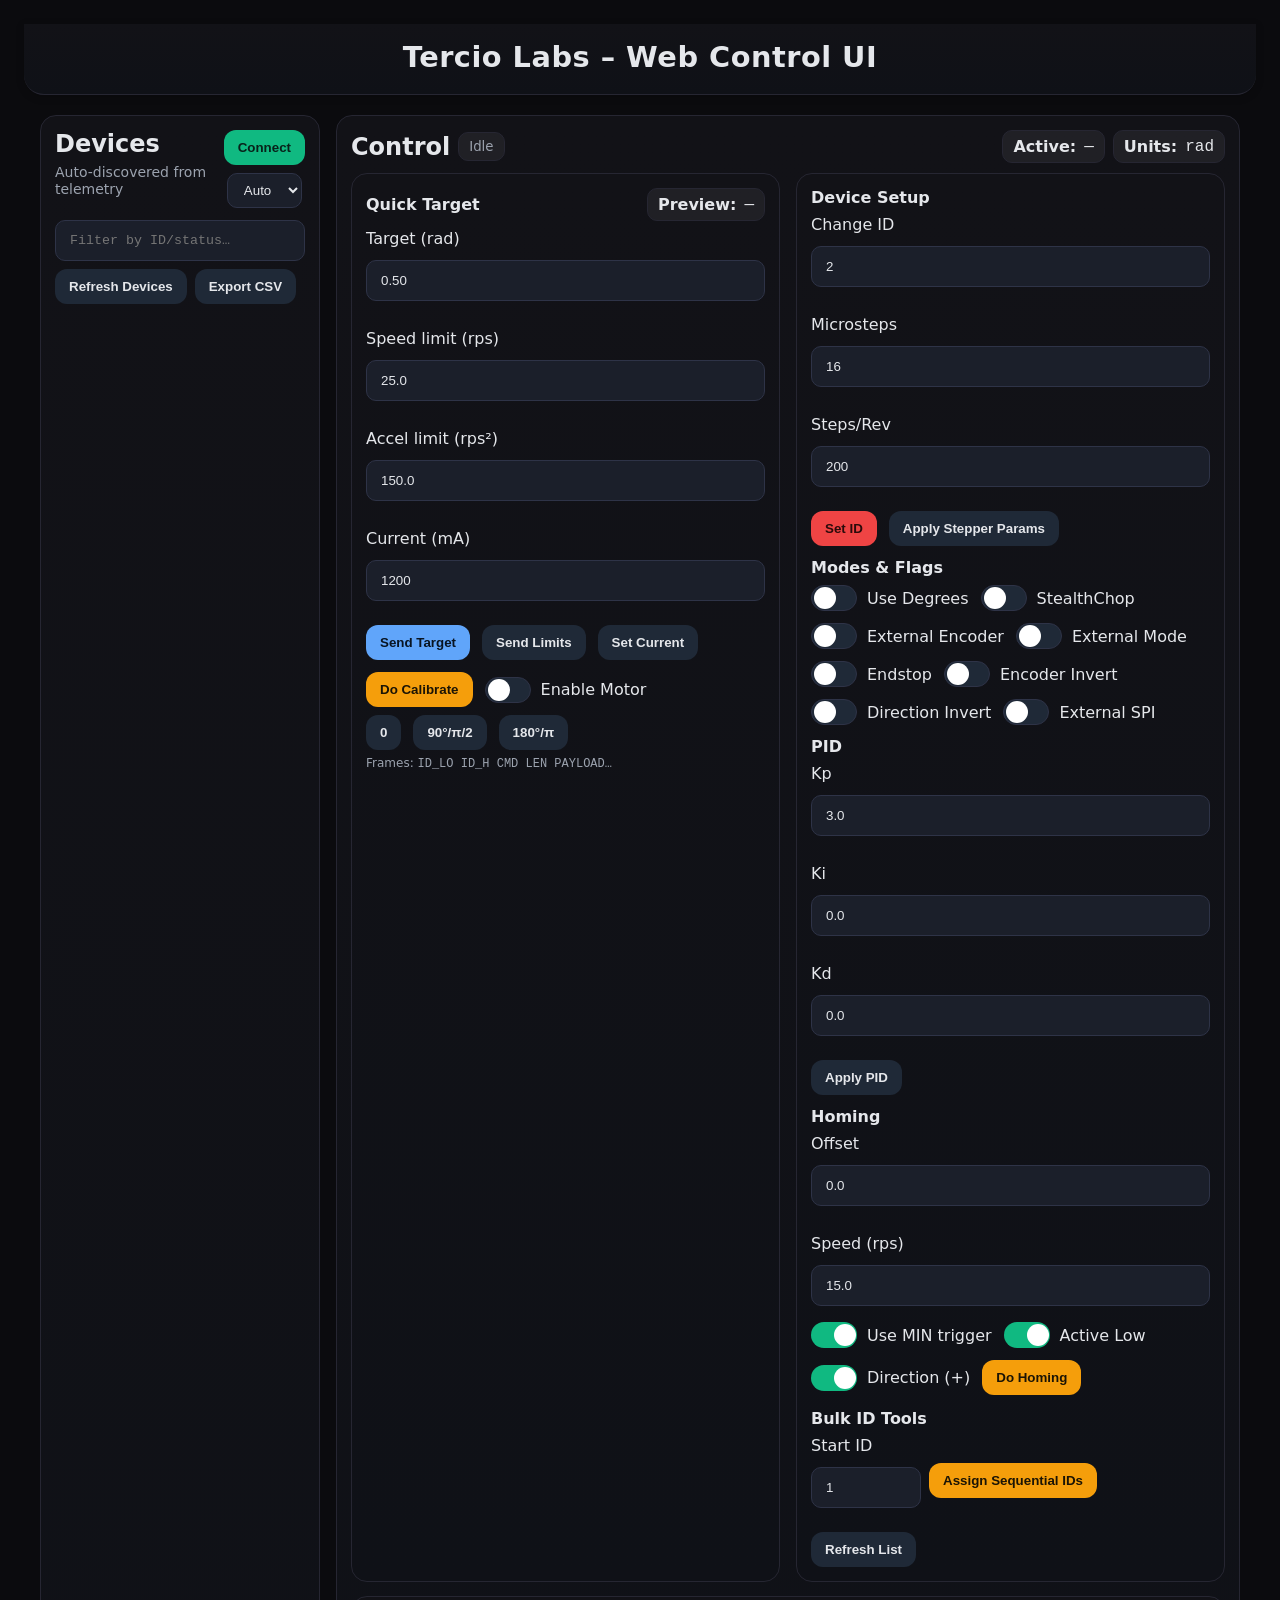
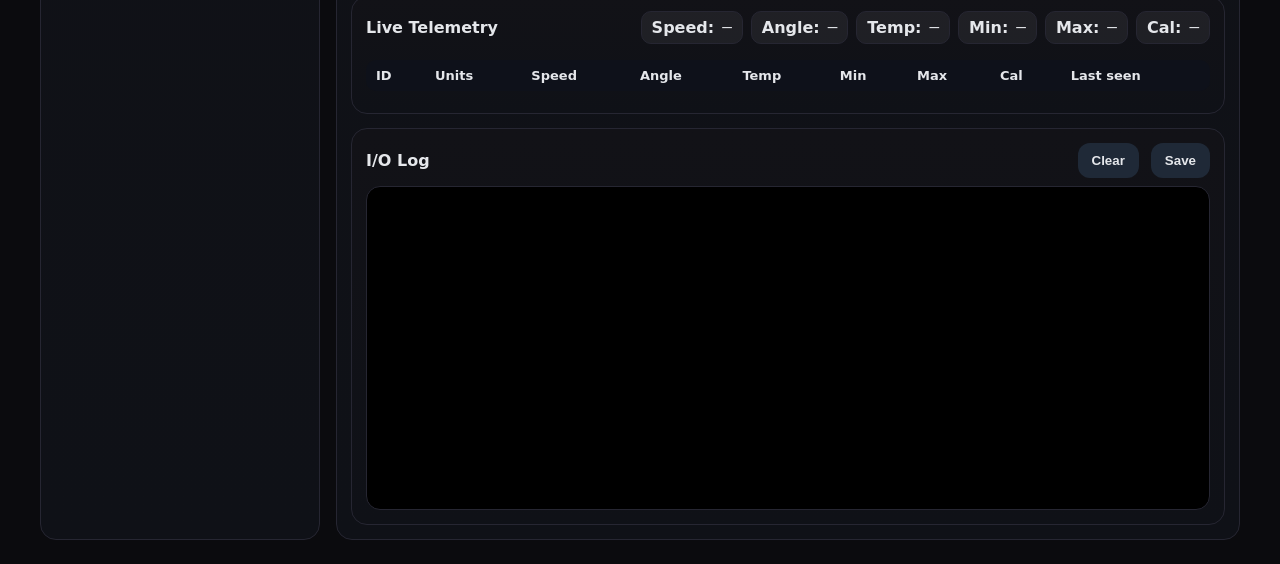
==== web/Index.html @ af59af59 "Major fixes, pid fix." ====
<!doctype html>
<html>

<head>
  <meta charset="utf-8" />
  <title>Tercio Labs – Multi-Motor CAN Control</title>
  <meta name="viewport" content="width=device-width,initial-scale=1" />
  <style>
    :root {
      --bg: #0b0b0e;
      --fg: #e5e7eb;
      --card: #121217;
      --card2: #0f1117;
      --border: #262632;
      --muted: #9ca3af;
      --accent: #10b981;
      --accent-2: #60a5fa;
      --warn: #f59e0b;
      --danger: #ef4444;
      --switch-bg: #1f2937;
      --switch-on: #10b981;
      --switch-knob: #fff;
      --field-bg: #1b1f2a;
      --field-border: #2e3347;
      --btn-secondary-bg: #1f2937;
      --btn-secondary-fg: #e5e7eb;

      --row-bg: #0e111a;
      --log-bg: #000;

      --badge-bg: rgba(255, 255, 255, 0.06);
      --badge-fg: #e5e7eb;
    }

    /* THEME – DARK */
    :root[data-theme="dark"] {
      --bg: #0b0b0e;
      --fg: #e5e7eb;
      --card: #121217;
      --card2: #0f1117;
      --border: #262632;
      --muted: #9ca3af;
      --accent: #10b981;
      --accent-2: #60a5fa;
      --warn: #f59e0b;
      --danger: #ef4444;

      --field-bg: #1b1f2a;
      --field-border: #2e3347;

      --btn-secondary-bg: #1f2937;
      --btn-secondary-fg: #e5e7eb;

      --row-bg: #0e111a;
      --log-bg: #000;

      --badge-bg: rgba(255, 255, 255, 0.06);
      --badge-fg: #e5e7eb;

      --switch-bg: #1f2937;
      --switch-on: #10b981;
      --switch-knob: #fff;
    }

    /* THEME – LIGHT (no dark boxes, proper contrast) */
    :root[data-theme="light"] {
      --bg: #f7f8fc;
      --fg: #0f172a;
      --card: #ffffff;
      --card2: #f5f7fb;
      --border: #d7deea;
      --muted: #64748b;
      --accent: #059669;
      --accent-2: #2563eb;
      --warn: #d97706;
      --danger: #dc2626;

      --field-bg: #f3f6fb;
      --field-border: #d7deea;

      --btn-secondary-bg: #eef2f7;
      --btn-secondary-fg: #0f172a;

      --row-bg: #ffffff;
      --log-bg: #111;

      --badge-bg: rgba(15, 23, 42, 0.06);
      --badge-fg: #0f172a;

      --switch-bg: #e5e7eb;
      --switch-on: #059669;
      --switch-knob: #fff;
    }

    @media (prefers-color-scheme: light) {
      :root[data-theme="auto"] {
        color-scheme: light
      }
    }

    @media (prefers-color-scheme: dark) {
      :root[data-theme="auto"] {
        color-scheme: dark
      }
    }

    * {
      box-sizing: border-box
    }

    html,
    body {
      max-width: 100%;
      overflow-x: hidden
    }

    body {
      font-family: system-ui, -apple-system, "Segoe UI", Roboto, Arial;
      background: var(--bg);
      color: var(--fg);
      margin: 0;
      padding: 24px
    }

    h2 {
      margin: 0 0 8px 0
    }

    small {
      color: var(--muted)
    }

    .app {
      max-width: 1200px;
      margin: 0 auto;
      display: grid;
      grid-template-columns: 280px 1fr;
      gap: 16px
    }

    @media (max-width:1024px) {
      .app {
        grid-template-columns: 1fr
      }
    }

    .card {
      background: linear-gradient(180deg, var(--card), var(--card2));
      border: 1px solid var(--border);
      border-radius: 16px;
      padding: 14px
    }

    .toolbar {
      display: flex;
      gap: 12px;
      align-items: center;
      flex-wrap: wrap
    }

    .theme-label {
      margin-left: 12px;
      color: var(--muted)
    }

    .btn {
      background: var(--accent);
      border: 0;
      color: #08221a;
      padding: 10px 14px;
      border-radius: 12px;
      cursor: pointer;
      font-weight: 600
    }

    .btn.secondary {
      background: var(--btn-secondary-bg);
      color: var(--btn-secondary-fg)
    }

    .btn.info {
      background: var(--accent-2);
      color: #081422
    }

    .btn.warn {
      background: var(--warn);
      color: #1b1405
    }

    .btn.danger {
      background: var(--danger);
      color: #2b0b0b
    }

    .btn[disabled] {
      opacity: .5;
      cursor: not-allowed
    }

    input,
    select,
    textarea {
      background: var(--field-bg);
      border: 1px solid var(--field-border);
      color: var(--fg);
      border-radius: 10px;
      padding: 12px 14px
    }

    .mono {
      font-family: ui-monospace, SFMono-Regular, Consolas, Monaco, monospace
    }

    .split {
      display: grid;
      grid-template-columns: 1fr 1fr;
      gap: 16px
    }

    @media (max-width:1024px) {
      .split {
        grid-template-columns: 1fr
      }
    }

    .pill {
      background: var(--badge-bg);
      color: var(--badge-fg);
      border: 1px solid var(--border);
      border-radius: 10px;
      padding: 6px 10px;
      display: inline-flex;
      gap: 8px;
      align-items: center
    }

    .hint {
      color: var(--muted);
      font-size: 12px
    }

    .warnbar {
      background: #2a1111;
      border: 1px solid #6b1d1d;
      color: #ffd2d2;
      padding: 10px;
      border-radius: 10px;
      display: flex;
      gap: 10px;
      align-items: center
    }

    .hidden {
      display: none
    }


    /* Devices header layout */
    .dev-header2 {
      display: flex;
      justify-content: space-between;
      align-items: flex-start;
      gap: 16px;
      margin-bottom: 12px;
    }

    .dev-header2 .title {
      display: flex;
      flex-direction: column;
      gap: 6px;
    }

    .dev-header2 .title h2 {
      margin: 0
    }

    .dev-header2 .title .sub {
      color: var(--muted);
      font-size: 14px;
      line-height: 1.2;
    }

    /* Right-side controls sit on one line */
    .dev-header2 .controls {
      display: flex;
      flex-direction: column;
      align-items: center;
      gap: 8px;
    }

    /* Compact theme label + select */
    .theme-row {
      display: flex;
      align-items: center;
      gap: 8px;
    }

    .theme-row>span {
      color: var(--muted);
      font-weight: 600;
    }

    /* Make the select height match the button better */
    .dev-header2 .controls select {
      padding: 8px 12px;
      border-radius: 10px;
    }

    /* Mobile fallback: stack nicely */
    @media (max-width:700px) {
      .dev-header2 {
        flex-direction: column;
        align-items: stretch;
      }

      .dev-header2 .controls {
        flex-wrap: wrap;
      }
    }

    .search {
      display: flex;
      gap: 8px;
      flex-wrap: wrap
    }

    .dev-list {
      display: flex;
      flex-direction: column;
      gap: 8px;
      max-height: 60vh;
      overflow: auto
    }

    .dev-item {
      border: 1px solid var(--border);
      background: var(--row-bg);
      border-radius: 12px;
      padding: 10px;
      display: grid;
      grid-template-columns: auto 1fr auto;
      gap: 10px;
      align-items: center;
      cursor: pointer
    }

    .dev-item.active {
      outline: 2px solid var(--accent)
    }

    .dev-item:focus {
      outline: 2px solid var(--accent-2)
    }

    .dev-tags {
      display: flex;
      gap: 6px;
      flex-wrap: wrap
    }

    .tag {
      font-size: 11px;
      padding: 3px 6px;
      border-radius: 999px;
      border: 1px solid var(--border);
      background: var(--badge-bg);
      color: var(--badge-fg)
    }

    .tag.warn {
      border-color: #6b1d1d;
      background: #2a1111;
      color: #ffd2d2
    }

    .section-title {
      display: flex;
      align-items: center;
      justify-content: space-between;
      margin-bottom: 8px;
      gap: 10px
    }

    .grid {
      display: grid;
      grid-template-columns: repeat(auto-fit, minmax(220px, 1fr));
      gap: 12px
    }

    .row {
      display: flex;
      gap: 8px;
      align-items: center;
      flex-wrap: wrap
    }

    #log {
      background: var(--log-bg);
      border: 1px solid var(--border);
      border-radius: 14px;
      height: 36vh;
      overflow: auto;
      padding: 12px;
      white-space: pre-wrap;
      word-break: break-word;
      overflow-wrap: anywhere
    }

    .toggle {
      display: flex;
      align-items: center;
      gap: 10px;
      user-select: none;
      cursor: pointer
    }

    .toggle input {
      position: absolute;
      opacity: 0;
      pointer-events: none
    }

    .switch {
      width: 46px;
      height: 26px;
      background: var(--switch-bg);
      border: 1px solid var(--field-border);
      border-radius: 999px;
      position: relative;
      transition: .2s
    }

    .knob {
      width: 22px;
      height: 22px;
      background: #fff;
      border-radius: 50%;
      position: absolute;
      top: 50%;
      left: 2px;
      transform: translateY(-50%);
      transition: left .2s
    }

    .toggle input:checked+.switch {
      background: var(--switch-on);
      border-color: transparent
    }

    .toggle input:checked+.switch .knob {
      left: 22px
    }

    table {
      width: 100%;
      border-collapse: separate;
      border-spacing: 0 8px
    }

    td,
    th {
      font-size: 13px;
      text-align: left;
      padding: 8px 10px
    }

    tr {
      background: var(--row-bg);
      border: 1px solid var(--border)
    }

    tr td:first-child,
    tr th:first-child {
      border-top-left-radius: 10px;
      border-bottom-left-radius: 10px
    }

    tr td:last-child,
    tr th:last-child {
      border-top-right-radius: 10px;
      border-bottom-right-radius: 10px
    }

    /* Label spacing & inline "(rad)" fix */
    label:not(.toggle) {
      display: block !important;
      margin: 0 0 16px !important
    }

    label:not(.toggle)>input,
    label:not(.toggle)>select,
    label:not(.toggle)>textarea {
      display: block;
      width: 100%;
      margin-top: 12px !important
    }

    .label-inline {
      display: inline
    }

    /* --- Branding Header --- */
.brand-header {
  text-align: center;
  padding: 16px 0 20px 0;
  border-bottom: 1px solid var(--border);
  margin-bottom: 20px;
  background: linear-gradient(180deg, var(--card), var(--card2));
  border-radius: 0 0 20px 20px;
  box-shadow: 0 2px 8px rgba(0, 0, 0, 0.2);
}

.brand-header h1 {
  margin: 0;
  font-size: 1.8rem;
  font-weight: 700;
  letter-spacing: 0.5px;
  color: var(--fg);
}

/* Bluish-grey color for "Tercio Labs" */
.brand-header .brand-name {
  background: linear-gradient(90deg, #60a5fa, #93c5fd);
  -webkit-background-clip: text;
  background-clip: text;
  -webkit-text-fill-color: transparent;
  font-weight: 700;
  filter: drop-shadow(0 0 2px rgba(96,165,250,0.3));
}
  </style>
</head>

<body>
  <header class="brand-header">
    <h1>Tercio Labs <span>– Web Control UI</span></h1>
  </header>
  <div class="app">
    <div class="card">
      <div class="dev-header2">
        <div class="title">
          <h2>Devices</h2>
          <span class="sub">Auto-discovered from telemetry</span>
        </div>
        <div class="controls">
          <button id="btnConnect" class="btn">Connect</button>
          <select id="selTheme" title="Theme">
            <option value="auto">Auto</option>
            <option value="light">Light</option>
            <option value="dark">Dark</option>
          </select>
        </div>
      </div>

      <div class="search"> <input id="devSearch" placeholder="Filter by ID/status…" class="mono" style="flex:1"> <button
          id="btnRefreshDevices" class="btn secondary">Refresh Devices</button> <button id="btnExport"
          class="btn secondary">Export CSV</button> </div>
      <div id="devList" class="dev-list" style="margin-top:10px"></div>
    </div>
    <div class="card">
      <div class="section-title">
        <div class="row">
          <h2 style="margin:0">Control</h2>
          <div id="status" class="pill"><small>Idle</small></div>
        </div>
        <div class="row">
          <div class="pill"><b>Active:</b> <span id="activeId" class="mono">—</span></div>
          <div class="pill"><b>Units:</b> <span id="activeUnits" class="mono">rad</span></div>
        </div>
      </div>

      <div id="calibWarn" class="warnbar hidden"><b>⚠ Not calibrated.</b> Run <i>Do Calibrate</i> on this device.</div>

      <div class="split" style="margin-top:10px">
        <div class="card">
          <div class="section-title">
            <h3 style="margin:0;font-size:16px">Quick Target</h3>
            <div class="pill"><b>Preview:</b> <span id="preview" class="mono">—</span></div>
          </div>
          <div class="grid">
            <label>
              <span class="label-inline">Target (<span id="targetUnits">rad</span>)</span>
              <input type="number" id="inTarget" step="0.001" value="0.50">
            </label>
            <label>Speed limit (rps)<input type="number" id="inRps" step="0.01" value="25.0"></label>
            <label>Accel limit (rps²)<input type="number" id="inRps2" step="0.1" value="150.0"></label>
            <label>Current (mA)<input type="number" id="inmA" step="1" value="1200"></label>
          </div>
          <div class="toolbar" style="margin-top:8px">
            <button id="btnSendTarget" class="btn info gated">Send Target</button>
            <button id="btnSendLimits" class="btn secondary gated">Send Limits</button>
            <button id="btnSetCurrent" class="btn secondary gated">Set Current</button>
            <button id="btnCal" class="btn warn gated">Do Calibrate</button>
            <label class="toggle gated"><input id="tglEnable" type="checkbox"><span class="switch"><span
                  class="knob"></span></span><span>Enable Motor</span></label>
          </div>
          <div class="toolbar" style="margin-top:8px">
            <button id="btn0" class="btn secondary gated">0</button>
            <button id="btn90" class="btn secondary gated">90°/π/2</button>
            <button id="btn180" class="btn secondary gated">180°/π</button>
          </div>
          <div class="hint" style="margin-top:6px">Frames: <span class="mono">ID_LO ID_H CMD LEN PAYLOAD…</span></div>
        </div>

        <div class="card">
          <div class="section-title">
            <h3 style="margin:0;font-size:16px">Device Setup</h3>
          </div>
          <div class="grid">
            <label>Change ID<input id="newId" type="number" min="0" max="2047" value="2"></label>
            <label>Microsteps<input id="ms" type="number" min="1" value="16"></label>
            <label>Steps/Rev<input id="spr" type="number" min="1" value="200"></label>
          </div>
          <div class="toolbar" style="margin-top:8px">
            <button id="btnApplyID" class="btn danger gated">Set ID</button>
            <button id="btnApplyStepper" class="btn secondary gated">Apply Stepper Params</button>
          </div>

          <div class="section-title" style="margin-top:12px">
            <h3 style="margin:0;font-size:16px">Modes & Flags</h3>
          </div>
          <div class="toolbar" style="flex-wrap:wrap">
            <label class="toggle gated"><input id="tglUnitsDeg" type="checkbox"><span class="switch"><span
                  class="knob"></span></span><span>Use Degrees</span></label>
            <label class="toggle gated"><input id="tglStealth" type="checkbox"><span class="switch"><span
                  class="knob"></span></span><span>StealthChop</span></label>
            <label class="toggle gated"><input id="tglExtEnc" type="checkbox"><span class="switch"><span
                  class="knob"></span></span><span>External Encoder</span></label>
            <label class="toggle gated"><input id="tglExtMode" type="checkbox"><span class="switch"><span
                  class="knob"></span></span><span>External Mode</span></label>
            <label class="toggle gated"><input id="tglEndstop" type="checkbox"><span class="switch"><span
                  class="knob"></span></span><span>Endstop</span></label>
            <label class="toggle gated"><input id="tglEncInvert" type="checkbox"><span class="switch"><span
                  class="knob"></span></span><span>Encoder Invert</span></label>
            <label class="toggle gated"><input id="tglDirInvert" type="checkbox"><span class="switch"><span
                  class="knob"></span></span><span>Direction Invert</span></label>
            <!-- NEW: External SPI (write-only) -->
            <label class="toggle gated"><input id="tglExtSPI" type="checkbox"><span class="switch"><span
                  class="knob"></span></span><span>External SPI</span></label>
          </div>

          <div class="section-title" style="margin-top:12px">
            <h3 style="margin:0;font-size:16px">PID</h3>
          </div>
          <div class="grid">
            <label>Kp<input id="pidKp" type="number" step="0.001" value="3.0"></label>
            <label>Ki<input id="pidKi" type="number" step="0.001" value="0.0"></label>
            <label>Kd<input id="pidKd" type="number" step="0.001" value="0.0"></label>
          </div>
          <div class="toolbar" style="margin-top:8px">
            <button id="btnApplyPID" class="btn secondary gated">Apply PID</button>
          </div>

          <div class="section-title" style="margin-top:12px">
            <h3 style="margin:0;font-size:16px">Homing</h3>
          </div>
          <div class="grid">
            <label>Offset<input id="homeOffset" type="number" step="0.001" value="0.0"></label>
            <label>Speed (rps)<input id="homeSpeed" type="number" step="0.01" value="15.0"></label>
          </div>
          <div class="toolbar" style="flex-wrap:wrap">
            <label class="toggle gated"><input id="homeUseMin" type="checkbox" checked><span class="switch"><span
                  class="knob"></span></span><span>Use MIN trigger</span></label>
            <label class="toggle gated"><input id="homeActiveLow" type="checkbox" checked><span class="switch"><span
                  class="knob"></span></span><span>Active Low</span></label>
            <label class="toggle gated"><input id="homeDirPlus" type="checkbox" checked><span class="switch"><span
                  class="knob"></span></span><span>Direction (+)</span></label>
            <button id="btnDoHome" class="btn warn gated">Do Homing</button>
          </div>

          <div class="section-title" style="margin-top:14px">
            <h3 style="margin:0;font-size:16px">Bulk ID Tools</h3>
          </div>
          <div class="row">
            <label>Start ID <input id="bulkStart" type="number" min="0" max="2047" value="1"
                style="width:110px"></label>
            <button id="btnSequential" class="btn warn">Assign Sequential IDs</button>
            <button id="btnRefreshList" class="btn secondary">Refresh List</button>
          </div>
        </div>
      </div>

      <div class="card" style="margin-top:14px">
        <div class="section-title">
          <h3 style="margin:0;font-size:16px">Live Telemetry</h3>
          <div class="row">
            <div class="pill"><b>Speed:</b> <span id="tlmSpeed" class="mono">—</span></div>
            <div class="pill"><b>Angle:</b> <span id="tlmAngle" class="mono">—</span></div>
            <div class="pill"><b>Temp:</b> <span id="tlmTemp" class="mono">—</span></div>
            <div class="pill"><b>Min:</b> <span id="tlmMin" class="mono">—</span></div>
            <div class="pill"><b>Max:</b> <span id="tlmMax" class="mono">—</span></div>
            <div class="pill"><b>Cal:</b> <span id="tlmCal" class="mono">—</span></div>
          </div>
        </div>
        <table>
          <thead>
            <tr>
              <th>ID</th>
              <th>Units</th>
              <th>Speed</th>
              <th>Angle</th>
              <th>Temp</th>
              <th>Min</th>
              <th>Max</th>
              <th>Cal</th>
              <th>Last seen</th>
            </tr>
          </thead>
          <tbody id="tblBodies"></tbody>
        </table>
      </div>

      <div class="card" style="margin-top:14px">
        <div class="section-title">
          <h3 style="margin:0;font-size:16px">I/O Log</h3>
          <div class="toolbar">
            <button id="btnClear" class="btn secondary">Clear</button>
            <button id="btnSave" class="btn secondary">Save</button>
          </div>
        </div>
        <div id="log"></div>
      </div>
    </div>
  </div>
  <script>
    (() => {
      const $ = id => document.getElementById(id);
      const clamp11 = n => Math.max(0, Math.min(0x7FF, n | 0));
      const hex2 = b => b.toString(16).toUpperCase().padStart(2, '0');
      const bytesHex = u8 => Array.from(u8).map(hex2).join(' ');
      const u8 = v => new Uint8Array([v & 0xFF]);
      const u16le = v => new Uint8Array([v & 0xFF, (v >> 8) & 0xFF]);
      const f32le = f => { const b = new ArrayBuffer(4); new DataView(b).setFloat32(0, Number(f) || 0, true); return new Uint8Array(b); };

      // Commands (must match firmware)
      const CMD = {
        TARGET_ANGLE: 0x01, SET_CURRENT_MA: 0x02, SET_SPEED_LIMIT: 0x03, SET_PID: 0x04, SET_ID: 0x05,
        SET_MICROSTEPS: 0x06, SET_STEALTHCHOP: 0x07, SET_EXT_MODE: 0x08, SET_UNITS: 0x09, SET_ENC_INVERT: 0x0A,
        SET_ENABLED: 0x0B, SET_STEPS_PER_REV: 0x0C, DO_CALIBRATE: 0x0D, DO_HOMING: 0x0E, SET_ENDSTOP: 0x0F,
        SET_EXT_ENCODER: 0x10, SET_ACCEL_LIMIT: 0x11, SET_DIR_INVERT: 0x12, SET_EXT_SPI: 0x13,
        TELEMETRY: 0x01, GET_CONFIG: 0x20
      };
      const TELEMETRY_CAN_ID = 0x000;
      const header = (id, cmd, len) => new Uint8Array([id & 0xFF, (id >> 8) & 0xFF, cmd & 0xFF, len & 0xFF]);

      const frame = {
        target: (id, val) => { const p = f32le(val), h = header(id, CMD.TARGET_ANGLE, p.length), o = new Uint8Array(h.length + p.length); o.set(h, 0); o.set(p, h.length); return o; },
        speed: (id, rps) => { const p = f32le(rps), h = header(id, CMD.SET_SPEED_LIMIT, p.length), o = new Uint8Array(h.length + p.length); o.set(h, 0); o.set(p, h.length); return o; },
        accel: (id, a) => { const p = f32le(a), h = header(id, CMD.SET_ACCEL_LIMIT, p.length), o = new Uint8Array(h.length + p.length); o.set(h, 0); o.set(p, h.length); return o; },
        current: (id, ma) => { const p = u16le(ma), h = header(id, CMD.SET_CURRENT_MA, p.length), o = new Uint8Array(h.length + p.length); o.set(h, 0); o.set(p, h.length); return o; },
        setId: (id, nid) => { const p = u16le(clamp11(nid)), h = header(id, CMD.SET_ID, p.length), o = new Uint8Array(h.length + p.length); o.set(h, 0); o.set(p, h.length); return o; },
        microsteps: (id, n) => { const p = u16le(n), h = header(id, CMD.SET_MICROSTEPS, p.length), o = new Uint8Array(h.length + p.length); o.set(h, 0); o.set(p, h.length); return o; },
        stepsPerRev: (id, n) => { const p = u16le(n), h = header(id, CMD.SET_STEPS_PER_REV, p.length), o = new Uint8Array(h.length + p.length); o.set(h, 0); o.set(p, h.length); return o; },
        bool1: (id, cmd, on) => { const p = u8(on ? 1 : 0), h = header(id, cmd, p.length), o = new Uint8Array(h.length + p.length); o.set(h, 0); o.set(p, h.length); return o; },
        pid: (id, kp, ki, kd) => { const p = new Uint8Array(12); p.set(f32le(kp), 0); p.set(f32le(ki), 4); p.set(f32le(kd), 8); const h = header(id, CMD.SET_PID, p.length), o = new Uint8Array(h.length + p.length); o.set(h, 0); o.set(p, h.length); return o; },
        calibrate: (id) => header(id, CMD.DO_CALIBRATE, 0),
        homing: (id, { useMINTrigger, offset, activeLow, speed, direction }) => {
          const p = new Uint8Array(11);
          p[0] = useMINTrigger ? 1 : 0; p.set(f32le(offset), 1); p[5] = activeLow ? 1 : 0; p.set(f32le(speed), 6); p[10] = direction ? 1 : 0;
          const h = header(id, CMD.DO_HOMING, p.length), o = new Uint8Array(h.length + p.length); o.set(h, 0); o.set(p, h.length); return o;
        },
        getConfig: (id) => header(id, CMD.GET_CONFIG, 0)
      };

      // THEME – global
      const selTheme = $('selTheme');
      const THEME_KEY = 'tercio_theme_global';
      const applyTheme = t => document.documentElement.setAttribute('data-theme', t || 'auto');
      const saveTheme = t => { try { localStorage.setItem(THEME_KEY, t) } catch { } };
      const loadTheme = () => { try { return localStorage.getItem(THEME_KEY) || 'auto' } catch { return 'auto' } };
      selTheme.value = loadTheme(); applyTheme(selTheme.value);
      selTheme.addEventListener('change', () => { const t = selTheme.value; applyTheme(t); saveTheme(t); });

      // UI refs
      const devListEl = $('devList'), devSearch = $('devSearch');
      const statusEl = $('status'), previewEl = $('preview');
      const activeIdEl = $('activeId'), activeUnitsEl = $('activeUnits'), targetUnitsEl = $('targetUnits');
      const inTarget = $('inTarget'), inRps = $('inRps'), inRps2 = $('inRps2'), inmA = $('inmA');
      const tglEnable = $('tglEnable');
      const newIdEl = $('newId'), msEl = $('ms'), sprEl = $('spr');
      const tglUnitsDeg = $('tglUnitsDeg'), tglStealth = $('tglStealth'), tglExtEnc = $('tglExtEnc'), tglExtMode = $('tglExtMode'), tglEndstop = $('tglEndstop'), tglEncInvert = $('tglEncInvert'), tglDirInvert = $('tglDirInvert'), tglExtSPI = $('tglExtSPI');
      const pidKp = $('pidKp'), pidKi = $('pidKi'), pidKd = $('pidKd');
      const homeOffset = $('homeOffset'), homeSpeed = $('homeSpeed'), homeUseMin = $('homeUseMin'), homeActiveLow = $('homeActiveLow'), homeDirPlus = $('homeDirPlus');
      const tlmSpeed = $('tlmSpeed'), tlmAngle = $('tlmAngle'), tlmTemp = $('tlmTemp'), tlmMin = $('tlmMin'), tlmMax = $('tlmMax'), tlmCal = $('tlmCal');
      const tblBodies = $('tblBodies');
      const logEl = $('log');

      const setStatus = txt => statusEl.innerHTML = `<small>${txt}</small>`;
      const logLine = (p, buf, color) => { const time = new Date().toLocaleTimeString(); const text = (buf instanceof Uint8Array) ? bytesHex(buf) : String(buf); const div = document.createElement('div'); div.innerHTML = `<span style="color:#9ca3af">${time}</span> <b style="color:${color}">${p}</b> ${text}`; logEl.appendChild(div); logEl.scrollTop = logEl.scrollHeight; };
      const logTx = u8arr => logLine('>', u8arr, '#60a5fa'); const logInfo = t => logLine('*', t, '#f59e0b');

      // App state
      const store = { devices: new Map(), tiles: new Map(), activeId: null, requestedCfg: new Set(), lastCfgReqId: null };

      // Tiles
      function makeTile(id, st) {
        const root = document.createElement('div');
        root.className = 'dev-item'; root.tabIndex = 0; root.dataset.id = String(id); root.setAttribute('role', 'button'); root.setAttribute('aria-selected', 'false');
        root.innerHTML = `
        <div class="mono idtxt">0x${id.toString(16).toUpperCase()}</div>
        <div class="dev-tags">
          <span class="tag unit">units: ${st.units === 1 ? 'deg' : 'rad'}</span>
          <span class="tag spd">spd: ${st.speed != null ? st.speed.toFixed(2) : '—'}</span>
          <span class="tag ang">ang: ${st.angle != null ? st.angle.toFixed(2) : '—'}</span>
          <span class="tag tmp">T: ${st.temp != null ? st.temp.toFixed(1) : '—'}</span>
          <span class="tag cal ${st.cal ? '' : 'warn'}">${st.cal ? 'CAL' : 'UNCAL'}</span>
        </div>
        <div class="mono ts" style="opacity:.7">${st.ts ? new Date(st.ts).toLocaleTimeString() : ''}</div>`;
        const focus = () => setActive(id);
        root.onclick = focus; root.onkeydown = e => { if (e.key === 'Enter' || e.key === ' ') { e.preventDefault(); focus(); } };
        devListEl.appendChild(root);
        const fields = { root, unit: root.querySelector('.unit'), spd: root.querySelector('.spd'), ang: root.querySelector('.ang'), tmp: root.querySelector('.tmp'), cal: root.querySelector('.cal'), ts: root.querySelector('.ts'), idtxt: root.querySelector('.idtxt') };
        store.tiles.set(id, fields);
        return fields;
      }
      function updateTile(id, st) {
        let t = store.tiles.get(id); if (!t) t = makeTile(id, st);
        if (t.unit) t.unit.textContent = 'units: ' + (st.units === 1 ? 'deg' : 'rad');
        if (t.spd) t.spd.textContent = 'spd: ' + (st.speed != null ? st.speed.toFixed(2) : '—');
        if (t.ang) t.ang.textContent = 'ang: ' + (st.angle != null ? st.angle.toFixed(2) : '—');
        if (t.tmp) t.tmp.textContent = 'T: ' + (st.temp != null ? st.temp.toFixed(1) : '—');
        if (t.cal) { t.cal.textContent = st.cal ? 'CAL' : 'UNCAL'; t.cal.classList.toggle('warn', !st.cal); }
        if (t.ts) t.ts.textContent = st.ts ? new Date(st.ts).toLocaleTimeString() : '';
        const act = store.activeId === id; t.root.classList.toggle('active', act); t.root.setAttribute('aria-selected', act ? 'true' : 'false');
      }
      function filterList() {
        const q = (devSearch.value || '').trim().toLowerCase();
        for (const [id, t] of store.tiles) {
          const st = store.devices.get(id) || {};
          const txt = ('' + id) + ' ' + (st.cal ? 'calibrated' : 'not');
          t.root.style.display = (!q || txt.toLowerCase().includes(q)) ? '' : 'none';
        }
      }
      function refreshListDevices() {
        const ids = [...store.devices.keys()].sort((a, b) => a - b);
        ids.forEach(id => { const st = store.devices.get(id) || {}; if (!store.tiles.has(id)) makeTile(id, st); else updateTile(id, st); });
        filterList();
      }

      function setActive(id) {
        if (!store.devices.has(id)) return;
        store.activeId = id;
        for (const [tid, t] of store.tiles) { const act = tid === id; t.root.classList.toggle('active', act); t.root.setAttribute('aria-selected', act ? 'true' : 'false'); }
        sendBytes(frame.getConfig(id)); store.lastCfgReqId = id;
        renderActive(); gate(); preview();
      }
      function renderActive() {
        const st = store.devices.get(store.activeId);
        activeIdEl.textContent = (store.activeId == null) ? '—' : (`0x${store.activeId.toString(16).toUpperCase()} (${store.activeId})`);
        const units = st ? (st.units || 0) : 0;
        activeUnitsEl.textContent = units === 1 ? 'deg' : 'rad';
        targetUnitsEl.textContent = units === 1 ? 'deg' : 'rad';
        $('btn90').textContent = units === 1 ? '90°' : 'π/2';
        $('btn180').textContent = units === 1 ? '180°' : 'π';
        tlmSpeed.textContent = st && st.speed != null ? st.speed.toFixed(4) : '—';
        tlmAngle.textContent = st && st.angle != null ? st.angle.toFixed(4) : '—';
        tlmTemp.textContent = st && st.temp != null ? st.temp.toFixed(1) : '—';
        tlmMin.textContent = st && st.min != null ? (st.min ? 'YES' : 'NO') : '—';
        tlmMax.textContent = st && st.max != null ? (st.max ? 'YES' : 'NO') : '—';
        tlmCal.textContent = st && st.cal ? 'YES' : 'NO';
      }
      function renderTable() {
        const ids = [...store.devices.keys()].sort((a, b) => a - b);
        tblBodies.innerHTML = '';
        ids.forEach(id => {
          const s = store.devices.get(id) || {};
          const tr = document.createElement('tr');
          const td = v => { const el = document.createElement('td'); el.textContent = v; return el; };
          tr.appendChild(td(id));
          tr.appendChild(td(s.units === 1 ? 'deg' : 'rad'));
          tr.appendChild(td(s.speed != null ? s.speed.toFixed(3) : '—'));
          tr.appendChild(td(s.angle != null ? s.angle.toFixed(3) : '—'));
          tr.appendChild(td(s.temp != null ? s.temp.toFixed(1) : '—'));
          tr.appendChild(td(s.min != null ? (s.min ? 'YES' : 'NO') : '—'));
          tr.appendChild(td(s.max != null ? (s.max ? 'YES' : 'NO') : '—'));
          tr.appendChild(td(s.cal ? 'YES' : 'NO'));
          tr.appendChild(td(s.ts ? new Date(s.ts).toLocaleTimeString() : '—'));
          tblBodies.appendChild(tr);
        });
      }
      function gate() {
        const st = store.devices.get(store.activeId);
        const ok = !!(st && st.cal);
        document.querySelectorAll('.gated input, .gated select, .gated button, .gated textarea').forEach(el => { el.disabled = !ok; });
        $('calibWarn').classList.toggle('hidden', !(store.activeId && !ok));
      }
      function preview() {
        if (store.activeId == null) { previewEl.textContent = '—'; return; }
        const id = store.activeId, val = parseFloat(inTarget.value) || 0;
        previewEl.textContent = bytesHex(frame.target(id, val));
      }

      // Telemetry parsing (matches firmware packing)
      const AXIS_CFG_SIZE = 36;
      function parseTelemetryPayload(u8arr) {
        if (u8arr.length < AXIS_CFG_SIZE + 8) return null;
        const dv = new DataView(u8arr.buffer, u8arr.byteOffset, u8arr.byteLength);
        let o = 0; o += 4; o += 2; o += 2; const units = dv.getUint8(o); o += 1;
        const flags = dv.getUint8(o); o += 1;
        o += 2; o += 2; o += 4; o += 4; o += 4; o += 4; o += 4;
        const canArbId = dv.getUint16(o, true); o += 2;
        const speed = dv.getFloat32(o, true); o += 4;
        const angle = dv.getFloat32(o, true); o += 4;
        let temp = null, min = null, max = null; o += 4;
        if (u8arr.length >= AXIS_CFG_SIZE + 16) { temp = dv.getFloat32(o, true); o += 4; }
        if (u8arr.length >= AXIS_CFG_SIZE + 17) { min = dv.getUint8(o) !== 0; o += 1; }
        if (u8arr.length >= AXIS_CFG_SIZE + 18) { max = dv.getUint8(o) !== 0; }
        const cal = (flags & 0x40) !== 0;
        return { id: canArbId, units, speed, angle, temp, min, max, cal, flags };
      }
      function parseConfigPayload(u8arr) {
        if (u8arr.length < 2 + 2 + 2 + 1 + 1 + 12) return null;
        const dv = new DataView(u8arr.buffer, u8arr.byteOffset, u8arr.byteLength); let o = 0;
        const stepsPerRev = dv.getUint16(o, true); o += 2;
        const microsteps = dv.getUint16(o, true); o += 2;
        const currentmA = dv.getUint16(o, true); o += 2;
        const units = dv.getUint8(o); o += 1;
        const flags = dv.getUint8(o); o += 1;
        const kp = dv.getFloat32(o, true); o += 4;
        const ki = dv.getFloat32(o, true); o += 4;
        const kd = dv.getFloat32(o, true); o += 4;
        return { stepsPerRev, microsteps, currentmA, units, flags, kp, ki, kd };
      }

      // Flags (bit layout used by FW)
      const FL = { ENCINV: 0x01, DIRINV: 0x02, STEALTH: 0x04, EXTMODE: 0x08, ENDSTOP: 0x10, EXTENC: 0x20, CAL: 0x40 };
      function applyFlagsToFormFromByte(flags) {
        tglStealth.checked = !!(flags & FL.STEALTH);
        tglExtEnc.checked = !!(flags & FL.EXTENC);
        tglExtMode.checked = !!(flags & FL.EXTMODE);
        tglEndstop.checked = !!(flags & FL.ENDSTOP);
        tglEncInvert.checked = !!(flags & FL.ENCINV);
        tglDirInvert.checked = !!(flags & FL.DIRINV);
        tglEnable.checked = true;
      }

      function syncFormFromState(id) {
        const st = store.devices.get(id); if (!st) return;

        // Units
        const isDeg = (st.units === 1);
        const u = $('tglUnitsDeg');
        if (u) { u.indeterminate = false; u.checked = isDeg; }

        // Flags bitfield (from telemetry)
        const fl = st.flags ?? 0;
        const setCB = (el, on) => { if (!el) return; el.indeterminate = false; el.checked = !!on; };

        setCB($('tglStealth'), (fl & FL.STEALTH));
        setCB($('tglExtEnc'), (fl & FL.EXTENC));
        setCB($('tglExtMode'), (fl & FL.EXTMODE));
        setCB($('tglEndstop'), (fl & FL.ENDSTOP));
        setCB($('tglEncInvert'), (fl & FL.ENCINV));
        setCB($('tglDirInvert'), (fl & FL.DIRINV));

        // Scalars
        if (st.microsteps != null) $('ms').value = String(st.microsteps);
        if (st.stepsPerRev != null) $('spr').value = String(st.stepsPerRev);
        if (st.currentmA != null) $('inmA').value = String(st.currentmA);
        if (st.kp != null) $('pidKp').value = st.kp.toFixed(3).replace(/\.0+$/, '').replace(/\.$/, '');
        if (st.ki != null) $('pidKi').value = st.ki.toFixed(3).replace(/\.0+$/, '').replace(/\.$/, '');
        if (st.kd != null) $('pidKd').value = st.kd.toFixed(3).replace(/\.0+$/, '').replace(/\.$/, '');

        // Also update labels that depend on units
        $('activeUnits').textContent = isDeg ? 'deg' : 'rad';
        $('targetUnits').textContent = isDeg ? 'deg' : 'rad';
        $('btn90').textContent = isDeg ? '90°' : 'π/2';
        $('btn180').textContent = isDeg ? '180°' : 'π';

        // External SPI (no telemetry) — keep last user value if set
        if (st.extSpi != null) { const el = $('tglExtSPI'); if (el) { el.indeterminate = false; el.checked = !!st.extSpi; } }
      }


      // Web Serial (single writer + queued writes)
      let port = null, reader = null, rxBuf = new Uint8Array(0);
      let writer = null, writeQueue = Promise.resolve();

      $('btnConnect').onclick = async () => {
        try {
          if (!('serial' in navigator)) { setStatus('Use Chrome/Edge.'); return; }
          if (port) {
            try { if (writer) { try { await writer.close?.() } catch { } try { writer.releaseLock() } catch { } writer = null; } reader?.releaseLock(); await port.close(); } catch { }
            port = null; setStatus('Disconnected'); $('btnConnect').textContent = 'Connect'; logInfo('Disconnected'); return;
          }
          port = await navigator.serial.requestPort();
          await port.open({ baudRate: 115200 }); // fixed baud
          writer = port.writable.getWriter();
          setStatus('Connected'); $('btnConnect').textContent = 'Disconnect'; logInfo('Connected');
          devSearch.value = ''; filterList();
          reader = port.readable.getReader();
          (async () => { try { for (; ;) { const { value, done } = await reader.read(); if (done) break; if (value && value.length) appendBuf(value); } } catch { } })();
          navigator.serial.addEventListener('disconnect', e => { if (e.port === port) { $('btnConnect').click(); } });
        } catch (e) { setStatus('Connect failed: ' + (e?.message || e)); }
      };

      async function sendBytes(u8arr) {
        if (!port || !writer) return;
        writeQueue = writeQueue.then(async () => {
          try { await writer.write(u8arr); logTx(u8arr); }
          catch (e) { const msg = String(e?.message || e); if (msg.includes('WritableStream is locked')) return; setStatus('Write failed: ' + msg); }
        });
        return writeQueue;
      }

      function appendBuf(chunk) { const m = new Uint8Array(rxBuf.length + chunk.length); m.set(rxBuf, 0); m.set(chunk, rxBuf.length); rxBuf = m; processBuf(); }
      function processBuf() {
        while (rxBuf.length >= 4) {
          const id = rxBuf[0] | (rxBuf[1] << 8), cmd = rxBuf[2], len = rxBuf[3], total = 4 + len;
          if (rxBuf.length < total) return;
          const payload = rxBuf.subarray(4, 4 + len);

          if (id === TELEMETRY_CAN_ID && cmd === CMD.TELEMETRY) {
            const p = parseTelemetryPayload(payload);
            if (p) {
              const prev = store.devices.get(p.id) || {};
              const st = { ...prev, units: p.units, speed: p.speed, angle: p.angle, temp: p.temp, min: p.min, max: p.max, cal: p.cal, flags: p.flags, ts: Date.now() };
              store.devices.set(p.id, st);
              updateTile(p.id, st);
              // If active and we don't have config yet, mirror telemetry flags to form now
              if (store.activeId === p.id) {
                syncFormFromState(p.id);
                renderActive();  // updates Units display & quick buttons text
              }
              if (store.activeId === null) setActive(p.id);
              renderActive(); renderTable(); gate();
              if (!store.requestedCfg.has(p.id)) { store.requestedCfg.add(p.id); sendBytes(frame.getConfig(p.id)); store.lastCfgReqId = p.id; }
            }
          } else if (id === TELEMETRY_CAN_ID && cmd === CMD.GET_CONFIG) {
            const cfg = parseConfigPayload(payload);
            if (cfg) {
              const devId = store.lastCfgReqId ?? store.activeId;
              if (devId != null) {
                const prev = store.devices.get(devId) || {};
                const st = { ...prev, stepsPerRev: cfg.stepsPerRev, microsteps: cfg.microsteps, currentmA: cfg.currentmA, units: cfg.units, flags: cfg.flags, kp: cfg.kp, ki: cfg.ki, kd: cfg.kd };
                store.devices.set(devId, st);
                updateTile(devId, st);
                if (devId === store.activeId) { syncFormFromState(devId); }
                logInfo(`Config applied to ID ${devId}`);
                renderActive(); gate();
              }
            }
          }
          rxBuf = rxBuf.subarray(total);
        }
      }

      // Buttons / inputs
      $('btnRefreshDevices').onclick = () => { refreshListDevices(); };
      $('btnRefreshList').onclick = () => { refreshListDevices(); };
      devSearch.addEventListener('input', filterList);

      inTarget.addEventListener('input', preview);
      $('btn0').onclick = () => { inTarget.value = '0'; preview(); };
      $('btn90').onclick = () => { const st = store.devices.get(store.activeId); const isDeg = st && st.units === 1; inTarget.value = isDeg ? '90' : (Math.PI / 2).toFixed(3); preview(); };
      $('btn180').onclick = () => { const st = store.devices.get(store.activeId); const isDeg = st && st.units === 1; inTarget.value = isDeg ? '180' : (Math.PI).toFixed(3); preview(); };

      $('btnSendTarget').onclick = () => { if (store.activeId == null) return; sendBytes(frame.target(store.activeId, parseFloat(inTarget.value) || 0)); };
      $('btnSendLimits').onclick = () => { if (store.activeId == null) return; const id = store.activeId; const rps = parseFloat(inRps.value) || 0; const rps2 = parseFloat(inRps2.value) || 0; sendBytes(frame.speed(id, rps)); sendBytes(frame.accel(id, rps2)); };
      $('btnSetCurrent').onclick = () => { if (store.activeId == null) return; sendBytes(frame.current(store.activeId, parseInt(inmA.value, 10) || 0)); };
      $('btnCal').onclick = () => { if (store.activeId == null) return; sendBytes(frame.calibrate(store.activeId)); };
      tglEnable.onchange = () => { if (store.activeId == null) return; sendBytes(frame.bool1(store.activeId, CMD.SET_ENABLED, tglEnable.checked)); };

      $('btnApplyID').onclick = () => {
        if (store.activeId == null) return; const oldId = store.activeId; const nid = clamp11(parseInt(newIdEl.value, 10) || 0); if (nid === oldId) return;
        sendBytes(frame.setId(oldId, nid));
        const st = store.devices.get(oldId) || {}; store.devices.delete(oldId); store.devices.set(nid, st);
        const tile = store.tiles.get(oldId); if (tile) { tile.root.dataset.id = String(nid); tile.idtxt.textContent = '0x' + nid.toString(16).toUpperCase(); store.tiles.delete(oldId); store.tiles.set(nid, tile); }
        setActive(nid);
      };
      $('btnApplyStepper').onclick = () => { if (store.activeId == null) return; const id = store.activeId; sendBytes(frame.microsteps(id, parseInt(msEl.value, 10) || 16)); sendBytes(frame.stepsPerRev(id, parseInt(sprEl.value, 10) || 200)); };

      tglUnitsDeg.onchange = () => { if (store.activeId == null) return; sendBytes(frame.bool1(store.activeId, CMD.SET_UNITS, tglUnitsDeg.checked)); renderActive(); };
      tglStealth.onchange = () => { if (store.activeId == null) return; sendBytes(frame.bool1(store.activeId, CMD.SET_STEALTHCHOP, tglStealth.checked)); };
      tglExtEnc.onchange = () => { if (store.activeId == null) return; sendBytes(frame.bool1(store.activeId, CMD.SET_EXT_ENCODER, tglExtEnc.checked)); };
      tglExtMode.onchange = () => { if (store.activeId == null) return; sendBytes(frame.bool1(store.activeId, CMD.SET_EXT_MODE, tglExtMode.checked)); };
      tglEndstop.onchange = () => { if (store.activeId == null) return; sendBytes(frame.bool1(store.activeId, CMD.SET_ENDSTOP, tglEndstop.checked)); };
      tglEncInvert.onchange = () => { if (store.activeId == null) return; sendBytes(frame.bool1(store.activeId, CMD.SET_ENC_INVERT, tglEncInvert.checked)); };
      tglDirInvert.onchange = () => { if (store.activeId == null) return; sendBytes(frame.bool1(store.activeId, CMD.SET_DIR_INVERT, tglDirInvert.checked)); };

      // NEW: External SPI (write-only; not in telemetry)
      tglExtSPI.onchange = () => {
        if (store.activeId == null) return;
        const id = store.activeId;
        const checked = tglExtSPI.checked;
        sendBytes(frame.bool1(id, CMD.SET_EXT_SPI, checked));
        const st = store.devices.get(id) || {};
        st.extSpi = checked; // remember locally
        store.devices.set(id, st);
      };

      $('btnApplyPID').onclick = () => { if (store.activeId == null) return; const id = store.activeId; sendBytes(frame.pid(id, parseFloat(pidKp.value) || 0, parseFloat(pidKi.value) || 0, parseFloat(pidKd.value) || 0)); };

      $('btnDoHome').onclick = () => {
        if (store.activeId == null) return; const id = store.activeId;
        const params = { useMINTrigger: homeUseMin.checked, offset: parseFloat(homeOffset.value) || 0, activeLow: homeActiveLow.checked, speed: parseFloat(homeSpeed.value) || 0, direction: homeDirPlus.checked };
        sendBytes(frame.homing(id, params));
      };

      $('btnSequential').onclick = async () => {
        const ids = [...store.devices.keys()].sort((a, b) => a - b); const start = clamp11(parseInt($('bulkStart').value, 10) || 1);
        for (let i = 0; i < ids.length; i++) {
          const cur = ids[i], target = clamp11(start + i); if (cur === target) continue;
          await sendBytes(frame.setId(cur, target));
          const st = store.devices.get(cur) || {}; store.devices.delete(cur); store.devices.set(target, st);
          const tile = store.tiles.get(cur); if (tile) { tile.root.dataset.id = String(target); tile.idtxt.textContent = '0x' + target.toString(16).toUpperCase(); store.tiles.delete(cur); store.tiles.set(target, tile); }
        }
        refreshListDevices(); setStatus('Sequential IDs applied');
      };

      $('btnClear').onclick = () => { logEl.textContent = ''; };
      $('btnSave').onclick = () => { const lines = Array.from(logEl.children).map(el => el.textContent || ''); const blob = new Blob([lines.join('\n')], { type: 'text/plain' }); const url = URL.createObjectURL(blob); const a = document.createElement('a'); a.href = url; a.download = 'can_log.txt'; a.click(); URL.revokeObjectURL(url); };
      $('btnExport').onclick = () => {
        const rows = [['id', 'units', 'speed', 'angle', 'temp', 'min', 'max', 'cal', 'last_seen']];[...store.devices.keys()].sort((a, b) => a - b).forEach(id => { const s = store.devices.get(id) || {}; rows.push([id, s.units === 1 ? 'deg' : 'rad', s.speed ?? '', s.angle ?? '', s.temp ?? '', s.min ?? '', s.max ?? '', s.cal ? '1' : '0', s.ts ? new Date(s.ts).toISOString() : '']); });
        const csv = rows.map(r => r.map(x => String(x)).join(',')).join('\n'); const blob = new Blob([csv], { type: 'text/csv' }); const url = URL.createObjectURL(blob); const a = document.createElement('a'); a.href = url; a.download = 'devices.csv'; a.click(); URL.revokeObjectURL(url);
      };

      // Initial paint
      renderTable(); gate();
    })();
  </script>
</body>

</html>
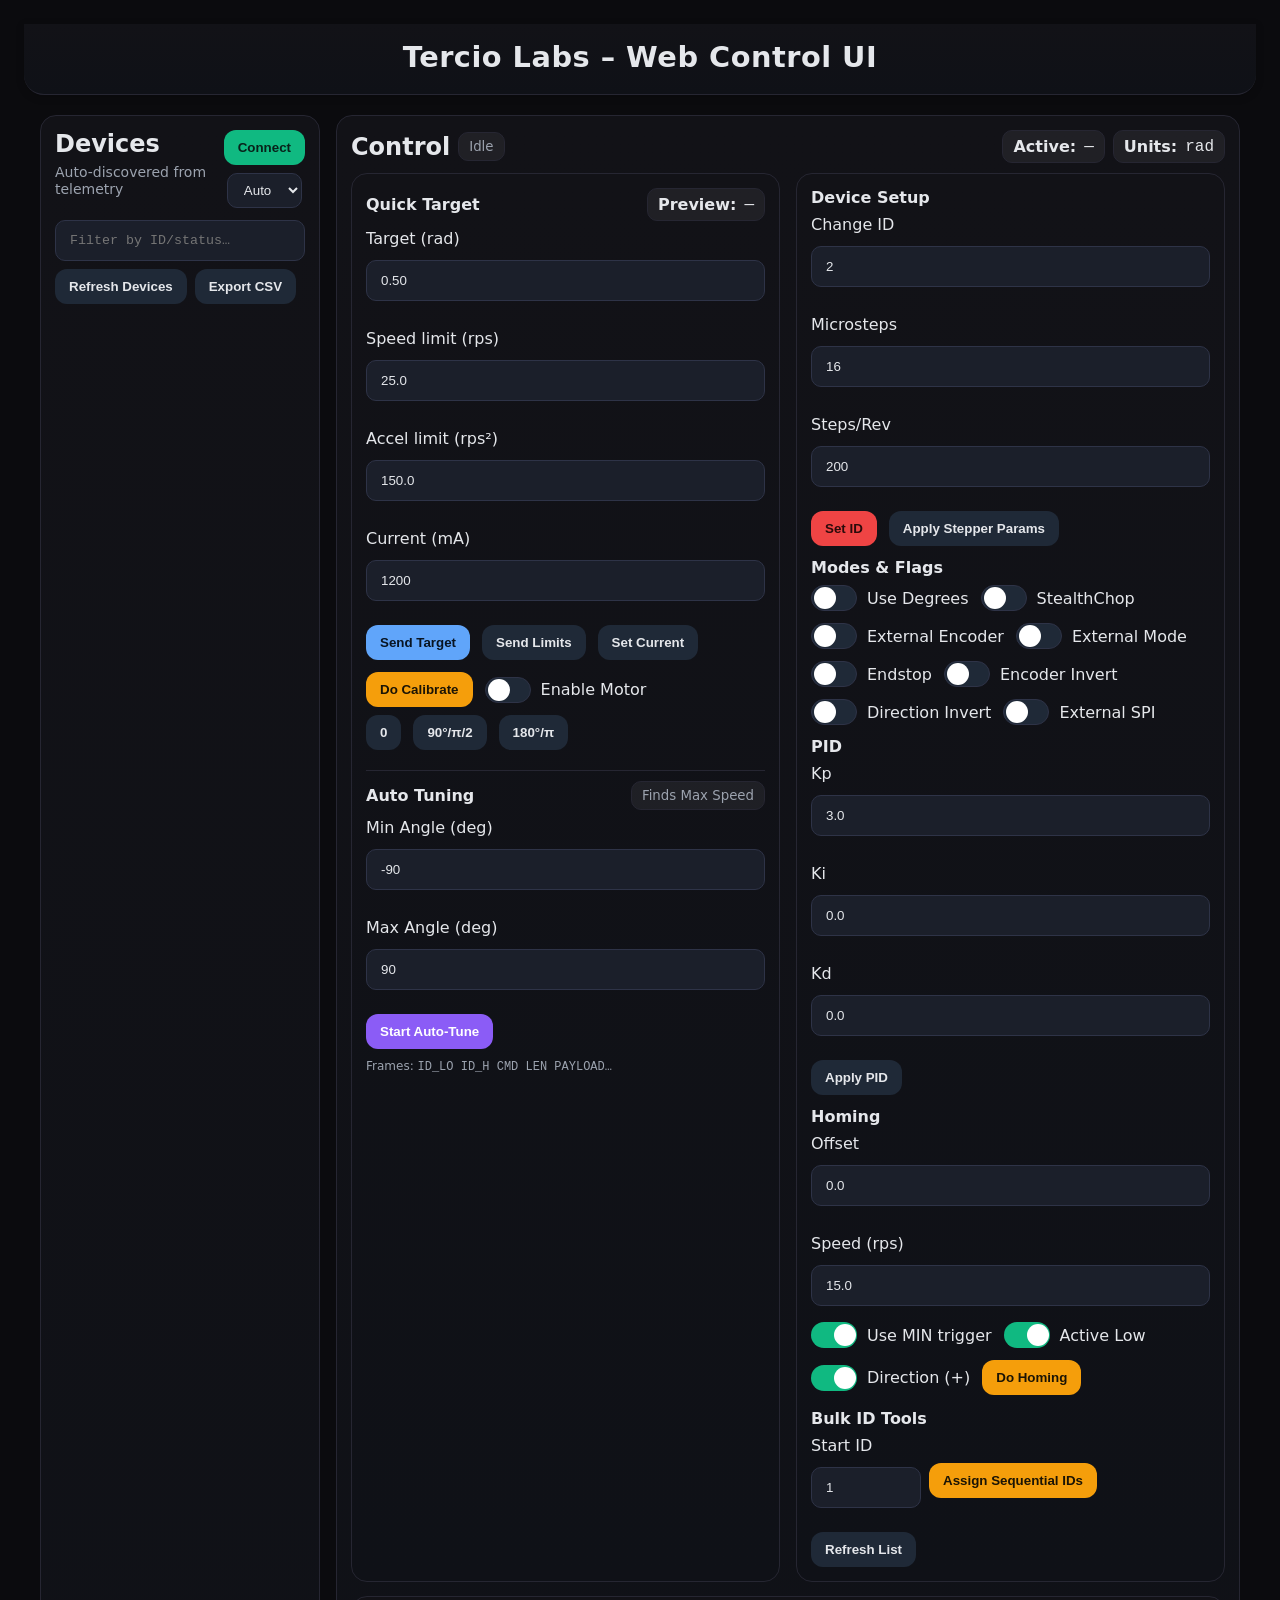
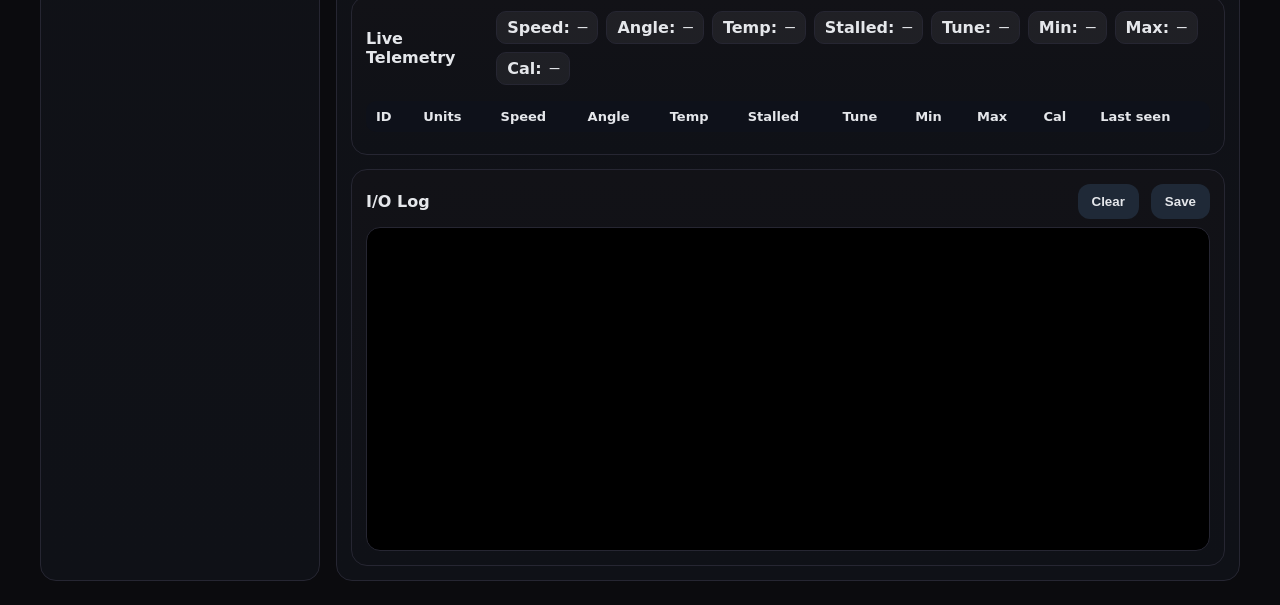
==== commit a074b3dd: "Stall and auto tune added." ====
--- a/web/Index.html
+++ b/web/Index.html
@@ -17,6 +17,7 @@
       --accent-2: #60a5fa;
       --warn: #f59e0b;
       --danger: #ef4444;
+      --purple: #8b5cf6;
       --switch-bg: #1f2937;
       --switch-on: #10b981;
       --switch-knob: #fff;
@@ -62,7 +63,7 @@
       --switch-knob: #fff;
     }
 
-    /* THEME – LIGHT (no dark boxes, proper contrast) */
+    /* THEME – LIGHT */
     :root[data-theme="light"] {
       --bg: #f7f8fc;
       --fg: #0f172a;
@@ -193,6 +194,11 @@
       color: #2b0b0b
     }
 
+    .btn.magic {
+      background: var(--purple);
+      color: #fff;
+    }
+
     .btn[disabled] {
       opacity: .5;
       cursor: not-allowed
@@ -248,7 +254,15 @@
       border-radius: 10px;
       display: flex;
       gap: 10px;
-      align-items: center
+      align-items: center;
+      margin-bottom: 8px;
+    }
+
+    .warnbar.stall {
+      background: #451a1a;
+      border-color: #ef4444;
+      color: #fca5a5;
+      font-weight: bold;
     }
 
     .hidden {
@@ -349,6 +363,10 @@
       outline: 2px solid var(--accent)
     }
 
+    .dev-item.stalled {
+      outline: 2px solid var(--danger)
+    }
+
     .dev-item:focus {
       outline: 2px solid var(--accent-2)
     }
@@ -372,6 +390,12 @@
       border-color: #6b1d1d;
       background: #2a1111;
       color: #ffd2d2
+    }
+
+    .tag.danger {
+      border-color: #ef4444;
+      background: #451a1a;
+      color: #fff;
     }
 
     .section-title {
@@ -501,33 +525,33 @@
     }
 
     /* --- Branding Header --- */
-.brand-header {
-  text-align: center;
-  padding: 16px 0 20px 0;
-  border-bottom: 1px solid var(--border);
-  margin-bottom: 20px;
-  background: linear-gradient(180deg, var(--card), var(--card2));
-  border-radius: 0 0 20px 20px;
-  box-shadow: 0 2px 8px rgba(0, 0, 0, 0.2);
-}
-
-.brand-header h1 {
-  margin: 0;
-  font-size: 1.8rem;
-  font-weight: 700;
-  letter-spacing: 0.5px;
-  color: var(--fg);
-}
-
-/* Bluish-grey color for "Tercio Labs" */
-.brand-header .brand-name {
-  background: linear-gradient(90deg, #60a5fa, #93c5fd);
-  -webkit-background-clip: text;
-  background-clip: text;
-  -webkit-text-fill-color: transparent;
-  font-weight: 700;
-  filter: drop-shadow(0 0 2px rgba(96,165,250,0.3));
-}
+    .brand-header {
+      text-align: center;
+      padding: 16px 0 20px 0;
+      border-bottom: 1px solid var(--border);
+      margin-bottom: 20px;
+      background: linear-gradient(180deg, var(--card), var(--card2));
+      border-radius: 0 0 20px 20px;
+      box-shadow: 0 2px 8px rgba(0, 0, 0, 0.2);
+    }
+
+    .brand-header h1 {
+      margin: 0;
+      font-size: 1.8rem;
+      font-weight: 700;
+      letter-spacing: 0.5px;
+      color: var(--fg);
+    }
+
+    /* Bluish-grey color for "Tercio Labs" */
+    .brand-header .brand-name {
+      background: linear-gradient(90deg, #60a5fa, #93c5fd);
+      -webkit-background-clip: text;
+      background-clip: text;
+      -webkit-text-fill-color: transparent;
+      font-weight: 700;
+      filter: drop-shadow(0 0 2px rgba(96, 165, 250, 0.3));
+    }
   </style>
 </head>
 
@@ -569,6 +593,9 @@
         </div>
       </div>
 
+      <div id="stallWarn" class="warnbar stall hidden">
+        <span>⚠ <b>MOTOR STALLED!</b> Send a new target angle or use Auto-Tune to recover.</span>
+      </div>
       <div id="calibWarn" class="warnbar hidden"><b>⚠ Not calibrated.</b> Run <i>Do Calibrate</i> on this device.</div>
 
       <div class="split" style="margin-top:10px">
@@ -599,7 +626,20 @@
             <button id="btn90" class="btn secondary gated">90°/π/2</button>
             <button id="btn180" class="btn secondary gated">180°/π</button>
           </div>
-          <div class="hint" style="margin-top:6px">Frames: <span class="mono">ID_LO ID_H CMD LEN PAYLOAD…</span></div>
+
+          <div class="section-title" style="margin-top:20px; border-top:1px solid var(--border); padding-top:10px">
+            <h3 style="margin:0;font-size:16px">Auto Tuning</h3>
+            <div class="pill"><small>Finds Max Speed</small></div>
+          </div>
+          <div class="grid">
+            <label>Min Angle (deg)<input type="number" id="inTuneMin" value="-90"></label>
+            <label>Max Angle (deg)<input type="number" id="inTuneMax" value="90"></label>
+          </div>
+          <div class="toolbar" style="margin-top:8px">
+            <button id="btnAutoTune" class="btn magic gated">Start Auto-Tune</button>
+          </div>
+
+          <div class="hint" style="margin-top:10px">Frames: <span class="mono">ID_LO ID_H CMD LEN PAYLOAD…</span></div>
         </div>
 
         <div class="card">
@@ -687,6 +727,8 @@
             <div class="pill"><b>Speed:</b> <span id="tlmSpeed" class="mono">—</span></div>
             <div class="pill"><b>Angle:</b> <span id="tlmAngle" class="mono">—</span></div>
             <div class="pill"><b>Temp:</b> <span id="tlmTemp" class="mono">—</span></div>
+            <div class="pill"><b>Stalled:</b> <span id="tlmStalled" class="mono">—</span></div>
+            <div class="pill"><b>Tune:</b> <span id="tlmTune" class="mono">—</span></div>
             <div class="pill"><b>Min:</b> <span id="tlmMin" class="mono">—</span></div>
             <div class="pill"><b>Max:</b> <span id="tlmMax" class="mono">—</span></div>
             <div class="pill"><b>Cal:</b> <span id="tlmCal" class="mono">—</span></div>
@@ -700,6 +742,8 @@
               <th>Speed</th>
               <th>Angle</th>
               <th>Temp</th>
+              <th>Stalled</th>
+              <th>Tune</th>
               <th>Min</th>
               <th>Max</th>
               <th>Cal</th>
@@ -738,8 +782,11 @@
         SET_MICROSTEPS: 0x06, SET_STEALTHCHOP: 0x07, SET_EXT_MODE: 0x08, SET_UNITS: 0x09, SET_ENC_INVERT: 0x0A,
         SET_ENABLED: 0x0B, SET_STEPS_PER_REV: 0x0C, DO_CALIBRATE: 0x0D, DO_HOMING: 0x0E, SET_ENDSTOP: 0x0F,
         SET_EXT_ENCODER: 0x10, SET_ACCEL_LIMIT: 0x11, SET_DIR_INVERT: 0x12, SET_EXT_SPI: 0x13,
+        DO_AUTO_TUNE: 0x14,
         TELEMETRY: 0x01, GET_CONFIG: 0x20
       };
+
+      const TUNE_STATES = ['Idle', 'Prep', 'Fwd', 'Bwd', 'Inc', 'Done'];
       const TELEMETRY_CAN_ID = 0x000;
       const header = (id, cmd, len) => new Uint8Array([id & 0xFF, (id >> 8) & 0xFF, cmd & 0xFF, len & 0xFF]);
 
@@ -759,6 +806,10 @@
           p[0] = useMINTrigger ? 1 : 0; p.set(f32le(offset), 1); p[5] = activeLow ? 1 : 0; p.set(f32le(speed), 6); p[10] = direction ? 1 : 0;
           const h = header(id, CMD.DO_HOMING, p.length), o = new Uint8Array(h.length + p.length); o.set(h, 0); o.set(p, h.length); return o;
         },
+        autoTune: (id, min, max) => {
+          const p = new Uint8Array(8); p.set(f32le(min), 0); p.set(f32le(max), 4);
+          const h = header(id, CMD.DO_AUTO_TUNE, p.length), o = new Uint8Array(h.length + p.length); o.set(h, 0); o.set(p, h.length); return o;
+        },
         getConfig: (id) => header(id, CMD.GET_CONFIG, 0)
       };
 
@@ -776,18 +827,27 @@
       const statusEl = $('status'), previewEl = $('preview');
       const activeIdEl = $('activeId'), activeUnitsEl = $('activeUnits'), targetUnitsEl = $('targetUnits');
       const inTarget = $('inTarget'), inRps = $('inRps'), inRps2 = $('inRps2'), inmA = $('inmA');
+      const inTuneMin = $('inTuneMin'), inTuneMax = $('inTuneMax');
       const tglEnable = $('tglEnable');
       const newIdEl = $('newId'), msEl = $('ms'), sprEl = $('spr');
       const tglUnitsDeg = $('tglUnitsDeg'), tglStealth = $('tglStealth'), tglExtEnc = $('tglExtEnc'), tglExtMode = $('tglExtMode'), tglEndstop = $('tglEndstop'), tglEncInvert = $('tglEncInvert'), tglDirInvert = $('tglDirInvert'), tglExtSPI = $('tglExtSPI');
       const pidKp = $('pidKp'), pidKi = $('pidKi'), pidKd = $('pidKd');
       const homeOffset = $('homeOffset'), homeSpeed = $('homeSpeed'), homeUseMin = $('homeUseMin'), homeActiveLow = $('homeActiveLow'), homeDirPlus = $('homeDirPlus');
-      const tlmSpeed = $('tlmSpeed'), tlmAngle = $('tlmAngle'), tlmTemp = $('tlmTemp'), tlmMin = $('tlmMin'), tlmMax = $('tlmMax'), tlmCal = $('tlmCal');
+      const tlmSpeed = $('tlmSpeed'), tlmAngle = $('tlmAngle'), tlmTemp = $('tlmTemp'), tlmMin = $('tlmMin'), tlmMax = $('tlmMax'), tlmCal = $('tlmCal'), tlmStalled = $('tlmStalled'), tlmTune = $('tlmTune');
       const tblBodies = $('tblBodies');
       const logEl = $('log');
+      const stallWarn = $('stallWarn'), calibWarn = $('calibWarn');
 
       const setStatus = txt => statusEl.innerHTML = `<small>${txt}</small>`;
-      const logLine = (p, buf, color) => { const time = new Date().toLocaleTimeString(); const text = (buf instanceof Uint8Array) ? bytesHex(buf) : String(buf); const div = document.createElement('div'); div.innerHTML = `<span style="color:#9ca3af">${time}</span> <b style="color:${color}">${p}</b> ${text}`; logEl.appendChild(div); logEl.scrollTop = logEl.scrollHeight; };
-      const logTx = u8arr => logLine('>', u8arr, '#60a5fa'); const logInfo = t => logLine('*', t, '#f59e0b');
+      const logLine = (p, buf, color) => {
+        const time = new Date().toLocaleTimeString();
+        const text = (buf instanceof Uint8Array) ? bytesHex(buf) : String(buf);
+        const div = document.createElement('div');
+        div.innerHTML = `<span style="color:#9ca3af">${time}</span> <b style="color:${color}">${p}</b> ${text}`;
+        logEl.appendChild(div); logEl.scrollTop = logEl.scrollHeight;
+      };
+      const logTx = u8arr => logLine('>', u8arr, '#60a5fa');
+      const logInfo = t => logLine('*', t, '#f59e0b');
 
       // App state
       const store = { devices: new Map(), tiles: new Map(), activeId: null, requestedCfg: new Set(), lastCfgReqId: null };
@@ -809,56 +869,125 @@
         const focus = () => setActive(id);
         root.onclick = focus; root.onkeydown = e => { if (e.key === 'Enter' || e.key === ' ') { e.preventDefault(); focus(); } };
         devListEl.appendChild(root);
-        const fields = { root, unit: root.querySelector('.unit'), spd: root.querySelector('.spd'), ang: root.querySelector('.ang'), tmp: root.querySelector('.tmp'), cal: root.querySelector('.cal'), ts: root.querySelector('.ts'), idtxt: root.querySelector('.idtxt') };
+        const fields = {
+          root,
+          unit: root.querySelector('.unit'),
+          spd: root.querySelector('.spd'),
+          ang: root.querySelector('.ang'),
+          tmp: root.querySelector('.tmp'),
+          cal: root.querySelector('.cal'),
+          ts: root.querySelector('.ts'),
+          idtxt: root.querySelector('.idtxt')
+        };
         store.tiles.set(id, fields);
         return fields;
       }
+
       function updateTile(id, st) {
         let t = store.tiles.get(id); if (!t) t = makeTile(id, st);
-        if (t.unit) t.unit.textContent = 'units: ' + (st.units === 1 ? 'deg' : 'rad');
-        if (t.spd) t.spd.textContent = 'spd: ' + (st.speed != null ? st.speed.toFixed(2) : '—');
-        if (t.ang) t.ang.textContent = 'ang: ' + (st.angle != null ? st.angle.toFixed(2) : '—');
-        if (t.tmp) t.tmp.textContent = 'T: ' + (st.temp != null ? st.temp.toFixed(1) : '—');
-        if (t.cal) { t.cal.textContent = st.cal ? 'CAL' : 'UNCAL'; t.cal.classList.toggle('warn', !st.cal); }
+        const isImu = st.type === 'imu';
+
+        if (isImu) {
+          if (t.unit) t.unit.textContent = 'IMU';
+          if (t.spd) t.spd.textContent = 'R: ' + (st.roll != null ? st.roll.toFixed(1) : '—');
+          if (t.ang) t.ang.textContent = 'P: ' + (st.pitch != null ? st.pitch.toFixed(1) : '—');
+          if (t.tmp) t.tmp.textContent = 'Y: ' + (st.yaw != null ? st.yaw.toFixed(1) : '—');
+          const tempVal = (st.imuTemp != null ? st.imuTemp : st.temp);
+          if (t.cal) {
+            t.cal.textContent = 'T: ' + (tempVal != null ? tempVal.toFixed(1) : '—');
+            t.cal.classList.remove('warn');
+          }
+        } else {
+          if (t.unit) t.unit.textContent = 'units: ' + (st.units === 1 ? 'deg' : 'rad');
+          if (t.spd) t.spd.textContent = 'spd: ' + (st.speed != null ? st.speed.toFixed(2) : '—');
+          if (t.ang) t.ang.textContent = 'ang: ' + (st.angle != null ? st.angle.toFixed(2) : '—');
+          if (t.tmp) t.tmp.textContent = 'T: ' + (st.temp != null ? st.temp.toFixed(1) : '—');
+          if (t.cal) { t.cal.textContent = st.cal ? 'CAL' : 'UNCAL'; t.cal.classList.toggle('warn', !st.cal); }
+          t.root.classList.toggle('stalled', !!st.stalled);
+        }
+
         if (t.ts) t.ts.textContent = st.ts ? new Date(st.ts).toLocaleTimeString() : '';
         const act = store.activeId === id; t.root.classList.toggle('active', act); t.root.setAttribute('aria-selected', act ? 'true' : 'false');
       }
+
       function filterList() {
         const q = (devSearch.value || '').trim().toLowerCase();
         for (const [id, t] of store.tiles) {
           const st = store.devices.get(id) || {};
-          const txt = ('' + id) + ' ' + (st.cal ? 'calibrated' : 'not');
+          const txt = ('' + id) + ' ' + (st.type || '') + ' ' + (st.cal ? 'calibrated' : 'not') + ' ' + (st.stalled ? 'stalled' : '');
           t.root.style.display = (!q || txt.toLowerCase().includes(q)) ? '' : 'none';
         }
       }
+
       function refreshListDevices() {
         const ids = [...store.devices.keys()].sort((a, b) => a - b);
-        ids.forEach(id => { const st = store.devices.get(id) || {}; if (!store.tiles.has(id)) makeTile(id, st); else updateTile(id, st); });
+        ids.forEach(id => {
+          const st = store.devices.get(id) || {};
+          if (!store.tiles.has(id)) makeTile(id, st); else updateTile(id, st);
+        });
         filterList();
       }
 
       function setActive(id) {
         if (!store.devices.has(id)) return;
         store.activeId = id;
-        for (const [tid, t] of store.tiles) { const act = tid === id; t.root.classList.toggle('active', act); t.root.setAttribute('aria-selected', act ? 'true' : 'false'); }
-        sendBytes(frame.getConfig(id)); store.lastCfgReqId = id;
+        for (const [tid, t] of store.tiles) {
+          const act = tid === id;
+          t.root.classList.toggle('active', act);
+          t.root.setAttribute('aria-selected', act ? 'true' : 'false');
+        }
+        // Only motors have config; IMUs will just ignore this
+        sendBytes(frame.getConfig(id));
+        store.lastCfgReqId = id;
         renderActive(); gate(); preview();
       }
+
       function renderActive() {
         const st = store.devices.get(store.activeId);
         activeIdEl.textContent = (store.activeId == null) ? '—' : (`0x${store.activeId.toString(16).toUpperCase()} (${store.activeId})`);
+
+        if (st && st.type === 'imu') {
+          activeUnitsEl.textContent = 'deg';
+          targetUnitsEl.textContent = 'deg';
+          $('btn90').textContent = '90°';
+          $('btn180').textContent = '180°';
+          tlmSpeed.textContent = '—';
+          tlmAngle.textContent = st.yaw != null ? st.yaw.toFixed(2) : '—';
+          const tempVal = (st.imuTemp != null ? st.imuTemp : st.temp);
+          tlmTemp.textContent = tempVal != null ? tempVal.toFixed(1) : '—';
+          tlmMin.textContent = '—';
+          tlmMax.textContent = '—';
+          tlmCal.textContent = '—';
+          tlmStalled.textContent = '—';
+          tlmTune.textContent = '—';
+          return;
+        }
+
         const units = st ? (st.units || 0) : 0;
         activeUnitsEl.textContent = units === 1 ? 'deg' : 'rad';
         targetUnitsEl.textContent = units === 1 ? 'deg' : 'rad';
         $('btn90').textContent = units === 1 ? '90°' : 'π/2';
         $('btn180').textContent = units === 1 ? '180°' : 'π';
+
         tlmSpeed.textContent = st && st.speed != null ? st.speed.toFixed(4) : '—';
         tlmAngle.textContent = st && st.angle != null ? st.angle.toFixed(4) : '—';
         tlmTemp.textContent = st && st.temp != null ? st.temp.toFixed(1) : '—';
         tlmMin.textContent = st && st.min != null ? (st.min ? 'YES' : 'NO') : '—';
         tlmMax.textContent = st && st.max != null ? (st.max ? 'YES' : 'NO') : '—';
         tlmCal.textContent = st && st.cal ? 'YES' : 'NO';
-      }
+
+        // Stalled + Tuning
+        const isStalled = !!(st && st.stalled);
+        tlmStalled.textContent = isStalled ? 'YES' : 'NO';
+        tlmStalled.style.color = isStalled ? '#ef4444' : 'inherit';
+        stallWarn.classList.toggle('hidden', !isStalled);
+
+        const tuneVal = (st && st.tuneState) || 0;
+        const tuneStr = TUNE_STATES[tuneVal] || String(tuneVal);
+        tlmTune.textContent = tuneStr;
+        tlmTune.style.color = (tuneVal !== 0) ? '#60a5fa' : 'inherit';
+      }
+
       function renderTable() {
         const ids = [...store.devices.keys()].sort((a, b) => a - b);
         tblBodies.innerHTML = '';
@@ -866,64 +995,144 @@
           const s = store.devices.get(id) || {};
           const tr = document.createElement('tr');
           const td = v => { const el = document.createElement('td'); el.textContent = v; return el; };
+          const tdHTML = h => { const el = document.createElement('td'); el.innerHTML = h; return el; };
           tr.appendChild(td(id));
-          tr.appendChild(td(s.units === 1 ? 'deg' : 'rad'));
-          tr.appendChild(td(s.speed != null ? s.speed.toFixed(3) : '—'));
-          tr.appendChild(td(s.angle != null ? s.angle.toFixed(3) : '—'));
-          tr.appendChild(td(s.temp != null ? s.temp.toFixed(1) : '—'));
-          tr.appendChild(td(s.min != null ? (s.min ? 'YES' : 'NO') : '—'));
-          tr.appendChild(td(s.max != null ? (s.max ? 'YES' : 'NO') : '—'));
-          tr.appendChild(td(s.cal ? 'YES' : 'NO'));
+
+          if (s.type === 'imu') {
+            tr.appendChild(td('deg'));
+            tr.appendChild(td('—'));
+            tr.appendChild(td(s.yaw != null ? s.yaw.toFixed(2) : '—'));
+            const tempVal = (s.imuTemp != null ? s.imuTemp : s.temp);
+            tr.appendChild(td(tempVal != null ? tempVal.toFixed(1) : '—'));
+            tr.appendChild(td('—'));
+            tr.appendChild(td('—'));
+            tr.appendChild(td('—'));
+            tr.appendChild(td('—'));
+            tr.appendChild(td('—'));
+          } else {
+            tr.appendChild(td(s.units === 1 ? 'deg' : 'rad'));
+            tr.appendChild(td(s.speed != null ? s.speed.toFixed(3) : '—'));
+            tr.appendChild(td(s.angle != null ? s.angle.toFixed(3) : '—'));
+            tr.appendChild(td(s.temp != null ? s.temp.toFixed(1) : '—'));
+
+            // Stalled
+            if (s.stalled) tr.appendChild(tdHTML('<b style="color:#ef4444">YES</b>'));
+            else tr.appendChild(td('NO'));
+
+            // Tune
+            const ts = s.tuneState || 0;
+            if (ts !== 0) tr.appendChild(tdHTML(`<b style="color:#60a5fa">${TUNE_STATES[ts] || ts}</b>`));
+            else tr.appendChild(td('Idle'));
+
+            tr.appendChild(td(s.min != null ? (s.min ? 'YES' : 'NO') : '—'));
+            tr.appendChild(td(s.max != null ? (s.max ? 'YES' : 'NO') : '—'));
+            tr.appendChild(td(s.cal ? 'YES' : 'NO'));
+          }
+
           tr.appendChild(td(s.ts ? new Date(s.ts).toLocaleTimeString() : '—'));
           tblBodies.appendChild(tr);
         });
       }
+
       function gate() {
-        const st = store.devices.get(store.activeId);
+        const gatedEls = document.querySelectorAll('.gated input, .gated select, .gated button, .gated textarea');
+        const st = store.devices.get(store.activeId);
+        if (!st) {
+          gatedEls.forEach(el => { el.disabled = true; });
+          calibWarn.classList.add('hidden');
+          return;
+        }
+        if (st.type === 'imu') {
+          // IMU: disable all motor controls, hide calib warning
+          gatedEls.forEach(el => { el.disabled = true; });
+          calibWarn.classList.add('hidden');
+          return;
+        }
         const ok = !!(st && st.cal);
-        document.querySelectorAll('.gated input, .gated select, .gated button, .gated textarea').forEach(el => { el.disabled = !ok; });
-        $('calibWarn').classList.toggle('hidden', !(store.activeId && !ok));
-      }
+        gatedEls.forEach(el => { el.disabled = !ok; });
+        calibWarn.classList.toggle('hidden', !(store.activeId && !ok));
+      }
+
       function preview() {
         if (store.activeId == null) { previewEl.textContent = '—'; return; }
         const id = store.activeId, val = parseFloat(inTarget.value) || 0;
         previewEl.textContent = bytesHex(frame.target(id, val));
       }
 
-      // Telemetry parsing (matches firmware packing)
+      // Telemetry parsing (matches firmware packing for MOTORS)
+      // Config(36) + Speed(4) + Angle(4) + Target(4) + Temp(4) + Stalled(1) + Tune(1) + Min(1) + Max(1)
       const AXIS_CFG_SIZE = 36;
       function parseTelemetryPayload(u8arr) {
-        if (u8arr.length < AXIS_CFG_SIZE + 8) return null;
+        if (u8arr.length < AXIS_CFG_SIZE + 20) return null;
         const dv = new DataView(u8arr.buffer, u8arr.byteOffset, u8arr.byteLength);
-        let o = 0; o += 4; o += 2; o += 2; const units = dv.getUint8(o); o += 1;
+        let o = 0; o += 4; o += 2; o += 2;
+        const units = dv.getUint8(o); o += 1;
         const flags = dv.getUint8(o); o += 1;
         o += 2; o += 2; o += 4; o += 4; o += 4; o += 4; o += 4;
         const canArbId = dv.getUint16(o, true); o += 2;
+
+        // Tail
         const speed = dv.getFloat32(o, true); o += 4;
         const angle = dv.getFloat32(o, true); o += 4;
-        let temp = null, min = null, max = null; o += 4;
-        if (u8arr.length >= AXIS_CFG_SIZE + 16) { temp = dv.getFloat32(o, true); o += 4; }
-        if (u8arr.length >= AXIS_CFG_SIZE + 17) { min = dv.getUint8(o) !== 0; o += 1; }
-        if (u8arr.length >= AXIS_CFG_SIZE + 18) { max = dv.getUint8(o) !== 0; }
+        const target = dv.getFloat32(o, true); o += 4; // Added
+        const temp = dv.getFloat32(o, true); o += 4;
+        const stalled = dv.getUint8(o) !== 0; o += 1;   // Added
+        const tuneState = dv.getUint8(o); o += 1;       // Added
+        const min = dv.getUint8(o) !== 0; o += 1;
+        const max = dv.getUint8(o) !== 0; o += 1;
+
         const cal = (flags & 0x40) !== 0;
-        return { id: canArbId, units, speed, angle, temp, min, max, cal, flags };
-      }
+        return { id: canArbId, units, speed, angle, target, temp, stalled, tuneState, min, max, cal, flags };
+      }
+
+      // IMU telemetry parsing (Option D: structure-based)
+      function parseImuTelemetry(u8arr, headerId) {
+        // Expect at least first 32 bytes: [u32 id][7 floats]
+        if (u8arr.length < 32) return null;
+        const dv = new DataView(u8arr.buffer, u8arr.byteOffset, u8arr.byteLength);
+        const devId32 = dv.getUint32(0, true);
+        const roll = dv.getFloat32(4, true);
+        const pitch = dv.getFloat32(8, true);
+        const yaw = dv.getFloat32(12, true);
+        const ax = dv.getFloat32(16, true);
+        const ay = dv.getFloat32(20, true);
+        const az = dv.getFloat32(24, true);
+        const temp = dv.getFloat32(28, true);
+
+        if (!isFinite(roll) || !isFinite(pitch) || !isFinite(yaw)) return null;
+        const id = (headerId != null) ? headerId : (devId32 & 0x7FF);
+        return { id, devId32, roll, pitch, yaw, ax, ay, az, temp };
+      }
+
       function parseConfigPayload(u8arr) {
-        if (u8arr.length < 2 + 2 + 2 + 1 + 1 + 12) return null;
-        const dv = new DataView(u8arr.buffer, u8arr.byteOffset, u8arr.byteLength); let o = 0;
+        // Match Firmware/Python struct (36 bytes)
+        // <I H H B B H H f f f f f H
+        if (u8arr.length < 36) return null;
+        const dv = new DataView(u8arr.buffer, u8arr.byteOffset, u8arr.byteLength);
+        let o = 0;
+        const crc32 = dv.getUint32(o, true); o += 4;
+        const microsteps = dv.getUint16(o, true); o += 2;
         const stepsPerRev = dv.getUint16(o, true); o += 2;
-        const microsteps = dv.getUint16(o, true); o += 2;
-        const currentmA = dv.getUint16(o, true); o += 2;
         const units = dv.getUint8(o); o += 1;
         const flags = dv.getUint8(o); o += 1;
+        const encZero = dv.getUint16(o, true); o += 2;
+        const currentmA = dv.getUint16(o, true); o += 2;
+        const maxRPS = dv.getFloat32(o, true); o += 4;
+        const maxRPS2 = dv.getFloat32(o, true); o += 4;
         const kp = dv.getFloat32(o, true); o += 4;
         const ki = dv.getFloat32(o, true); o += 4;
         const kd = dv.getFloat32(o, true); o += 4;
-        return { stepsPerRev, microsteps, currentmA, units, flags, kp, ki, kd };
+        const canId = dv.getUint16(o, true); o += 2;
+
+        return {
+          crc32, microsteps, stepsPerRev, units, flags, encZero, currentmA,
+          maxRPS, maxRPS2, kp, ki, kd, canId
+        };
       }
 
       // Flags (bit layout used by FW)
       const FL = { ENCINV: 0x01, DIRINV: 0x02, STEALTH: 0x04, EXTMODE: 0x08, ENDSTOP: 0x10, EXTENC: 0x20, CAL: 0x40 };
+
       function applyFlagsToFormFromByte(flags) {
         tglStealth.checked = !!(flags & FL.STEALTH);
         tglExtEnc.checked = !!(flags & FL.EXTENC);
@@ -935,7 +1144,8 @@
       }
 
       function syncFormFromState(id) {
-        const st = store.devices.get(id); if (!st) return;
+        const st = store.devices.get(id);
+        if (!st || st.type === 'imu') return; // IMU has no motor config to sync
 
         // Units
         const isDeg = (st.units === 1);
@@ -957,6 +1167,11 @@
         if (st.microsteps != null) $('ms').value = String(st.microsteps);
         if (st.stepsPerRev != null) $('spr').value = String(st.stepsPerRev);
         if (st.currentmA != null) $('inmA').value = String(st.currentmA);
+
+        // Populate Speed/Accel Limits (from config)
+        if (st.maxRPS != null) $('inRps').value = st.maxRPS.toFixed(2).replace(/\.0+$/, '').replace(/\.$/, '');
+        if (st.maxRPS2 != null) $('inRps2').value = st.maxRPS2.toFixed(1).replace(/\.0+$/, '').replace(/\.$/, '');
+
         if (st.kp != null) $('pidKp').value = st.kp.toFixed(3).replace(/\.0+$/, '').replace(/\.$/, '');
         if (st.ki != null) $('pidKi').value = st.ki.toFixed(3).replace(/\.0+$/, '').replace(/\.$/, '');
         if (st.kd != null) $('pidKd').value = st.kd.toFixed(3).replace(/\.0+$/, '').replace(/\.$/, '');
@@ -971,7 +1186,6 @@
         if (st.extSpi != null) { const el = $('tglExtSPI'); if (el) { el.indeterminate = false; el.checked = !!st.extSpi; } }
       }
 
-
       // Web Serial (single writer + queued writes)
       let port = null, reader = null, rxBuf = new Uint8Array(0);
       let writer = null, writeQueue = Promise.resolve();
@@ -980,7 +1194,15 @@
         try {
           if (!('serial' in navigator)) { setStatus('Use Chrome/Edge.'); return; }
           if (port) {
-            try { if (writer) { try { await writer.close?.() } catch { } try { writer.releaseLock() } catch { } writer = null; } reader?.releaseLock(); await port.close(); } catch { }
+            try {
+              if (writer) {
+                try { await writer.close?.() } catch { }
+                try { writer.releaseLock() } catch { }
+                writer = null;
+              }
+              reader?.releaseLock();
+              await port.close();
+            } catch { }
             port = null; setStatus('Disconnected'); $('btnConnect').textContent = 'Connect'; logInfo('Disconnected'); return;
           }
           port = await navigator.serial.requestPort();
@@ -989,7 +1211,15 @@
           setStatus('Connected'); $('btnConnect').textContent = 'Disconnect'; logInfo('Connected');
           devSearch.value = ''; filterList();
           reader = port.readable.getReader();
-          (async () => { try { for (; ;) { const { value, done } = await reader.read(); if (done) break; if (value && value.length) appendBuf(value); } } catch { } })();
+          (async () => {
+            try {
+              for (; ;) {
+                const { value, done } = await reader.read();
+                if (done) break;
+                if (value && value.length) appendBuf(value);
+              }
+            } catch { }
+          })();
           navigator.serial.addEventListener('disconnect', e => { if (e.port === port) { $('btnConnect').click(); } });
         } catch (e) { setStatus('Connect failed: ' + (e?.message || e)); }
       };
@@ -998,12 +1228,20 @@
         if (!port || !writer) return;
         writeQueue = writeQueue.then(async () => {
           try { await writer.write(u8arr); logTx(u8arr); }
-          catch (e) { const msg = String(e?.message || e); if (msg.includes('WritableStream is locked')) return; setStatus('Write failed: ' + msg); }
+          catch (e) {
+            const msg = String(e?.message || e);
+            if (msg.includes('WritableStream is locked')) return;
+            setStatus('Write failed: ' + msg);
+          }
         });
         return writeQueue;
       }
 
-      function appendBuf(chunk) { const m = new Uint8Array(rxBuf.length + chunk.length); m.set(rxBuf, 0); m.set(chunk, rxBuf.length); rxBuf = m; processBuf(); }
+      function appendBuf(chunk) {
+        const m = new Uint8Array(rxBuf.length + chunk.length);
+        m.set(rxBuf, 0); m.set(chunk, rxBuf.length); rxBuf = m; processBuf();
+      }
+
       function processBuf() {
         while (rxBuf.length >= 4) {
           const id = rxBuf[0] | (rxBuf[1] << 8), cmd = rxBuf[2], len = rxBuf[3], total = 4 + len;
@@ -1014,17 +1252,72 @@
             const p = parseTelemetryPayload(payload);
             if (p) {
               const prev = store.devices.get(p.id) || {};
-              const st = { ...prev, units: p.units, speed: p.speed, angle: p.angle, temp: p.temp, min: p.min, max: p.max, cal: p.cal, flags: p.flags, ts: Date.now() };
+
+              // Detect Tuning Completion: If state goes to DONE (5) and wasn't before
+              // We trigger a Config Fetch to see new limits
+              if (p.tuneState === 5 && prev.tuneState !== 5) {
+                logInfo(`Auto-Tune complete for ID ${p.id}. Fetching config...`);
+                sendBytes(frame.getConfig(p.id));
+              }
+
+              const st = {
+                ...prev,
+                type: 'motor',
+                units: p.units,
+                speed: p.speed,
+                angle: p.angle,
+                target: p.target,
+                temp: p.temp,
+                stalled: p.stalled,
+                tuneState: p.tuneState,
+                min: p.min,
+                max: p.max,
+                cal: p.cal,
+                flags: p.flags,
+                ts: Date.now()
+              };
               store.devices.set(p.id, st);
               updateTile(p.id, st);
-              // If active and we don't have config yet, mirror telemetry flags to form now
               if (store.activeId === p.id) {
                 syncFormFromState(p.id);
-                renderActive();  // updates Units display & quick buttons text
+                renderActive();
               }
               if (store.activeId === null) setActive(p.id);
               renderActive(); renderTable(); gate();
-              if (!store.requestedCfg.has(p.id)) { store.requestedCfg.add(p.id); sendBytes(frame.getConfig(p.id)); store.lastCfgReqId = p.id; }
+              if (!store.requestedCfg.has(p.id)) {
+                store.requestedCfg.add(p.id);
+                sendBytes(frame.getConfig(p.id));
+                store.lastCfgReqId = p.id;
+              }
+            }
+          } else if (id !== TELEMETRY_CAN_ID && cmd === CMD.TELEMETRY) {
+            // Try IMU decode
+            const imu = parseImuTelemetry(payload, id);
+            if (imu) {
+              const prev = store.devices.get(imu.id) || {};
+              const st = {
+                ...prev,
+                type: 'imu',
+                roll: imu.roll,
+                pitch: imu.pitch,
+                yaw: imu.yaw,
+                ax: imu.ax,
+                ay: imu.ay,
+                az: imu.az,
+                imuTemp: imu.temp,
+                temp: imu.temp, // also keep in common field for table
+                ts: Date.now()
+              };
+              store.devices.set(imu.id, st);
+              updateTile(imu.id, st);
+              // Do NOT auto-send config to IMU; do NOT auto-activate to avoid disturbing motor UX
+              if (store.activeId === null) {
+                // If there is literally no active device at all, we may select this IMU
+                setActive(imu.id);
+              } else {
+                renderActive();
+              }
+              renderTable(); gate();
             }
           } else if (id === TELEMETRY_CAN_ID && cmd === CMD.GET_CONFIG) {
             const cfg = parseConfigPayload(payload);
@@ -1032,15 +1325,30 @@
               const devId = store.lastCfgReqId ?? store.activeId;
               if (devId != null) {
                 const prev = store.devices.get(devId) || {};
-                const st = { ...prev, stepsPerRev: cfg.stepsPerRev, microsteps: cfg.microsteps, currentmA: cfg.currentmA, units: cfg.units, flags: cfg.flags, kp: cfg.kp, ki: cfg.ki, kd: cfg.kd };
+                const st = {
+                  ...prev,
+                  stepsPerRev: cfg.stepsPerRev,
+                  microsteps: cfg.microsteps,
+                  currentmA: cfg.currentmA,
+                  units: cfg.units,
+                  flags: cfg.flags,
+                  maxRPS: cfg.maxRPS,
+                  maxRPS2: cfg.maxRPS2,
+                  kp: cfg.kp,
+                  ki: cfg.ki,
+                  kd: cfg.kd
+                };
                 store.devices.set(devId, st);
                 updateTile(devId, st);
-                if (devId === store.activeId) { syncFormFromState(devId); }
+                if (devId === store.activeId) {
+                  syncFormFromState(devId);
+                }
                 logInfo(`Config applied to ID ${devId}`);
                 renderActive(); gate();
               }
             }
           }
+
           rxBuf = rxBuf.subarray(total);
         }
       }
@@ -1052,67 +1360,239 @@
 
       inTarget.addEventListener('input', preview);
       $('btn0').onclick = () => { inTarget.value = '0'; preview(); };
-      $('btn90').onclick = () => { const st = store.devices.get(store.activeId); const isDeg = st && st.units === 1; inTarget.value = isDeg ? '90' : (Math.PI / 2).toFixed(3); preview(); };
-      $('btn180').onclick = () => { const st = store.devices.get(store.activeId); const isDeg = st && st.units === 1; inTarget.value = isDeg ? '180' : (Math.PI).toFixed(3); preview(); };
-
-      $('btnSendTarget').onclick = () => { if (store.activeId == null) return; sendBytes(frame.target(store.activeId, parseFloat(inTarget.value) || 0)); };
-      $('btnSendLimits').onclick = () => { if (store.activeId == null) return; const id = store.activeId; const rps = parseFloat(inRps.value) || 0; const rps2 = parseFloat(inRps2.value) || 0; sendBytes(frame.speed(id, rps)); sendBytes(frame.accel(id, rps2)); };
-      $('btnSetCurrent').onclick = () => { if (store.activeId == null) return; sendBytes(frame.current(store.activeId, parseInt(inmA.value, 10) || 0)); };
-      $('btnCal').onclick = () => { if (store.activeId == null) return; sendBytes(frame.calibrate(store.activeId)); };
-      tglEnable.onchange = () => { if (store.activeId == null) return; sendBytes(frame.bool1(store.activeId, CMD.SET_ENABLED, tglEnable.checked)); };
+      $('btn90').onclick = () => {
+        const st = store.devices.get(store.activeId);
+        const isDeg = st && st.units === 1;
+        inTarget.value = isDeg ? '90' : (Math.PI / 2).toFixed(3); preview();
+      };
+      $('btn180').onclick = () => {
+        const st = store.devices.get(store.activeId);
+        const isDeg = st && st.units === 1;
+        inTarget.value = isDeg ? '180' : (Math.PI).toFixed(3); preview();
+      };
+
+      $('btnSendTarget').onclick = () => {
+        if (store.activeId == null) return;
+        const st = store.devices.get(store.activeId);
+        if (st && st.type === 'imu') return; // ignore for IMU
+        sendBytes(frame.target(store.activeId, parseFloat(inTarget.value) || 0));
+      };
+      $('btnSendLimits').onclick = () => {
+        if (store.activeId == null) return;
+        const st = store.devices.get(store.activeId);
+        if (st && st.type === 'imu') return;
+        const id = store.activeId;
+        const rps = parseFloat(inRps.value) || 0;
+        const rps2 = parseFloat(inRps2.value) || 0;
+        sendBytes(frame.speed(id, rps)); sendBytes(frame.accel(id, rps2));
+      };
+      $('btnSetCurrent').onclick = () => {
+        if (store.activeId == null) return;
+        const st = store.devices.get(store.activeId);
+        if (st && st.type === 'imu') return;
+        sendBytes(frame.current(store.activeId, parseInt(inmA.value, 10) || 0));
+      };
+      $('btnCal').onclick = () => {
+        if (store.activeId == null) return;
+        const st = store.devices.get(store.activeId);
+        if (st && st.type === 'imu') return;
+        sendBytes(frame.calibrate(store.activeId));
+      };
+      $('btnAutoTune').onclick = () => {
+        if (store.activeId == null) return;
+        const st = store.devices.get(store.activeId);
+        if (st && st.type === 'imu') return;
+        const min = parseFloat(inTuneMin.value) || 0;
+        const max = parseFloat(inTuneMax.value) || 0;
+        sendBytes(frame.autoTune(store.activeId, min, max));
+        setStatus('Auto-Tune started...');
+      };
+
+      tglEnable.onchange = () => {
+        if (store.activeId == null) return;
+        const st = store.devices.get(store.activeId);
+        if (st && st.type === 'imu') { tglEnable.checked = false; return; }
+        sendBytes(frame.bool1(store.activeId, CMD.SET_ENABLED, tglEnable.checked));
+      };
 
       $('btnApplyID').onclick = () => {
-        if (store.activeId == null) return; const oldId = store.activeId; const nid = clamp11(parseInt(newIdEl.value, 10) || 0); if (nid === oldId) return;
+        if (store.activeId == null) return;
+        const st = store.devices.get(store.activeId);
+        const oldId = store.activeId;
+        const nid = clamp11(parseInt(newIdEl.value, 10) || 0);
+        if (nid === oldId) return;
         sendBytes(frame.setId(oldId, nid));
-        const st = store.devices.get(oldId) || {}; store.devices.delete(oldId); store.devices.set(nid, st);
-        const tile = store.tiles.get(oldId); if (tile) { tile.root.dataset.id = String(nid); tile.idtxt.textContent = '0x' + nid.toString(16).toUpperCase(); store.tiles.delete(oldId); store.tiles.set(nid, tile); }
+        const dev = store.devices.get(oldId) || {};
+        store.devices.delete(oldId);
+        store.devices.set(nid, dev);
+        const tile = store.tiles.get(oldId);
+        if (tile) {
+          tile.root.dataset.id = String(nid);
+          tile.idtxt.textContent = '0x' + nid.toString(16).toUpperCase();
+          store.tiles.delete(oldId);
+          store.tiles.set(nid, tile);
+        }
         setActive(nid);
       };
-      $('btnApplyStepper').onclick = () => { if (store.activeId == null) return; const id = store.activeId; sendBytes(frame.microsteps(id, parseInt(msEl.value, 10) || 16)); sendBytes(frame.stepsPerRev(id, parseInt(sprEl.value, 10) || 200)); };
-
-      tglUnitsDeg.onchange = () => { if (store.activeId == null) return; sendBytes(frame.bool1(store.activeId, CMD.SET_UNITS, tglUnitsDeg.checked)); renderActive(); };
-      tglStealth.onchange = () => { if (store.activeId == null) return; sendBytes(frame.bool1(store.activeId, CMD.SET_STEALTHCHOP, tglStealth.checked)); };
-      tglExtEnc.onchange = () => { if (store.activeId == null) return; sendBytes(frame.bool1(store.activeId, CMD.SET_EXT_ENCODER, tglExtEnc.checked)); };
-      tglExtMode.onchange = () => { if (store.activeId == null) return; sendBytes(frame.bool1(store.activeId, CMD.SET_EXT_MODE, tglExtMode.checked)); };
-      tglEndstop.onchange = () => { if (store.activeId == null) return; sendBytes(frame.bool1(store.activeId, CMD.SET_ENDSTOP, tglEndstop.checked)); };
-      tglEncInvert.onchange = () => { if (store.activeId == null) return; sendBytes(frame.bool1(store.activeId, CMD.SET_ENC_INVERT, tglEncInvert.checked)); };
-      tglDirInvert.onchange = () => { if (store.activeId == null) return; sendBytes(frame.bool1(store.activeId, CMD.SET_DIR_INVERT, tglDirInvert.checked)); };
+
+      $('btnApplyStepper').onclick = () => {
+        if (store.activeId == null) return;
+        const st = store.devices.get(store.activeId);
+        if (st && st.type === 'imu') return;
+        const id = store.activeId;
+        sendBytes(frame.microsteps(id, parseInt(msEl.value, 10) || 16));
+        sendBytes(frame.stepsPerRev(id, parseInt(sprEl.value, 10) || 200));
+      };
+
+      tglUnitsDeg.onchange = () => {
+        if (store.activeId == null) return;
+        const st = store.devices.get(store.activeId);
+        if (st && st.type === 'imu') { tglUnitsDeg.checked = false; return; }
+        sendBytes(frame.bool1(store.activeId, CMD.SET_UNITS, tglUnitsDeg.checked)); renderActive();
+      };
+      tglStealth.onchange = () => {
+        if (store.activeId == null) return;
+        const st = store.devices.get(store.activeId);
+        if (st && st.type === 'imu') { tglStealth.checked = false; return; }
+        sendBytes(frame.bool1(store.activeId, CMD.SET_STEALTHCHOP, tglStealth.checked));
+      };
+      tglExtEnc.onchange = () => {
+        if (store.activeId == null) return;
+        const st = store.devices.get(store.activeId);
+        if (st && st.type === 'imu') { tglExtEnc.checked = false; return; }
+        sendBytes(frame.bool1(store.activeId, CMD.SET_EXT_ENCODER, tglExtEnc.checked));
+      };
+      tglExtMode.onchange = () => {
+        if (store.activeId == null) return;
+        const st = store.devices.get(store.activeId);
+        if (st && st.type === 'imu') { tglExtMode.checked = false; return; }
+        sendBytes(frame.bool1(store.activeId, CMD.SET_EXT_MODE, tglExtMode.checked));
+      };
+      tglEndstop.onchange = () => {
+        if (store.activeId == null) return;
+        const st = store.devices.get(store.activeId);
+        if (st && st.type === 'imu') { tglEndstop.checked = false; return; }
+        sendBytes(frame.bool1(store.activeId, CMD.SET_ENDSTOP, tglEndstop.checked));
+      };
+      tglEncInvert.onchange = () => {
+        if (store.activeId == null) return;
+        const st = store.devices.get(store.activeId);
+        if (st && st.type === 'imu') { tglEncInvert.checked = false; return; }
+        sendBytes(frame.bool1(store.activeId, CMD.SET_ENC_INVERT, tglEncInvert.checked));
+      };
+      tglDirInvert.onchange = () => {
+        if (store.activeId == null) return;
+        const st = store.devices.get(store.activeId);
+        if (st && st.type === 'imu') { tglDirInvert.checked = false; return; }
+        sendBytes(frame.bool1(store.activeId, CMD.SET_DIR_INVERT, tglDirInvert.checked));
+      };
 
       // NEW: External SPI (write-only; not in telemetry)
       tglExtSPI.onchange = () => {
         if (store.activeId == null) return;
+        const st = store.devices.get(store.activeId);
+        if (st && st.type === 'imu') { tglExtSPI.checked = false; return; }
         const id = store.activeId;
         const checked = tglExtSPI.checked;
         sendBytes(frame.bool1(id, CMD.SET_EXT_SPI, checked));
-        const st = store.devices.get(id) || {};
-        st.extSpi = checked; // remember locally
-        store.devices.set(id, st);
-      };
-
-      $('btnApplyPID').onclick = () => { if (store.activeId == null) return; const id = store.activeId; sendBytes(frame.pid(id, parseFloat(pidKp.value) || 0, parseFloat(pidKi.value) || 0, parseFloat(pidKd.value) || 0)); };
+        const dev = store.devices.get(id) || {};
+        dev.extSpi = checked;
+        store.devices.set(id, dev);
+      };
+
+      $('btnApplyPID').onclick = () => {
+        if (store.activeId == null) return;
+        const st = store.devices.get(store.activeId);
+        if (st && st.type === 'imu') return;
+        const id = store.activeId;
+        sendBytes(frame.pid(id, parseFloat(pidKp.value) || 0, parseFloat(pidKi.value) || 0, parseFloat(pidKd.value) || 0));
+      };
 
       $('btnDoHome').onclick = () => {
-        if (store.activeId == null) return; const id = store.activeId;
-        const params = { useMINTrigger: homeUseMin.checked, offset: parseFloat(homeOffset.value) || 0, activeLow: homeActiveLow.checked, speed: parseFloat(homeSpeed.value) || 0, direction: homeDirPlus.checked };
+        if (store.activeId == null) return;
+        const st = store.devices.get(store.activeId);
+        if (st && st.type === 'imu') return;
+        const id = store.activeId;
+        const params = {
+          useMINTrigger: homeUseMin.checked,
+          offset: parseFloat(homeOffset.value) || 0,
+          activeLow: homeActiveLow.checked,
+          speed: parseFloat(homeSpeed.value) || 0,
+          direction: homeDirPlus.checked
+        };
         sendBytes(frame.homing(id, params));
       };
 
       $('btnSequential').onclick = async () => {
-        const ids = [...store.devices.keys()].sort((a, b) => a - b); const start = clamp11(parseInt($('bulkStart').value, 10) || 1);
+        const ids = [...store.devices.keys()].sort((a, b) => a - b);
+        const start = clamp11(parseInt($('bulkStart').value, 10) || 1);
         for (let i = 0; i < ids.length; i++) {
-          const cur = ids[i], target = clamp11(start + i); if (cur === target) continue;
+          const cur = ids[i], target = clamp11(start + i);
+          const dev = store.devices.get(cur);
+          if (!dev || dev.type === 'imu') continue; // don't renumber IMUs via bulk
+          if (cur === target) continue;
           await sendBytes(frame.setId(cur, target));
-          const st = store.devices.get(cur) || {}; store.devices.delete(cur); store.devices.set(target, st);
-          const tile = store.tiles.get(cur); if (tile) { tile.root.dataset.id = String(target); tile.idtxt.textContent = '0x' + target.toString(16).toUpperCase(); store.tiles.delete(cur); store.tiles.set(target, tile); }
+          const st = store.devices.get(cur) || {};
+          store.devices.delete(cur);
+          store.devices.set(target, st);
+          const tile = store.tiles.get(cur);
+          if (tile) {
+            tile.root.dataset.id = String(target);
+            tile.idtxt.textContent = '0x' + target.toString(16).toUpperCase();
+            store.tiles.delete(cur);
+            store.tiles.set(target, tile);
+          }
         }
         refreshListDevices(); setStatus('Sequential IDs applied');
       };
 
       $('btnClear').onclick = () => { logEl.textContent = ''; };
-      $('btnSave').onclick = () => { const lines = Array.from(logEl.children).map(el => el.textContent || ''); const blob = new Blob([lines.join('\n')], { type: 'text/plain' }); const url = URL.createObjectURL(blob); const a = document.createElement('a'); a.href = url; a.download = 'can_log.txt'; a.click(); URL.revokeObjectURL(url); };
+      $('btnSave').onclick = () => {
+        const lines = Array.from(logEl.children).map(el => el.textContent || '');
+        const blob = new Blob([lines.join('\n')], { type: 'text/plain' });
+        const url = URL.createObjectURL(blob); const a = document.createElement('a');
+        a.href = url; a.download = 'can_log.txt'; a.click(); URL.revokeObjectURL(url);
+      };
       $('btnExport').onclick = () => {
-        const rows = [['id', 'units', 'speed', 'angle', 'temp', 'min', 'max', 'cal', 'last_seen']];[...store.devices.keys()].sort((a, b) => a - b).forEach(id => { const s = store.devices.get(id) || {}; rows.push([id, s.units === 1 ? 'deg' : 'rad', s.speed ?? '', s.angle ?? '', s.temp ?? '', s.min ?? '', s.max ?? '', s.cal ? '1' : '0', s.ts ? new Date(s.ts).toISOString() : '']); });
-        const csv = rows.map(r => r.map(x => String(x)).join(',')).join('\n'); const blob = new Blob([csv], { type: 'text/csv' }); const url = URL.createObjectURL(blob); const a = document.createElement('a'); a.href = url; a.download = 'devices.csv'; a.click(); URL.revokeObjectURL(url);
+        const rows = [['id', 'type', 'units', 'speed', 'angle_or_yaw', 'temp', 'min', 'max', 'stalled', 'cal', 'last_seen']];
+        [...store.devices.keys()].sort((a, b) => a - b).forEach(id => {
+          const s = store.devices.get(id) || {};
+          const type = s.type || '';
+          if (s.type === 'imu') {
+            const tempVal = (s.imuTemp != null ? s.imuTemp : s.temp);
+            rows.push([
+              id,
+              type,
+              'deg',
+              '',
+              s.yaw ?? '',
+              tempVal ?? '',
+              '',
+              '',
+              '',
+              '',
+              s.ts ? new Date(s.ts).toISOString() : ''
+            ]);
+          } else {
+            rows.push([
+              id,
+              type,
+              s.units === 1 ? 'deg' : 'rad',
+              s.speed ?? '',
+              s.angle ?? '',
+              s.temp ?? '',
+              s.min ?? '',
+              s.max ?? '',
+              s.stalled ? 'YES' : 'NO',
+              s.cal ? '1' : '0',
+              s.ts ? new Date(s.ts).toISOString() : ''
+            ]);
+          }
+        });
+        const csv = rows.map(r => r.map(x => String(x)).join(',')).join('\n');
+        const blob = new Blob([csv], { type: 'text/csv' });
+        const url = URL.createObjectURL(blob); const a = document.createElement('a');
+        a.href = url; a.download = 'devices.csv'; a.click(); URL.revokeObjectURL(url);
       };
 
       // Initial paint
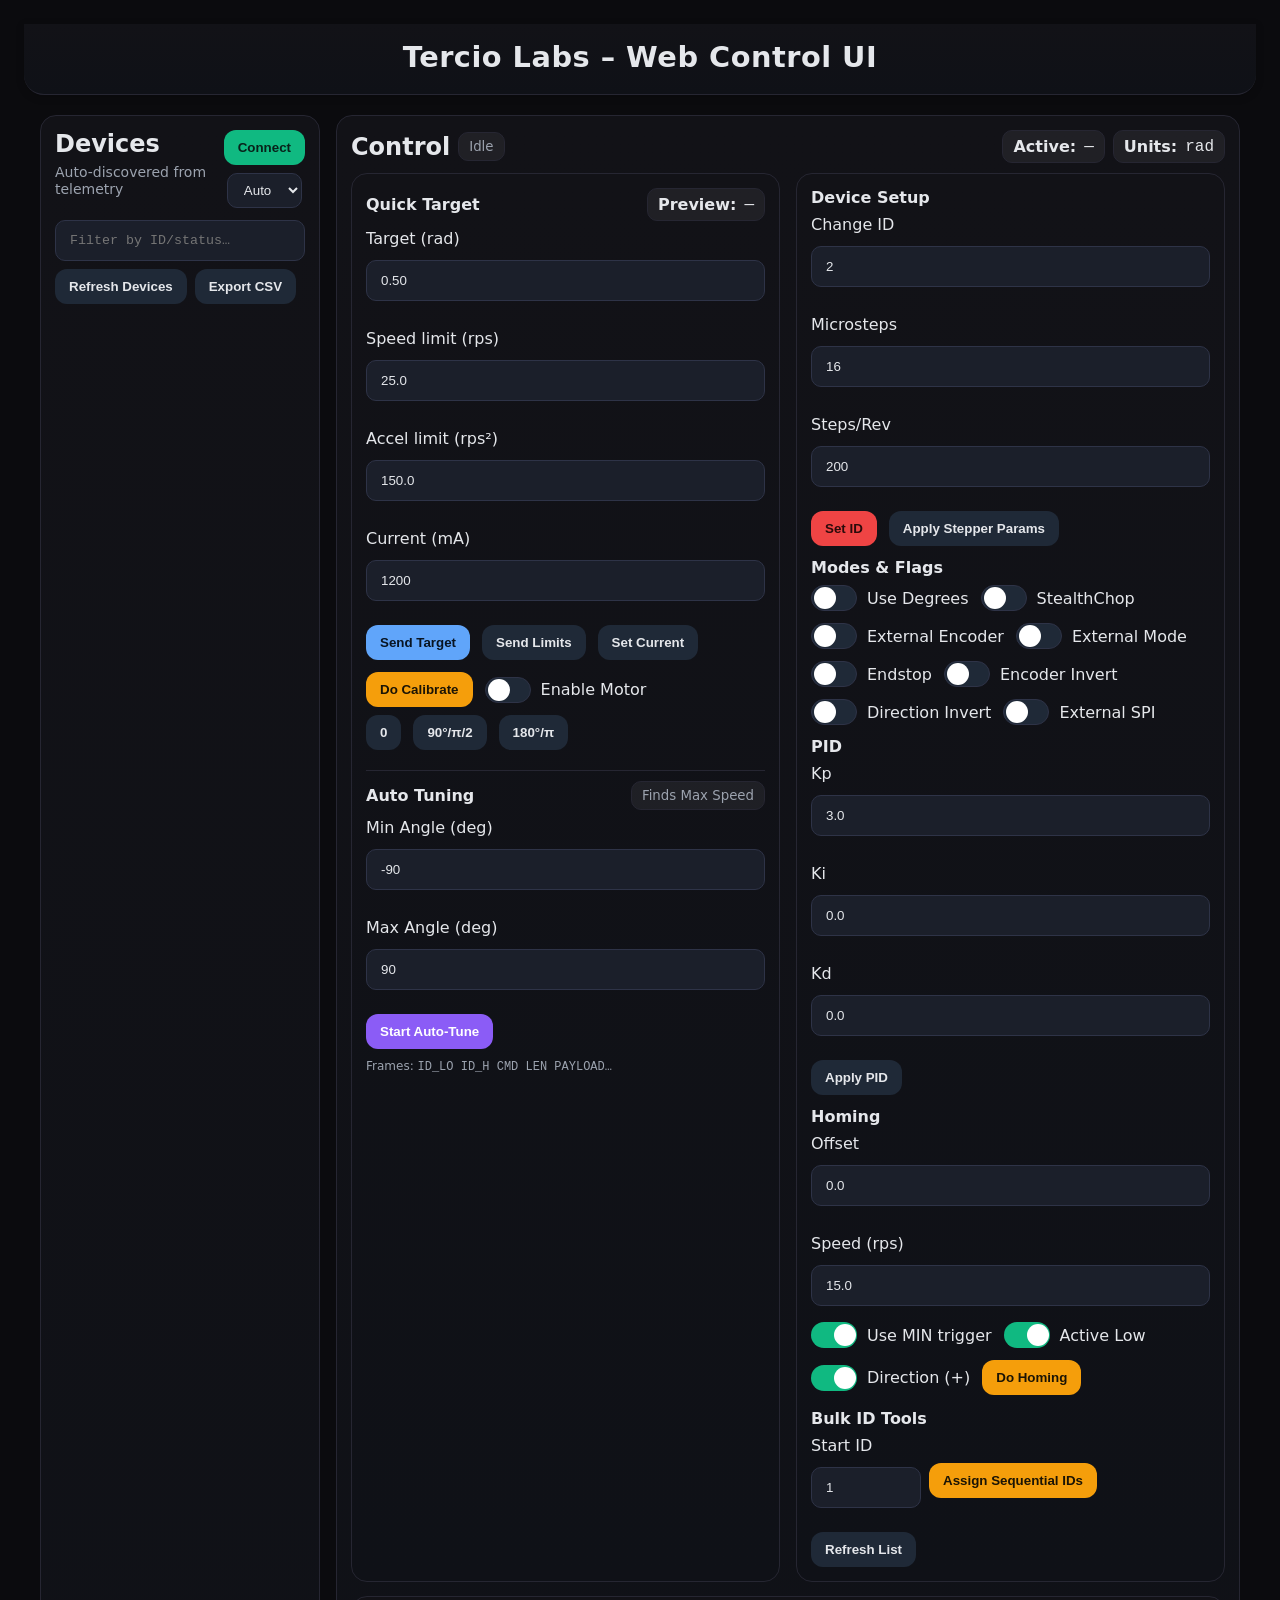
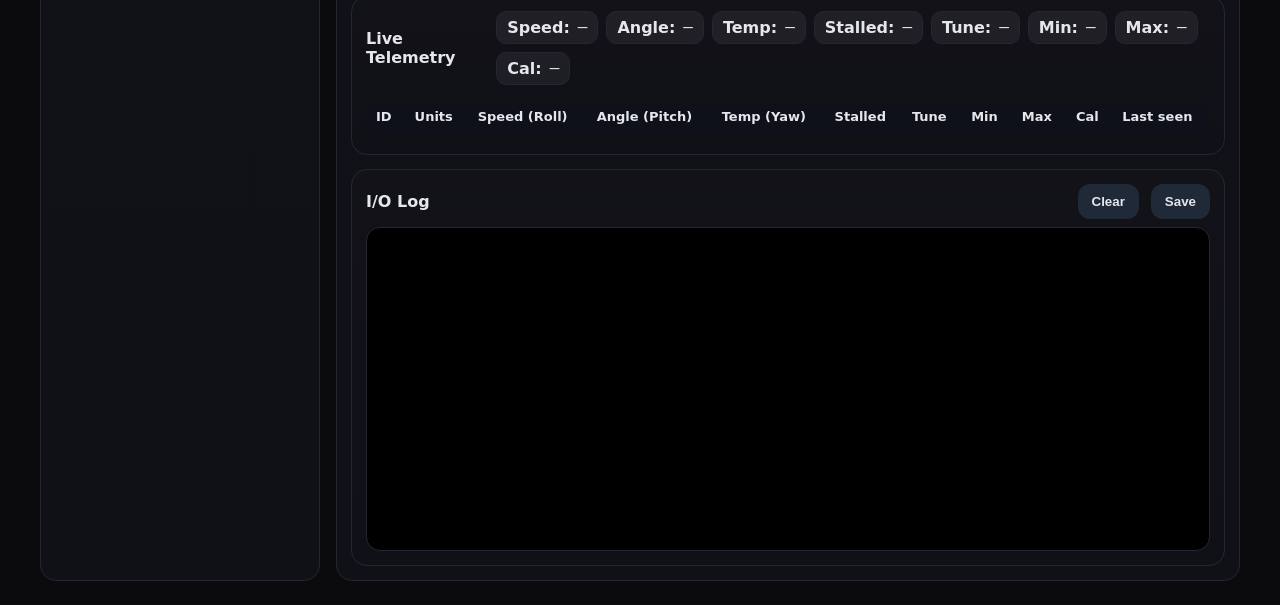
==== commit 1cc41959: "Fixed tuning logic" ====
--- a/web/Index.html
+++ b/web/Index.html
@@ -3,7 +3,7 @@
 
 <head>
   <meta charset="utf-8" />
-  <title>Tercio Labs – Multi-Motor CAN Control</title>
+  <title>Tercio Labs – Multi-Motor & IMU Control</title>
   <meta name="viewport" content="width=device-width,initial-scale=1" />
   <style>
     :root {
@@ -45,19 +45,14 @@
       --accent-2: #60a5fa;
       --warn: #f59e0b;
       --danger: #ef4444;
-
       --field-bg: #1b1f2a;
       --field-border: #2e3347;
-
       --btn-secondary-bg: #1f2937;
       --btn-secondary-fg: #e5e7eb;
-
       --row-bg: #0e111a;
       --log-bg: #000;
-
       --badge-bg: rgba(255, 255, 255, 0.06);
       --badge-fg: #e5e7eb;
-
       --switch-bg: #1f2937;
       --switch-on: #10b981;
       --switch-knob: #fff;
@@ -75,19 +70,14 @@
       --accent-2: #2563eb;
       --warn: #d97706;
       --danger: #dc2626;
-
       --field-bg: #f3f6fb;
       --field-border: #d7deea;
-
       --btn-secondary-bg: #eef2f7;
       --btn-secondary-fg: #0f172a;
-
       --row-bg: #ffffff;
       --log-bg: #111;
-
       --badge-bg: rgba(15, 23, 42, 0.06);
       --badge-fg: #0f172a;
-
       --switch-bg: #e5e7eb;
       --switch-on: #059669;
       --switch-knob: #fff;
@@ -157,11 +147,6 @@
       gap: 12px;
       align-items: center;
       flex-wrap: wrap
-    }
-
-    .theme-label {
-      margin-left: 12px;
-      color: var(--muted)
     }
 
     .btn {
@@ -266,7 +251,7 @@
     }
 
     .hidden {
-      display: none
+      display: none !important;
     }
 
 
@@ -295,7 +280,6 @@
       line-height: 1.2;
     }
 
-    /* Right-side controls sit on one line */
     .dev-header2 .controls {
       display: flex;
       flex-direction: column;
@@ -303,25 +287,11 @@
       gap: 8px;
     }
 
-    /* Compact theme label + select */
-    .theme-row {
-      display: flex;
-      align-items: center;
-      gap: 8px;
-    }
-
-    .theme-row>span {
-      color: var(--muted);
-      font-weight: 600;
-    }
-
-    /* Make the select height match the button better */
     .dev-header2 .controls select {
       padding: 8px 12px;
       border-radius: 10px;
     }
 
-    /* Mobile fallback: stack nicely */
     @media (max-width:700px) {
       .dev-header2 {
         flex-direction: column;
@@ -392,12 +362,6 @@
       color: #ffd2d2
     }
 
-    .tag.danger {
-      border-color: #ef4444;
-      background: #451a1a;
-      color: #fff;
-    }
-
     .section-title {
       display: flex;
       align-items: center;
@@ -506,7 +470,6 @@
       border-bottom-right-radius: 10px
     }
 
-    /* Label spacing & inline "(rad)" fix */
     label:not(.toggle) {
       display: block !important;
       margin: 0 0 16px !important
@@ -524,7 +487,6 @@
       display: inline
     }
 
-    /* --- Branding Header --- */
     .brand-header {
       text-align: center;
       padding: 16px 0 20px 0;
@@ -543,7 +505,6 @@
       color: var(--fg);
     }
 
-    /* Bluish-grey color for "Tercio Labs" */
     .brand-header .brand-name {
       background: linear-gradient(90deg, #60a5fa, #93c5fd);
       -webkit-background-clip: text;
@@ -552,6 +513,120 @@
       font-weight: 700;
       filter: drop-shadow(0 0 2px rgba(96, 165, 250, 0.3));
     }
+
+    /* --- IMU 3D Visualization --- */
+    .imu-scene {
+      width: 200px;
+      height: 160px;
+      perspective: 800px;
+      margin: 20px auto;
+      display: flex;
+      align-items: center;
+      justify-content: center;
+      position: relative;
+    }
+
+    .cube {
+      width: 0; 
+      height: 0;
+      position: absolute;
+      top: 50%;
+      left: 50%;
+      transform-style: preserve-3d;
+    }
+
+    .cube-face {
+      position: absolute;
+      box-sizing: border-box;
+      background: #1f2937;
+      border: 1px solid #4b5563;
+      backface-visibility: hidden;
+      display: flex;
+      align-items: center;
+      justify-content: center;
+      color: #9ca3af;
+      font-size: 10px;
+      box-shadow: inset 0 0 10px rgba(0,0,0,0.5);
+    }
+
+    /* Top & Bottom: 120x120 */
+    .face-top, .face-bottom {
+      width: 120px;
+      height: 120px;
+      margin: -60px 0 0 -60px; /* Center it */
+    }
+
+    /* Sides: 120x20 */
+    .face-front, .face-back, .face-left, .face-right {
+      width: 120px;
+      height: 20px;
+      margin: -10px 0 0 -60px; /* Center it */
+    }
+
+    /* TRANSFORMS */
+    .face-top    { transform: rotateX(90deg) translateZ(10px); background: #111827; border: 1px solid var(--accent); }
+    .face-bottom { transform: rotateX(-90deg) translateZ(10px); background: #000; }
+    
+    .face-front  { transform: translateZ(60px); background: #374151; }
+    .face-back   { transform: rotateY(180deg) translateZ(60px); background: #374151; }
+    
+    .face-right  { transform: rotateY(90deg) translateZ(60px); background: #374151; }
+    .face-left   { transform: rotateY(-90deg) translateZ(60px); background: #374151; }
+
+    /* Visual Arrow on Top */
+    .face-top::after {
+        content: "▲";
+        font-size: 40px;
+        color: var(--accent);
+        opacity: 0.8;
+    }
+
+    /* --- AXIS GIZMO --- */
+    .axis {
+      position: absolute;
+      top: 0; left: 0;
+      transform-origin: 0 0;
+      pointer-events: none;
+    }
+    /* X Axis - Red - Right */
+    .axis-x {
+      width: 150px; height: 2px;
+      background: #ef4444;
+      transform: rotateY(0deg); /* Points Right */
+    }
+    .axis-x::after { content: "X"; color: #ef4444; position: absolute; right: -15px; top: -7px; font-weight: bold; font-size:12px; }
+
+    /* Y Axis - Green - Forward (into screen normally, but 3D space) */
+    .axis-y {
+      width: 150px; height: 2px;
+      background: #10b981;
+      transform: rotateY(-90deg); /* Points Forward/Back */
+    }
+    .axis-y::after { content: "Y"; color: #10b981; position: absolute; right: -15px; top: -7px; font-weight: bold; font-size:12px; }
+
+    /* Z Axis - Blue - Up */
+    .axis-z {
+      width: 100px; height: 2px;
+      background: #3b82f6;
+      transform: rotateZ(-90deg); /* Points Up */
+    }
+    .axis-z::after { content: "Z"; color: #3b82f6; position: absolute; right: -15px; top: -7px; font-weight: bold; font-size:12px; }
+
+    .imu-stat-grid {
+        display: grid;
+        grid-template-columns: repeat(3, 1fr);
+        gap: 10px;
+        text-align: center;
+        margin-top: 20px;
+    }
+    .imu-stat-box {
+        background: var(--badge-bg);
+        border: 1px solid var(--border);
+        border-radius: 8px;
+        padding: 8px;
+    }
+    .imu-stat-box div:first-child { color: var(--muted); font-size: 12px; margin-bottom: 4px; }
+    .imu-stat-box div:last-child { font-family: monospace; font-weight: bold; font-size: 14px; }
   </style>
 </head>
 
@@ -576,9 +651,10 @@
         </div>
       </div>
 
-      <div class="search"> <input id="devSearch" placeholder="Filter by ID/status…" class="mono" style="flex:1"> <button
-          id="btnRefreshDevices" class="btn secondary">Refresh Devices</button> <button id="btnExport"
-          class="btn secondary">Export CSV</button> </div>
+      <div class="search"> <input id="devSearch" placeholder="Filter by ID/status…" class="mono" style="flex:1">
+        <button id="btnRefreshDevices" class="btn secondary">Refresh Devices</button> <button id="btnExport"
+          class="btn secondary">Export CSV</button>
+      </div>
       <div id="devList" class="dev-list" style="margin-top:10px"></div>
     </div>
     <div class="card">
@@ -589,77 +665,112 @@
         </div>
         <div class="row">
           <div class="pill"><b>Active:</b> <span id="activeId" class="mono">—</span></div>
-          <div class="pill"><b>Units:</b> <span id="activeUnits" class="mono">rad</span></div>
+          <div id="imuTag" class="pill hidden" style="background: var(--purple); color: #fff;">IMU</div>
+          <div id="motorUnitsTag" class="pill"><b>Units:</b> <span id="activeUnits" class="mono">rad</span></div>
         </div>
       </div>
 
       <div id="stallWarn" class="warnbar stall hidden">
         <span>⚠ <b>MOTOR STALLED!</b> Send a new target angle or use Auto-Tune to recover.</span>
       </div>
-      <div id="calibWarn" class="warnbar hidden"><b>⚠ Not calibrated.</b> Run <i>Do Calibrate</i> on this device.</div>
+      <div id="calibWarn" class="warnbar hidden"><b>⚠ Not calibrated.</b> Run <i>Do Calibrate</i> on this device.
+      </div>
 
       <div class="split" style="margin-top:10px">
+        
         <div class="card">
-          <div class="section-title">
-            <h3 style="margin:0;font-size:16px">Quick Target</h3>
-            <div class="pill"><b>Preview:</b> <span id="preview" class="mono">—</span></div>
+          
+          <div id="imuControls" class="hidden">
+             <div class="section-title">
+                 <h3 style="margin:0;font-size:16px">IMU Orientation</h3>
+                 <button id="btnImuZero" class="btn info" style="padding: 4px 8px; font-size:12px;">Zero Orientation</button>
+             </div>
+                          <div class="imu-scene">
+                <div class="cube" id="imuCube">
+                   <div class="cube-face face-front"></div>
+                   <div class="cube-face face-back"></div>
+                   <div class="cube-face face-right"></div>
+                   <div class="cube-face face-left"></div>
+                   <div class="cube-face face-top"></div> <div class="cube-face face-bottom"></div>
+                   <div class="axis axis-x"></div>
+                   <div class="axis axis-y"></div>
+                   <div class="axis axis-z"></div>
+                </div>
+             </div>
+             <div class="imu-stat-grid">
+                <div class="imu-stat-box"><div>Roll</div><div id="valRoll">0.00</div></div>
+                <div class="imu-stat-box"><div>Pitch</div><div id="valPitch">0.00</div></div>
+                <div class="imu-stat-box"><div>Yaw</div><div id="valYaw">0.00</div></div>
+                <div class="imu-stat-box"><div>Acc X</div><div id="valAx">0.00</div></div>
+                <div class="imu-stat-box"><div>Acc Y</div><div id="valAy">0.00</div></div>
+                <div class="imu-stat-box"><div>Acc Z</div><div id="valAz">0.00</div></div>
+             </div>
           </div>
-          <div class="grid">
-            <label>
-              <span class="label-inline">Target (<span id="targetUnits">rad</span>)</span>
-              <input type="number" id="inTarget" step="0.001" value="0.50">
-            </label>
-            <label>Speed limit (rps)<input type="number" id="inRps" step="0.01" value="25.0"></label>
-            <label>Accel limit (rps²)<input type="number" id="inRps2" step="0.1" value="150.0"></label>
-            <label>Current (mA)<input type="number" id="inmA" step="1" value="1200"></label>
+
+          <div id="motorControls">
+              <div class="section-title">
+                <h3 style="margin:0;font-size:16px">Quick Target</h3>
+                <div class="pill"><b>Preview:</b> <span id="preview" class="mono">—</span></div>
+              </div>
+              <div class="grid">
+                <label>
+                  <span class="label-inline">Target (<span id="targetUnits">rad</span>)</span>
+                  <input type="number" id="inTarget" step="0.001" value="0.50">
+                </label>
+                <label>Speed limit (rps)<input type="number" id="inRps" step="0.01" value="25.0"></label>
+                <label>Accel limit (rps²)<input type="number" id="inRps2" step="0.1" value="150.0"></label>
+                <label>Current (mA)<input type="number" id="inmA" step="1" value="1200"></label>
+              </div>
+              <div class="toolbar" style="margin-top:8px">
+                <button id="btnSendTarget" class="btn info gated">Send Target</button>
+                <button id="btnSendLimits" class="btn secondary gated">Send Limits</button>
+                <button id="btnSetCurrent" class="btn secondary gated">Set Current</button>
+                <button id="btnCal" class="btn warn gated">Do Calibrate</button>
+                <label class="toggle gated"><input id="tglEnable" type="checkbox"><span class="switch"><span
+                      class="knob"></span></span><span>Enable Motor</span></label>
+              </div>
+              <div class="toolbar" style="margin-top:8px">
+                <button id="btn0" class="btn secondary gated">0</button>
+                <button id="btn90" class="btn secondary gated">90°/π/2</button>
+                <button id="btn180" class="btn secondary gated">180°/π</button>
+              </div>
+    
+              <div class="section-title"
+                style="margin-top:20px; border-top:1px solid var(--border); padding-top:10px">
+                <h3 style="margin:0;font-size:16px">Auto Tuning</h3>
+                <div class="pill"><small>Finds Max Speed</small></div>
+              </div>
+              <div class="grid">
+                <label>Min Angle (deg)<input type="number" id="inTuneMin" value="-90"></label>
+                <label>Max Angle (deg)<input type="number" id="inTuneMax" value="90"></label>
+              </div>
+              <div class="toolbar" style="margin-top:8px">
+                <button id="btnAutoTune" class="btn magic gated">Start Auto-Tune</button>
+              </div>
+              
+              <div class="hint" style="margin-top:10px">Frames: <span class="mono">ID_LO ID_H CMD LEN
+                  PAYLOAD…</span></div>
           </div>
-          <div class="toolbar" style="margin-top:8px">
-            <button id="btnSendTarget" class="btn info gated">Send Target</button>
-            <button id="btnSendLimits" class="btn secondary gated">Send Limits</button>
-            <button id="btnSetCurrent" class="btn secondary gated">Set Current</button>
-            <button id="btnCal" class="btn warn gated">Do Calibrate</button>
-            <label class="toggle gated"><input id="tglEnable" type="checkbox"><span class="switch"><span
-                  class="knob"></span></span><span>Enable Motor</span></label>
-          </div>
-          <div class="toolbar" style="margin-top:8px">
-            <button id="btn0" class="btn secondary gated">0</button>
-            <button id="btn90" class="btn secondary gated">90°/π/2</button>
-            <button id="btn180" class="btn secondary gated">180°/π</button>
-          </div>
-
-          <div class="section-title" style="margin-top:20px; border-top:1px solid var(--border); padding-top:10px">
-            <h3 style="margin:0;font-size:16px">Auto Tuning</h3>
-            <div class="pill"><small>Finds Max Speed</small></div>
-          </div>
-          <div class="grid">
-            <label>Min Angle (deg)<input type="number" id="inTuneMin" value="-90"></label>
-            <label>Max Angle (deg)<input type="number" id="inTuneMax" value="90"></label>
-          </div>
-          <div class="toolbar" style="margin-top:8px">
-            <button id="btnAutoTune" class="btn magic gated">Start Auto-Tune</button>
-          </div>
-
-          <div class="hint" style="margin-top:10px">Frames: <span class="mono">ID_LO ID_H CMD LEN PAYLOAD…</span></div>
         </div>
 
         <div class="card">
-          <div class="section-title">
+            <div class="section-title">
             <h3 style="margin:0;font-size:16px">Device Setup</h3>
           </div>
           <div class="grid">
             <label>Change ID<input id="newId" type="number" min="0" max="2047" value="2"></label>
-            <label>Microsteps<input id="ms" type="number" min="1" value="16"></label>
-            <label>Steps/Rev<input id="spr" type="number" min="1" value="200"></label>
+            <div class="motor-specific"><label>Microsteps<input id="ms" type="number" min="1" value="16"></label></div>
+            <div class="motor-specific"><label>Steps/Rev<input id="spr" type="number" min="1" value="200"></label></div>
           </div>
           <div class="toolbar" style="margin-top:8px">
             <button id="btnApplyID" class="btn danger gated">Set ID</button>
-            <button id="btnApplyStepper" class="btn secondary gated">Apply Stepper Params</button>
+            <button id="btnApplyStepper" class="btn secondary gated motor-specific">Apply Stepper Params</button>
           </div>
 
-          <div class="section-title" style="margin-top:12px">
+          <div class="section-title motor-specific" style="margin-top:12px">
             <h3 style="margin:0;font-size:16px">Modes & Flags</h3>
           </div>
-          <div class="toolbar" style="flex-wrap:wrap">
+          <div class="toolbar motor-specific" style="flex-wrap:wrap">
             <label class="toggle gated"><input id="tglUnitsDeg" type="checkbox"><span class="switch"><span
                   class="knob"></span></span><span>Use Degrees</span></label>
             <label class="toggle gated"><input id="tglStealth" type="checkbox"><span class="switch"><span
@@ -674,31 +785,30 @@
                   class="knob"></span></span><span>Encoder Invert</span></label>
             <label class="toggle gated"><input id="tglDirInvert" type="checkbox"><span class="switch"><span
                   class="knob"></span></span><span>Direction Invert</span></label>
-            <!-- NEW: External SPI (write-only) -->
             <label class="toggle gated"><input id="tglExtSPI" type="checkbox"><span class="switch"><span
                   class="knob"></span></span><span>External SPI</span></label>
           </div>
 
-          <div class="section-title" style="margin-top:12px">
+          <div class="section-title motor-specific" style="margin-top:12px">
             <h3 style="margin:0;font-size:16px">PID</h3>
           </div>
-          <div class="grid">
+          <div class="grid motor-specific">
             <label>Kp<input id="pidKp" type="number" step="0.001" value="3.0"></label>
             <label>Ki<input id="pidKi" type="number" step="0.001" value="0.0"></label>
             <label>Kd<input id="pidKd" type="number" step="0.001" value="0.0"></label>
           </div>
-          <div class="toolbar" style="margin-top:8px">
+          <div class="toolbar motor-specific" style="margin-top:8px">
             <button id="btnApplyPID" class="btn secondary gated">Apply PID</button>
           </div>
 
-          <div class="section-title" style="margin-top:12px">
+          <div class="section-title motor-specific" style="margin-top:12px">
             <h3 style="margin:0;font-size:16px">Homing</h3>
           </div>
-          <div class="grid">
+          <div class="grid motor-specific">
             <label>Offset<input id="homeOffset" type="number" step="0.001" value="0.0"></label>
             <label>Speed (rps)<input id="homeSpeed" type="number" step="0.01" value="15.0"></label>
           </div>
-          <div class="toolbar" style="flex-wrap:wrap">
+          <div class="toolbar motor-specific" style="flex-wrap:wrap">
             <label class="toggle gated"><input id="homeUseMin" type="checkbox" checked><span class="switch"><span
                   class="knob"></span></span><span>Use MIN trigger</span></label>
             <label class="toggle gated"><input id="homeActiveLow" type="checkbox" checked><span class="switch"><span
@@ -739,9 +849,9 @@
             <tr>
               <th>ID</th>
               <th>Units</th>
-              <th>Speed</th>
-              <th>Angle</th>
-              <th>Temp</th>
+              <th>Speed (Roll)</th>
+              <th>Angle (Pitch)</th>
+              <th>Temp (Yaw)</th>
               <th>Stalled</th>
               <th>Tune</th>
               <th>Min</th>
@@ -766,6 +876,7 @@
       </div>
     </div>
   </div>
+
   <script>
     (() => {
       const $ = id => document.getElementById(id);
@@ -776,18 +887,18 @@
       const u16le = v => new Uint8Array([v & 0xFF, (v >> 8) & 0xFF]);
       const f32le = f => { const b = new ArrayBuffer(4); new DataView(b).setFloat32(0, Number(f) || 0, true); return new Uint8Array(b); };
 
-      // Commands (must match firmware)
       const CMD = {
         TARGET_ANGLE: 0x01, SET_CURRENT_MA: 0x02, SET_SPEED_LIMIT: 0x03, SET_PID: 0x04, SET_ID: 0x05,
         SET_MICROSTEPS: 0x06, SET_STEALTHCHOP: 0x07, SET_EXT_MODE: 0x08, SET_UNITS: 0x09, SET_ENC_INVERT: 0x0A,
         SET_ENABLED: 0x0B, SET_STEPS_PER_REV: 0x0C, DO_CALIBRATE: 0x0D, DO_HOMING: 0x0E, SET_ENDSTOP: 0x0F,
         SET_EXT_ENCODER: 0x10, SET_ACCEL_LIMIT: 0x11, SET_DIR_INVERT: 0x12, SET_EXT_SPI: 0x13,
         DO_AUTO_TUNE: 0x14,
-        TELEMETRY: 0x01, GET_CONFIG: 0x20
+        TELEMETRY: 0x01,
+        IMU_TELEMETRY: 0x02,
+        RESET_ORIENT: 0xA2
       };
 
       const TUNE_STATES = ['Idle', 'Prep', 'Fwd', 'Bwd', 'Inc', 'Done'];
-      const TELEMETRY_CAN_ID = 0x000;
       const header = (id, cmd, len) => new Uint8Array([id & 0xFF, (id >> 8) & 0xFF, cmd & 0xFF, len & 0xFF]);
 
       const frame = {
@@ -810,7 +921,7 @@
           const p = new Uint8Array(8); p.set(f32le(min), 0); p.set(f32le(max), 4);
           const h = header(id, CMD.DO_AUTO_TUNE, p.length), o = new Uint8Array(h.length + p.length); o.set(h, 0); o.set(p, h.length); return o;
         },
-        getConfig: (id) => header(id, CMD.GET_CONFIG, 0)
+        resetOrient: (id) => header(id, CMD.RESET_ORIENT, 0)
       };
 
       // THEME – global
@@ -826,6 +937,9 @@
       const devListEl = $('devList'), devSearch = $('devSearch');
       const statusEl = $('status'), previewEl = $('preview');
       const activeIdEl = $('activeId'), activeUnitsEl = $('activeUnits'), targetUnitsEl = $('targetUnits');
+      const motorUnitsTag = $('motorUnitsTag'), imuTag = $('imuTag');
+      const motorControls = $('motorControls'), imuControls = $('imuControls'), imuCube = $('imuCube');
+      
       const inTarget = $('inTarget'), inRps = $('inRps'), inRps2 = $('inRps2'), inmA = $('inmA');
       const inTuneMin = $('inTuneMin'), inTuneMax = $('inTuneMax');
       const tglEnable = $('tglEnable');
@@ -838,6 +952,10 @@
       const logEl = $('log');
       const stallWarn = $('stallWarn'), calibWarn = $('calibWarn');
 
+      // IMU Vals
+      const valRoll = $('valRoll'), valPitch = $('valPitch'), valYaw = $('valYaw');
+      const valAx = $('valAx'), valAy = $('valAy'), valAz = $('valAz');
+
       const setStatus = txt => statusEl.innerHTML = `<small>${txt}</small>`;
       const logLine = (p, buf, color) => {
         const time = new Date().toLocaleTimeString();
@@ -850,7 +968,7 @@
       const logInfo = t => logLine('*', t, '#f59e0b');
 
       // App state
-      const store = { devices: new Map(), tiles: new Map(), activeId: null, requestedCfg: new Set(), lastCfgReqId: null };
+      const store = { devices: new Map(), tiles: new Map(), activeId: null, lastCfgReqId: null };
 
       // Tiles
       function makeTile(id, st) {
@@ -936,56 +1054,81 @@
           t.root.classList.toggle('active', act);
           t.root.setAttribute('aria-selected', act ? 'true' : 'false');
         }
-        // Only motors have config; IMUs will just ignore this
-        sendBytes(frame.getConfig(id));
-        store.lastCfgReqId = id;
+        // Force sync on selection to update UI with latest telemetry data
+        syncFormFromState(id);
         renderActive(); gate(); preview();
       }
 
       function renderActive() {
         const st = store.devices.get(store.activeId);
         activeIdEl.textContent = (store.activeId == null) ? '—' : (`0x${store.activeId.toString(16).toUpperCase()} (${store.activeId})`);
-
-        if (st && st.type === 'imu') {
-          activeUnitsEl.textContent = 'deg';
-          targetUnitsEl.textContent = 'deg';
-          $('btn90').textContent = '90°';
-          $('btn180').textContent = '180°';
-          tlmSpeed.textContent = '—';
-          tlmAngle.textContent = st.yaw != null ? st.yaw.toFixed(2) : '—';
-          const tempVal = (st.imuTemp != null ? st.imuTemp : st.temp);
-          tlmTemp.textContent = tempVal != null ? tempVal.toFixed(1) : '—';
-          tlmMin.textContent = '—';
-          tlmMax.textContent = '—';
-          tlmCal.textContent = '—';
-          tlmStalled.textContent = '—';
-          tlmTune.textContent = '—';
-          return;
+        
+        const isImu = (st && st.type === 'imu');
+        
+        // Toggle Controls visibility
+        if (isImu) {
+            motorControls.classList.add('hidden');
+            imuControls.classList.remove('hidden');
+            imuTag.classList.remove('hidden');
+            motorUnitsTag.classList.add('hidden');
+            // Hide motor specific params in setup
+            document.querySelectorAll('.motor-specific').forEach(el => el.classList.add('hidden'));
+            
+            // IMU Stats
+            const r = st.roll || 0, p = st.pitch || 0, y = st.yaw || 0;
+            valRoll.textContent = r.toFixed(2);
+            valPitch.textContent = p.toFixed(2);
+            valYaw.textContent = y.toFixed(2);
+            valAx.textContent = (st.ax||0).toFixed(2);
+            valAy.textContent = (st.ay||0).toFixed(2);
+            valAz.textContent = (st.az||0).toFixed(2);
+            
+            // 3D Cube Transform
+            imuCube.style.transform = `rotateX(${p}deg) rotateZ(${y * -1}deg) rotateY(${r}deg)`;
+            
+            // Telemetry sidebar
+             tlmSpeed.textContent = '—';
+             tlmAngle.textContent = '—';
+             const tempVal = (st.imuTemp != null ? st.imuTemp : st.temp);
+             tlmTemp.textContent = tempVal != null ? tempVal.toFixed(1) : '—';
+             tlmMin.textContent = '—';
+             tlmMax.textContent = '—';
+             tlmCal.textContent = '—';
+             tlmStalled.textContent = '—';
+             tlmTune.textContent = '—';
+             stallWarn.classList.add('hidden');
+        } else {
+            motorControls.classList.remove('hidden');
+            imuControls.classList.add('hidden');
+            imuTag.classList.add('hidden');
+            motorUnitsTag.classList.remove('hidden');
+            document.querySelectorAll('.motor-specific').forEach(el => el.classList.remove('hidden'));
+            
+            // Existing Motor Render Logic
+            const units = st ? (st.units || 0) : 0;
+            activeUnitsEl.textContent = units === 1 ? 'deg' : 'rad';
+            targetUnitsEl.textContent = units === 1 ? 'deg' : 'rad';
+            $('btn90').textContent = units === 1 ? '90°' : 'π/2';
+            $('btn180').textContent = units === 1 ? '180°' : 'π';
+    
+            tlmSpeed.textContent = st && st.speed != null ? st.speed.toFixed(4) : '—';
+            tlmAngle.textContent = st && st.angle != null ? st.angle.toFixed(4) : '—';
+            tlmTemp.textContent = st && st.temp != null ? st.temp.toFixed(1) : '—';
+            tlmMin.textContent = st && st.min != null ? (st.min ? 'YES' : 'NO') : '—';
+            tlmMax.textContent = st && st.max != null ? (st.max ? 'YES' : 'NO') : '—';
+            tlmCal.textContent = st && st.cal ? 'YES' : 'NO';
+    
+            // Stalled + Tuning
+            const isStalled = !!(st && st.stalled);
+            tlmStalled.textContent = isStalled ? 'YES' : 'NO';
+            tlmStalled.style.color = isStalled ? '#ef4444' : 'inherit';
+            stallWarn.classList.toggle('hidden', !isStalled);
+    
+            const tuneVal = (st && st.tuneState) || 0;
+            const tuneStr = TUNE_STATES[tuneVal] || String(tuneVal);
+            tlmTune.textContent = tuneStr;
+            tlmTune.style.color = (tuneVal !== 0) ? '#60a5fa' : 'inherit';
         }
-
-        const units = st ? (st.units || 0) : 0;
-        activeUnitsEl.textContent = units === 1 ? 'deg' : 'rad';
-        targetUnitsEl.textContent = units === 1 ? 'deg' : 'rad';
-        $('btn90').textContent = units === 1 ? '90°' : 'π/2';
-        $('btn180').textContent = units === 1 ? '180°' : 'π';
-
-        tlmSpeed.textContent = st && st.speed != null ? st.speed.toFixed(4) : '—';
-        tlmAngle.textContent = st && st.angle != null ? st.angle.toFixed(4) : '—';
-        tlmTemp.textContent = st && st.temp != null ? st.temp.toFixed(1) : '—';
-        tlmMin.textContent = st && st.min != null ? (st.min ? 'YES' : 'NO') : '—';
-        tlmMax.textContent = st && st.max != null ? (st.max ? 'YES' : 'NO') : '—';
-        tlmCal.textContent = st && st.cal ? 'YES' : 'NO';
-
-        // Stalled + Tuning
-        const isStalled = !!(st && st.stalled);
-        tlmStalled.textContent = isStalled ? 'YES' : 'NO';
-        tlmStalled.style.color = isStalled ? '#ef4444' : 'inherit';
-        stallWarn.classList.toggle('hidden', !isStalled);
-
-        const tuneVal = (st && st.tuneState) || 0;
-        const tuneStr = TUNE_STATES[tuneVal] || String(tuneVal);
-        tlmTune.textContent = tuneStr;
-        tlmTune.style.color = (tuneVal !== 0) ? '#60a5fa' : 'inherit';
       }
 
       function renderTable() {
@@ -999,16 +1142,17 @@
           tr.appendChild(td(id));
 
           if (s.type === 'imu') {
-            tr.appendChild(td('deg'));
-            tr.appendChild(td('—'));
-            tr.appendChild(td(s.yaw != null ? s.yaw.toFixed(2) : '—'));
-            const tempVal = (s.imuTemp != null ? s.imuTemp : s.temp);
-            tr.appendChild(td(tempVal != null ? tempVal.toFixed(1) : '—'));
-            tr.appendChild(td('—'));
-            tr.appendChild(td('—'));
-            tr.appendChild(td('—'));
-            tr.appendChild(td('—'));
-            tr.appendChild(td('—'));
+            tr.appendChild(td('deg')); // Units
+            tr.appendChild(td(`R: ${(s.roll||0).toFixed(2)}`)); // Speed col reused
+            tr.appendChild(td(`P: ${(s.pitch||0).toFixed(2)}`)); // Angle col reused
+            tr.appendChild(td(`Y: ${(s.yaw||0).toFixed(2)}`));   // Temp col reused
+            
+            // Blank out motor columns for IMU
+            tr.appendChild(td('—')); // Stalled
+            tr.appendChild(td('—')); // Tune
+            tr.appendChild(td('—')); // Min
+            tr.appendChild(td('—')); // Max
+            tr.appendChild(td('—')); // Cal
           } else {
             tr.appendChild(td(s.units === 1 ? 'deg' : 'rad'));
             tr.appendChild(td(s.speed != null ? s.speed.toFixed(3) : '—'));
@@ -1059,78 +1203,62 @@
         previewEl.textContent = bytesHex(frame.target(id, val));
       }
 
-      // Telemetry parsing (matches firmware packing for MOTORS)
-      // Config(36) + Speed(4) + Angle(4) + Target(4) + Temp(4) + Stalled(1) + Tune(1) + Min(1) + Max(1)
       const AXIS_CFG_SIZE = 36;
-      function parseTelemetryPayload(u8arr) {
+      function parseTelemetryPayload(canArbId, u8arr) {
         if (u8arr.length < AXIS_CFG_SIZE + 20) return null;
         const dv = new DataView(u8arr.buffer, u8arr.byteOffset, u8arr.byteLength);
-        let o = 0; o += 4; o += 2; o += 2;
-        const units = dv.getUint8(o); o += 1;
-        const flags = dv.getUint8(o); o += 1;
-        o += 2; o += 2; o += 4; o += 4; o += 4; o += 4; o += 4;
-        const canArbId = dv.getUint16(o, true); o += 2;
-
-        // Tail
-        const speed = dv.getFloat32(o, true); o += 4;
-        const angle = dv.getFloat32(o, true); o += 4;
-        const target = dv.getFloat32(o, true); o += 4; // Added
-        const temp = dv.getFloat32(o, true); o += 4;
-        const stalled = dv.getUint8(o) !== 0; o += 1;   // Added
-        const tuneState = dv.getUint8(o); o += 1;       // Added
-        const min = dv.getUint8(o) !== 0; o += 1;
-        const max = dv.getUint8(o) !== 0; o += 1;
-
-        const cal = (flags & 0x40) !== 0;
-        return { id: canArbId, units, speed, angle, target, temp, stalled, tuneState, min, max, cal, flags };
-      }
-
-      // IMU telemetry parsing (Option D: structure-based)
-      function parseImuTelemetry(u8arr, headerId) {
-        // Expect at least first 32 bytes: [u32 id][7 floats]
-        if (u8arr.length < 32) return null;
-        const dv = new DataView(u8arr.buffer, u8arr.byteOffset, u8arr.byteLength);
-        const devId32 = dv.getUint32(0, true);
-        const roll = dv.getFloat32(4, true);
-        const pitch = dv.getFloat32(8, true);
-        const yaw = dv.getFloat32(12, true);
-        const ax = dv.getFloat32(16, true);
-        const ay = dv.getFloat32(20, true);
-        const az = dv.getFloat32(24, true);
-        const temp = dv.getFloat32(28, true);
-
-        if (!isFinite(roll) || !isFinite(pitch) || !isFinite(yaw)) return null;
-        const id = (headerId != null) ? headerId : (devId32 & 0x7FF);
-        return { id, devId32, roll, pitch, yaw, ax, ay, az, temp };
-      }
-
-      function parseConfigPayload(u8arr) {
-        // Match Firmware/Python struct (36 bytes)
-        // <I H H B B H H f f f f f H
-        if (u8arr.length < 36) return null;
-        const dv = new DataView(u8arr.buffer, u8arr.byteOffset, u8arr.byteLength);
         let o = 0;
-        const crc32 = dv.getUint32(o, true); o += 4;
+        o += 4; // crc32
         const microsteps = dv.getUint16(o, true); o += 2;
         const stepsPerRev = dv.getUint16(o, true); o += 2;
         const units = dv.getUint8(o); o += 1;
         const flags = dv.getUint8(o); o += 1;
-        const encZero = dv.getUint16(o, true); o += 2;
+        o += 2; // encZero
         const currentmA = dv.getUint16(o, true); o += 2;
         const maxRPS = dv.getFloat32(o, true); o += 4;
         const maxRPS2 = dv.getFloat32(o, true); o += 4;
         const kp = dv.getFloat32(o, true); o += 4;
         const ki = dv.getFloat32(o, true); o += 4;
         const kd = dv.getFloat32(o, true); o += 4;
-        const canId = dv.getUint16(o, true); o += 2;
-
+        const payloadCanId = dv.getUint16(o, true); o += 2;
+
+        // Tail
+        const speed = dv.getFloat32(o, true); o += 4;
+        const angle = dv.getFloat32(o, true); o += 4;
+        const target = dv.getFloat32(o, true); o += 4;
+        const temp = dv.getFloat32(o, true); o += 4;
+        const stalled = dv.getUint8(o) !== 0; o += 1;
+        const tuneState = dv.getUint8(o); o += 1;
+        const min = dv.getUint8(o) !== 0; o += 1;
+        const max = dv.getUint8(o) !== 0; o += 1;
+
+        const cal = (flags & 0x40) !== 0;
         return {
-          crc32, microsteps, stepsPerRev, units, flags, encZero, currentmA,
-          maxRPS, maxRPS2, kp, ki, kd, canId
+          id: payloadCanId, units, speed, angle, target, temp, stalled, tuneState, min, max, cal, flags,
+          microsteps, stepsPerRev, currentmA, maxRPS, maxRPS2, kp, ki, kd
         };
       }
 
-      // Flags (bit layout used by FW)
+      // IMU telemetry parsing
+      function parseImuTelemetry(canArbId, u8arr) {
+        if (u8arr.length < 28) return null;
+        const dv = new DataView(u8arr.buffer, u8arr.byteOffset, u8arr.byteLength);
+        
+        const roll = dv.getFloat32(0, true);
+        const pitch = dv.getFloat32(4, true);
+        const yaw = dv.getFloat32(8, true);
+        const ax = dv.getFloat32(12, true);
+        const ay = dv.getFloat32(16, true);
+        const az = dv.getFloat32(20, true);
+        const temp = dv.getFloat32(24, true);
+
+        if (!isFinite(roll) || !isFinite(pitch) || !isFinite(yaw)) return null;
+        
+        // Return ID from header
+        return { id: canArbId, roll, pitch, yaw, ax, ay, az, temp };
+      }
+
+      // Flags
       const FL = { ENCINV: 0x01, DIRINV: 0x02, STEALTH: 0x04, EXTMODE: 0x08, ENDSTOP: 0x10, EXTENC: 0x20, CAL: 0x40 };
 
       function applyFlagsToFormFromByte(flags) {
@@ -1163,18 +1291,39 @@
         setCB($('tglEncInvert'), (fl & FL.ENCINV));
         setCB($('tglDirInvert'), (fl & FL.DIRINV));
 
-        // Scalars
-        if (st.microsteps != null) $('ms').value = String(st.microsteps);
-        if (st.stepsPerRev != null) $('spr').value = String(st.stepsPerRev);
-        if (st.currentmA != null) $('inmA').value = String(st.currentmA);
+        // Update inputs only if NOT focused to avoid overwriting user typing
+        const setVal = (el, v) => {
+          if (el && document.activeElement !== el && v != null) {
+            el.value = String(v);
+          }
+        };
+
+        setVal($('ms'), st.microsteps);
+        setVal($('spr'), st.stepsPerRev);
+        setVal($('inmA'), st.currentmA);
 
         // Populate Speed/Accel Limits (from config)
-        if (st.maxRPS != null) $('inRps').value = st.maxRPS.toFixed(2).replace(/\.0+$/, '').replace(/\.$/, '');
-        if (st.maxRPS2 != null) $('inRps2').value = st.maxRPS2.toFixed(1).replace(/\.0+$/, '').replace(/\.$/, '');
-
-        if (st.kp != null) $('pidKp').value = st.kp.toFixed(3).replace(/\.0+$/, '').replace(/\.$/, '');
-        if (st.ki != null) $('pidKi').value = st.ki.toFixed(3).replace(/\.0+$/, '').replace(/\.$/, '');
-        if (st.kd != null) $('pidKd').value = st.kd.toFixed(3).replace(/\.0+$/, '').replace(/\.$/, '');
+        if (st.maxRPS != null) {
+          const v = st.maxRPS.toFixed(2).replace(/\.0+$/, '').replace(/\.$/, '');
+          setVal($('inRps'), v);
+        }
+        if (st.maxRPS2 != null) {
+          const v = st.maxRPS2.toFixed(1).replace(/\.0+$/, '').replace(/\.$/, '');
+          setVal($('inRps2'), v);
+        }
+
+        if (st.kp != null) {
+          const v = st.kp.toFixed(3).replace(/\.0+$/, '').replace(/\.$/, '');
+          setVal($('pidKp'), v);
+        }
+        if (st.ki != null) {
+          const v = st.ki.toFixed(3).replace(/\.0+$/, '').replace(/\.$/, '');
+          setVal($('pidKi'), v);
+        }
+        if (st.kd != null) {
+          const v = st.kd.toFixed(3).replace(/\.0+$/, '').replace(/\.$/, '');
+          setVal($('pidKd'), v);
+        }
 
         // Also update labels that depend on units
         $('activeUnits').textContent = isDeg ? 'deg' : 'rad';
@@ -1248,17 +1397,17 @@
           if (rxBuf.length < total) return;
           const payload = rxBuf.subarray(4, 4 + len);
 
-          if (id === TELEMETRY_CAN_ID && cmd === CMD.TELEMETRY) {
-            const p = parseTelemetryPayload(payload);
+          // DEBUG LOGGING
+          // Check console for raw packets
+          console.log(`PKT ID:0x${id.toString(16)} CMD:0x${cmd.toString(16)} LEN:${len}`);
+
+          // 1. Motor Telemetry (Command 0x01) - ID can be anything
+          if (cmd === CMD.TELEMETRY) {
+            const p = parseTelemetryPayload(id, payload); // Pass ID from header
             if (p) {
               const prev = store.devices.get(p.id) || {};
-
-              // Detect Tuning Completion: If state goes to DONE (5) and wasn't before
-              // We trigger a Config Fetch to see new limits
-              if (p.tuneState === 5 && prev.tuneState !== 5) {
-                logInfo(`Auto-Tune complete for ID ${p.id}. Fetching config...`);
-                sendBytes(frame.getConfig(p.id));
-              }
+              const isNew = !store.devices.has(p.id);
+              const tuneFinished = (p.tuneState === 5 && prev.tuneState !== 5);
 
               const st = {
                 ...prev,
@@ -1274,25 +1423,41 @@
                 max: p.max,
                 cal: p.cal,
                 flags: p.flags,
-                ts: Date.now()
+                ts: Date.now(),
+                microsteps: p.microsteps,
+                stepsPerRev: p.stepsPerRev,
+                currentmA: p.currentmA,
+                maxRPS: p.maxRPS,
+                maxRPS2: p.maxRPS2,
+                kp: p.kp,
+                ki: p.ki,
+                kd: p.kd
               };
+
               store.devices.set(p.id, st);
               updateTile(p.id, st);
+
               if (store.activeId === p.id) {
-                syncFormFromState(p.id);
+                if (tuneFinished) {
+                  logInfo(`Auto-Tune complete for ID ${p.id}. Syncing UI.`);
+                  syncFormFromState(p.id);
+                }
                 renderActive();
+                if (!tuneFinished) {
+                  syncFormFromState(p.id);
+                }
               }
-              if (store.activeId === null) setActive(p.id);
+
+              if (store.activeId === null || isNew) {
+                if (store.activeId === null) setActive(p.id);
+                if (store.activeId === p.id) syncFormFromState(p.id);
+              }
               renderActive(); renderTable(); gate();
-              if (!store.requestedCfg.has(p.id)) {
-                store.requestedCfg.add(p.id);
-                sendBytes(frame.getConfig(p.id));
-                store.lastCfgReqId = p.id;
-              }
             }
-          } else if (id !== TELEMETRY_CAN_ID && cmd === CMD.TELEMETRY) {
-            // Try IMU decode
-            const imu = parseImuTelemetry(payload, id);
+          } 
+          // 2. IMU Telemetry (Command 0x02)
+          else if (cmd === CMD.IMU_TELEMETRY) {
+            const imu = parseImuTelemetry(id, payload); // Pass ID from header
             if (imu) {
               const prev = store.devices.get(imu.id) || {};
               const st = {
@@ -1305,48 +1470,21 @@
                 ay: imu.ay,
                 az: imu.az,
                 imuTemp: imu.temp,
-                temp: imu.temp, // also keep in common field for table
+                temp: imu.temp,
                 ts: Date.now()
               };
               store.devices.set(imu.id, st);
               updateTile(imu.id, st);
-              // Do NOT auto-send config to IMU; do NOT auto-activate to avoid disturbing motor UX
               if (store.activeId === null) {
-                // If there is literally no active device at all, we may select this IMU
                 setActive(imu.id);
               } else {
                 renderActive();
               }
               renderTable(); gate();
             }
-          } else if (id === TELEMETRY_CAN_ID && cmd === CMD.GET_CONFIG) {
-            const cfg = parseConfigPayload(payload);
-            if (cfg) {
-              const devId = store.lastCfgReqId ?? store.activeId;
-              if (devId != null) {
-                const prev = store.devices.get(devId) || {};
-                const st = {
-                  ...prev,
-                  stepsPerRev: cfg.stepsPerRev,
-                  microsteps: cfg.microsteps,
-                  currentmA: cfg.currentmA,
-                  units: cfg.units,
-                  flags: cfg.flags,
-                  maxRPS: cfg.maxRPS,
-                  maxRPS2: cfg.maxRPS2,
-                  kp: cfg.kp,
-                  ki: cfg.ki,
-                  kd: cfg.kd
-                };
-                store.devices.set(devId, st);
-                updateTile(devId, st);
-                if (devId === store.activeId) {
-                  syncFormFromState(devId);
-                }
-                logInfo(`Config applied to ID ${devId}`);
-                renderActive(); gate();
-              }
-            }
+          } else {
+             const hexId = id.toString(16).toUpperCase();
+             const hexCmd = cmd.toString(16).toUpperCase();
           }
 
           rxBuf = rxBuf.subarray(total);
@@ -1406,6 +1544,16 @@
         const max = parseFloat(inTuneMax.value) || 0;
         sendBytes(frame.autoTune(store.activeId, min, max));
         setStatus('Auto-Tune started...');
+      };
+      
+      // Zero IMU Button
+      $('btnImuZero').onclick = () => {
+        if (store.activeId == null) return;
+        const st = store.devices.get(store.activeId);
+        if (st && st.type === 'imu') {
+            sendBytes(frame.resetOrient(store.activeId));
+            logInfo(`Sent Zero Orientation to IMU ${store.activeId}`);
+        }
       };
 
       tglEnable.onchange = () => {
@@ -1529,7 +1677,7 @@
         for (let i = 0; i < ids.length; i++) {
           const cur = ids[i], target = clamp11(start + i);
           const dev = store.devices.get(cur);
-          if (!dev || dev.type === 'imu') continue; // don't renumber IMUs via bulk
+          if (!dev || dev.type === 'imu') continue;
           if (cur === target) continue;
           await sendBytes(frame.setId(cur, target));
           const st = store.devices.get(cur) || {};
@@ -1539,7 +1687,7 @@
           if (tile) {
             tile.root.dataset.id = String(target);
             tile.idtxt.textContent = '0x' + target.toString(16).toUpperCase();
-            store.tiles.delete(cur);
+            store.tiles.delete(oldId);
             store.tiles.set(target, tile);
           }
         }
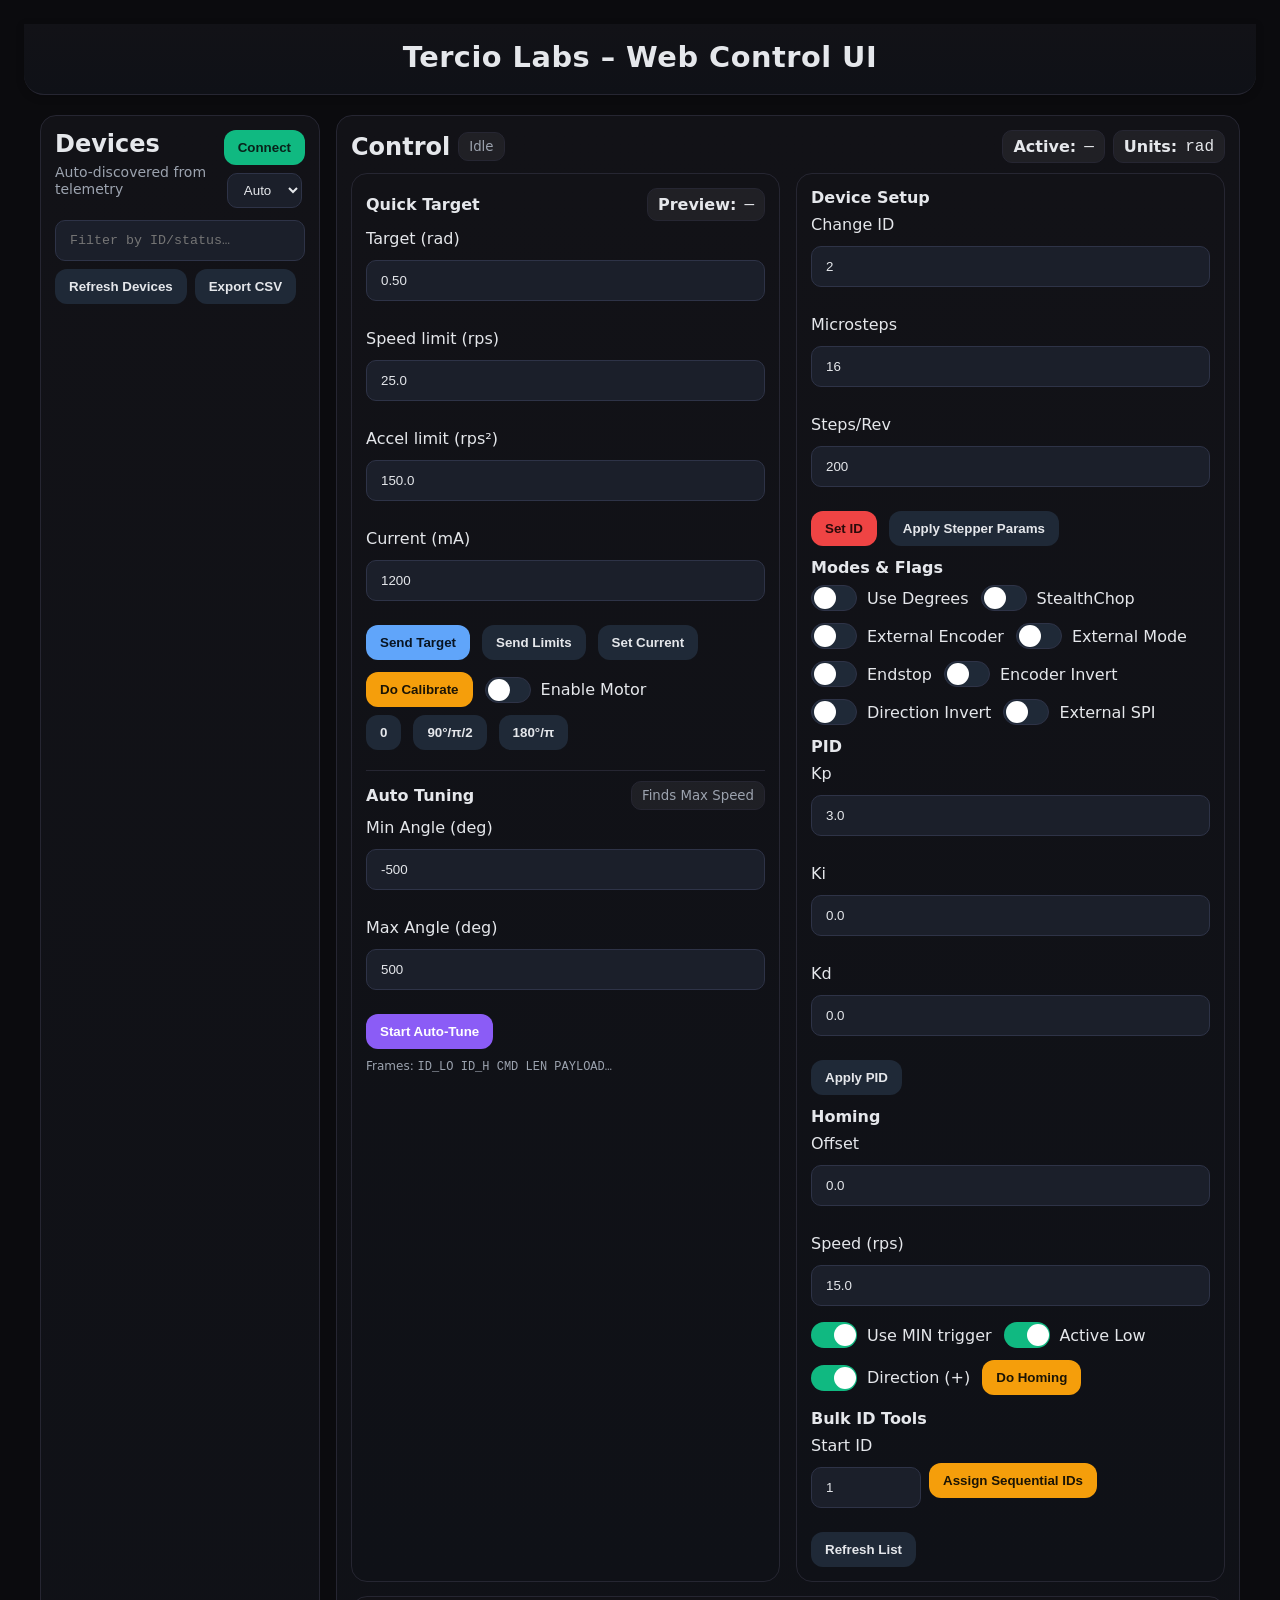
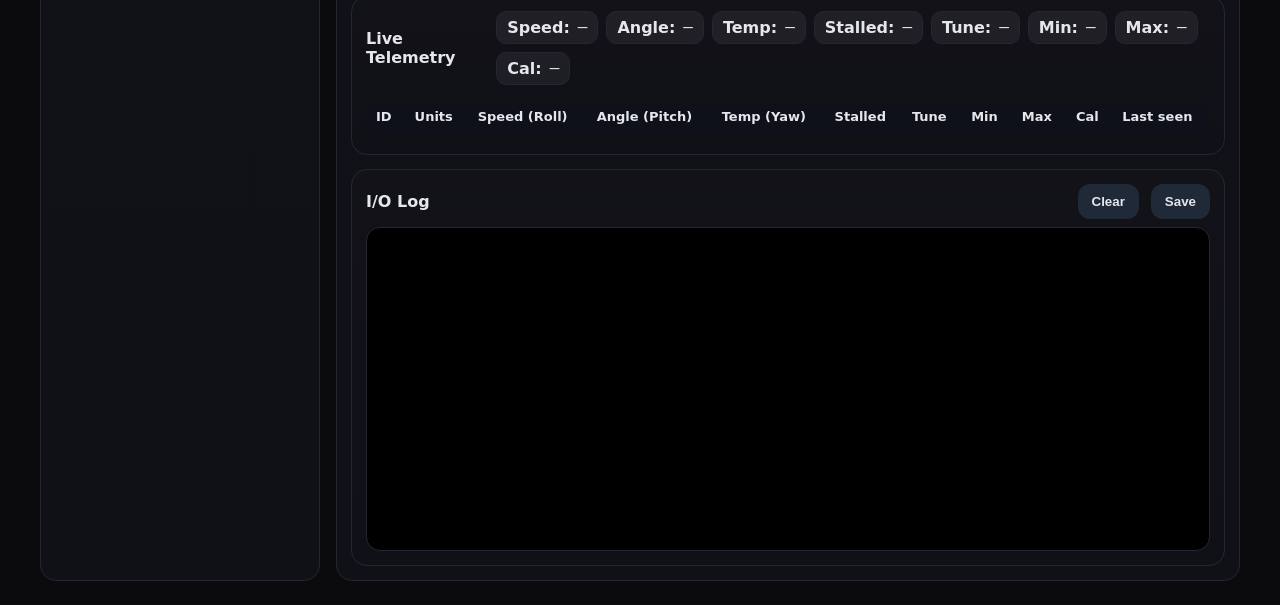
==== commit e72e4c64: "Logical Fixes" ====
--- a/web/Index.html
+++ b/web/Index.html
@@ -527,7 +527,7 @@
     }
 
     .cube {
-      width: 0; 
+      width: 0;
       height: 0;
       position: absolute;
       top: 50%;
@@ -546,87 +546,161 @@
       justify-content: center;
       color: #9ca3af;
       font-size: 10px;
-      box-shadow: inset 0 0 10px rgba(0,0,0,0.5);
+      box-shadow: inset 0 0 10px rgba(0, 0, 0, 0.5);
     }
 
     /* Top & Bottom: 120x120 */
-    .face-top, .face-bottom {
+    .face-top,
+    .face-bottom {
       width: 120px;
       height: 120px;
-      margin: -60px 0 0 -60px; /* Center it */
+      margin: -60px 0 0 -60px;
+      /* Center it */
     }
 
     /* Sides: 120x20 */
-    .face-front, .face-back, .face-left, .face-right {
+    .face-front,
+    .face-back,
+    .face-left,
+    .face-right {
       width: 120px;
       height: 20px;
-      margin: -10px 0 0 -60px; /* Center it */
+      margin: -10px 0 0 -60px;
+      /* Center it */
     }
 
     /* TRANSFORMS */
-    .face-top    { transform: rotateX(90deg) translateZ(10px); background: #111827; border: 1px solid var(--accent); }
-    .face-bottom { transform: rotateX(-90deg) translateZ(10px); background: #000; }
-    
-    .face-front  { transform: translateZ(60px); background: #374151; }
-    .face-back   { transform: rotateY(180deg) translateZ(60px); background: #374151; }
-    
-    .face-right  { transform: rotateY(90deg) translateZ(60px); background: #374151; }
-    .face-left   { transform: rotateY(-90deg) translateZ(60px); background: #374151; }
+    .face-top {
+      transform: rotateX(90deg) translateZ(10px);
+      background: #111827;
+      border: 1px solid var(--accent);
+    }
+
+    .face-bottom {
+      transform: rotateX(-90deg) translateZ(10px);
+      background: #000;
+    }
+
+    .face-front {
+      transform: translateZ(60px);
+      background: #374151;
+    }
+
+    .face-back {
+      transform: rotateY(180deg) translateZ(60px);
+      background: #374151;
+    }
+
+    .face-right {
+      transform: rotateY(90deg) translateZ(60px);
+      background: #374151;
+    }
+
+    .face-left {
+      transform: rotateY(-90deg) translateZ(60px);
+      background: #374151;
+    }
 
     /* Visual Arrow on Top */
     .face-top::after {
-        content: "▲";
-        font-size: 40px;
-        color: var(--accent);
-        opacity: 0.8;
+      content: "▲";
+      font-size: 40px;
+      color: var(--accent);
+      opacity: 0.8;
     }
 
     /* --- AXIS GIZMO --- */
     .axis {
       position: absolute;
-      top: 0; left: 0;
+      top: 0;
+      left: 0;
       transform-origin: 0 0;
       pointer-events: none;
     }
+
     /* X Axis - Red - Right */
     .axis-x {
-      width: 150px; height: 2px;
+      width: 150px;
+      height: 2px;
       background: #ef4444;
-      transform: rotateY(0deg); /* Points Right */
-    }
-    .axis-x::after { content: "X"; color: #ef4444; position: absolute; right: -15px; top: -7px; font-weight: bold; font-size:12px; }
+      transform: rotateY(0deg);
+      /* Points Right */
+    }
+
+    .axis-x::after {
+      content: "X";
+      color: #ef4444;
+      position: absolute;
+      right: -15px;
+      top: -7px;
+      font-weight: bold;
+      font-size: 12px;
+    }
 
     /* Y Axis - Green - Forward (into screen normally, but 3D space) */
     .axis-y {
-      width: 150px; height: 2px;
+      width: 150px;
+      height: 2px;
       background: #10b981;
-      transform: rotateY(-90deg); /* Points Forward/Back */
-    }
-    .axis-y::after { content: "Y"; color: #10b981; position: absolute; right: -15px; top: -7px; font-weight: bold; font-size:12px; }
+      transform: rotateY(-90deg);
+      /* Points Forward/Back */
+    }
+
+    .axis-y::after {
+      content: "Y";
+      color: #10b981;
+      position: absolute;
+      right: -15px;
+      top: -7px;
+      font-weight: bold;
+      font-size: 12px;
+    }
 
     /* Z Axis - Blue - Up */
     .axis-z {
-      width: 100px; height: 2px;
+      width: 100px;
+      height: 2px;
       background: #3b82f6;
-      transform: rotateZ(-90deg); /* Points Up */
-    }
-    .axis-z::after { content: "Z"; color: #3b82f6; position: absolute; right: -15px; top: -7px; font-weight: bold; font-size:12px; }
+      transform: rotateZ(-90deg);
+      /* Points Up */
+    }
+
+    .axis-z::after {
+      content: "Z";
+      color: #3b82f6;
+      position: absolute;
+      right: -15px;
+      top: -7px;
+      font-weight: bold;
+      font-size: 12px;
+    }
 
     .imu-stat-grid {
-        display: grid;
-        grid-template-columns: repeat(3, 1fr);
-        gap: 10px;
-        text-align: center;
-        margin-top: 20px;
-    }
+      display: grid;
+      grid-template-columns: repeat(3, 1fr);
+      gap: 10px;
+      text-align: center;
+      margin-top: 20px;
+    }
+
     .imu-stat-box {
-        background: var(--badge-bg);
-        border: 1px solid var(--border);
-        border-radius: 8px;
-        padding: 8px;
-    }
-    .imu-stat-box div:first-child { color: var(--muted); font-size: 12px; margin-bottom: 4px; }
-    .imu-stat-box div:last-child { font-family: monospace; font-weight: bold; font-size: 14px; }
+      background: var(--badge-bg);
+      border: 1px solid var(--border);
+      border-radius: 8px;
+      padding: 8px;
+    }
+
+    .imu-stat-box div:first-child {
+      color: var(--muted);
+      font-size: 12px;
+      margin-bottom: 4px;
+    }
+
+    .imu-stat-box div:last-child {
+      font-family: monospace;
+      font-weight: bold;
+      font-size: 14px;
+    }
   </style>
 </head>
 
@@ -677,84 +751,104 @@
       </div>
 
       <div class="split" style="margin-top:10px">
-        
+
         <div class="card">
-          
+
           <div id="imuControls" class="hidden">
-             <div class="section-title">
-                 <h3 style="margin:0;font-size:16px">IMU Orientation</h3>
-                 <button id="btnImuZero" class="btn info" style="padding: 4px 8px; font-size:12px;">Zero Orientation</button>
-             </div>
-                          <div class="imu-scene">
-                <div class="cube" id="imuCube">
-                   <div class="cube-face face-front"></div>
-                   <div class="cube-face face-back"></div>
-                   <div class="cube-face face-right"></div>
-                   <div class="cube-face face-left"></div>
-                   <div class="cube-face face-top"></div> <div class="cube-face face-bottom"></div>
-                   <div class="axis axis-x"></div>
-                   <div class="axis axis-y"></div>
-                   <div class="axis axis-z"></div>
-                </div>
-             </div>
-             <div class="imu-stat-grid">
-                <div class="imu-stat-box"><div>Roll</div><div id="valRoll">0.00</div></div>
-                <div class="imu-stat-box"><div>Pitch</div><div id="valPitch">0.00</div></div>
-                <div class="imu-stat-box"><div>Yaw</div><div id="valYaw">0.00</div></div>
-                <div class="imu-stat-box"><div>Acc X</div><div id="valAx">0.00</div></div>
-                <div class="imu-stat-box"><div>Acc Y</div><div id="valAy">0.00</div></div>
-                <div class="imu-stat-box"><div>Acc Z</div><div id="valAz">0.00</div></div>
-             </div>
+            <div class="section-title">
+              <h3 style="margin:0;font-size:16px">IMU Orientation</h3>
+              <button id="btnImuZero" class="btn info" style="padding: 4px 8px; font-size:12px;">Zero
+                Orientation</button>
+            </div>
+            <div class="imu-scene">
+              <div class="cube" id="imuCube">
+                <div class="cube-face face-front"></div>
+                <div class="cube-face face-back"></div>
+                <div class="cube-face face-right"></div>
+                <div class="cube-face face-left"></div>
+                <div class="cube-face face-top"></div>
+                <div class="cube-face face-bottom"></div>
+                <div class="axis axis-x"></div>
+                <div class="axis axis-y"></div>
+                <div class="axis axis-z"></div>
+              </div>
+            </div>
+            <div class="imu-stat-grid">
+              <div class="imu-stat-box">
+                <div>Roll</div>
+                <div id="valRoll">0.00</div>
+              </div>
+              <div class="imu-stat-box">
+                <div>Pitch</div>
+                <div id="valPitch">0.00</div>
+              </div>
+              <div class="imu-stat-box">
+                <div>Yaw</div>
+                <div id="valYaw">0.00</div>
+              </div>
+              <div class="imu-stat-box">
+                <div>Acc X</div>
+                <div id="valAx">0.00</div>
+              </div>
+              <div class="imu-stat-box">
+                <div>Acc Y</div>
+                <div id="valAy">0.00</div>
+              </div>
+              <div class="imu-stat-box">
+                <div>Acc Z</div>
+                <div id="valAz">0.00</div>
+              </div>
+            </div>
           </div>
 
           <div id="motorControls">
-              <div class="section-title">
-                <h3 style="margin:0;font-size:16px">Quick Target</h3>
-                <div class="pill"><b>Preview:</b> <span id="preview" class="mono">—</span></div>
-              </div>
-              <div class="grid">
-                <label>
-                  <span class="label-inline">Target (<span id="targetUnits">rad</span>)</span>
-                  <input type="number" id="inTarget" step="0.001" value="0.50">
-                </label>
-                <label>Speed limit (rps)<input type="number" id="inRps" step="0.01" value="25.0"></label>
-                <label>Accel limit (rps²)<input type="number" id="inRps2" step="0.1" value="150.0"></label>
-                <label>Current (mA)<input type="number" id="inmA" step="1" value="1200"></label>
-              </div>
-              <div class="toolbar" style="margin-top:8px">
-                <button id="btnSendTarget" class="btn info gated">Send Target</button>
-                <button id="btnSendLimits" class="btn secondary gated">Send Limits</button>
-                <button id="btnSetCurrent" class="btn secondary gated">Set Current</button>
-                <button id="btnCal" class="btn warn gated">Do Calibrate</button>
-                <label class="toggle gated"><input id="tglEnable" type="checkbox"><span class="switch"><span
-                      class="knob"></span></span><span>Enable Motor</span></label>
-              </div>
-              <div class="toolbar" style="margin-top:8px">
-                <button id="btn0" class="btn secondary gated">0</button>
-                <button id="btn90" class="btn secondary gated">90°/π/2</button>
-                <button id="btn180" class="btn secondary gated">180°/π</button>
-              </div>
-    
-              <div class="section-title"
-                style="margin-top:20px; border-top:1px solid var(--border); padding-top:10px">
-                <h3 style="margin:0;font-size:16px">Auto Tuning</h3>
-                <div class="pill"><small>Finds Max Speed</small></div>
-              </div>
-              <div class="grid">
-                <label>Min Angle (deg)<input type="number" id="inTuneMin" value="-90"></label>
-                <label>Max Angle (deg)<input type="number" id="inTuneMax" value="90"></label>
-              </div>
-              <div class="toolbar" style="margin-top:8px">
-                <button id="btnAutoTune" class="btn magic gated">Start Auto-Tune</button>
-              </div>
-              
-              <div class="hint" style="margin-top:10px">Frames: <span class="mono">ID_LO ID_H CMD LEN
-                  PAYLOAD…</span></div>
+            <div class="section-title">
+              <h3 style="margin:0;font-size:16px">Quick Target</h3>
+              <div class="pill"><b>Preview:</b> <span id="preview" class="mono">—</span></div>
+            </div>
+            <div class="grid">
+              <label>
+                <span class="label-inline">Target (<span id="targetUnits">rad</span>)</span>
+                <input type="number" id="inTarget" step="0.001" value="0.50">
+              </label>
+              <label>Speed limit (rps)<input type="number" id="inRps" step="0.01" value="25.0"></label>
+              <label>Accel limit (rps²)<input type="number" id="inRps2" step="0.1" value="150.0"></label>
+              <label>Current (mA)<input type="number" id="inmA" step="1" value="1200"></label>
+            </div>
+            <div class="toolbar" style="margin-top:8px">
+              <button id="btnSendTarget" class="btn info gated">Send Target</button>
+              <button id="btnSendLimits" class="btn secondary gated">Send Limits</button>
+              <button id="btnSetCurrent" class="btn secondary gated">Set Current</button>
+              <button id="btnCal" class="btn warn gated">Do Calibrate</button>
+              <label class="toggle gated"><input id="tglEnable" type="checkbox"><span class="switch"><span
+                    class="knob"></span></span><span>Enable Motor</span></label>
+            </div>
+            <div class="toolbar" style="margin-top:8px">
+              <button id="btn0" class="btn secondary gated">0</button>
+              <button id="btn90" class="btn secondary gated">90°/π/2</button>
+              <button id="btn180" class="btn secondary gated">180°/π</button>
+            </div>
+
+            <div class="section-title"
+              style="margin-top:20px; border-top:1px solid var(--border); padding-top:10px">
+              <h3 style="margin:0;font-size:16px">Auto Tuning</h3>
+              <div class="pill"><small>Finds Max Speed</small></div>
+            </div>
+            <div class="grid">
+              <label>Min Angle (deg)<input type="number" id="inTuneMin" value="-500"></label>
+              <label>Max Angle (deg)<input type="number" id="inTuneMax" value="500"></label>
+            </div>
+            <div class="toolbar" style="margin-top:8px">
+              <button id="btnAutoTune" class="btn magic gated">Start Auto-Tune</button>
+            </div>
+
+            <div class="hint" style="margin-top:10px">Frames: <span class="mono">ID_LO ID_H CMD LEN
+                PAYLOAD…</span></div>
           </div>
         </div>
 
         <div class="card">
-            <div class="section-title">
+          <div class="section-title">
             <h3 style="margin:0;font-size:16px">Device Setup</h3>
           </div>
           <div class="grid">
@@ -895,6 +989,7 @@
         DO_AUTO_TUNE: 0x14,
         TELEMETRY: 0x01,
         IMU_TELEMETRY: 0x02,
+        IMU_SETID: 0xA1,
         RESET_ORIENT: 0xA2
       };
 
@@ -906,7 +1001,32 @@
         speed: (id, rps) => { const p = f32le(rps), h = header(id, CMD.SET_SPEED_LIMIT, p.length), o = new Uint8Array(h.length + p.length); o.set(h, 0); o.set(p, h.length); return o; },
         accel: (id, a) => { const p = f32le(a), h = header(id, CMD.SET_ACCEL_LIMIT, p.length), o = new Uint8Array(h.length + p.length); o.set(h, 0); o.set(p, h.length); return o; },
         current: (id, ma) => { const p = u16le(ma), h = header(id, CMD.SET_CURRENT_MA, p.length), o = new Uint8Array(h.length + p.length); o.set(h, 0); o.set(p, h.length); return o; },
-        setId: (id, nid) => { const p = u16le(clamp11(nid)), h = header(id, CMD.SET_ID, p.length), o = new Uint8Array(h.length + p.length); o.set(h, 0); o.set(p, h.length); return o; },
+        
+        // UPDATED ID LOGIC: Handles IMU (3-byte) vs Motor (2-byte)
+        setId: (id, nid, isImu = false) => {
+          if (isImu) {
+             // IMU Protocol: Bridge inserts CMD (0xA1) at byte 0 automatically.
+             // We only send [ID_LO, ID_HI] in the payload.
+             const p = new Uint8Array(2); // Length 2
+             const safe = clamp11(nid);
+             p[0] = safe & 0xFF;        
+             p[1] = (safe >> 8) & 0xFF;
+             
+             // The 0xA1 in the header becomes data[0] on the wire
+             const h = header(id, CMD.IMU_SETID, p.length);
+             const o = new Uint8Array(h.length + p.length);
+             o.set(h, 0); o.set(p, h.length); 
+             return o;
+          } else {
+             // Motor Protocol: [ID_LO, ID_HI]
+             const p = u16le(clamp11(nid));
+             const h = header(id, CMD.SET_ID, p.length);
+             const o = new Uint8Array(h.length + p.length);
+             o.set(h, 0); o.set(p, h.length);
+             return o;
+          }
+        },
+
         microsteps: (id, n) => { const p = u16le(n), h = header(id, CMD.SET_MICROSTEPS, p.length), o = new Uint8Array(h.length + p.length); o.set(h, 0); o.set(p, h.length); return o; },
         stepsPerRev: (id, n) => { const p = u16le(n), h = header(id, CMD.SET_STEPS_PER_REV, p.length), o = new Uint8Array(h.length + p.length); o.set(h, 0); o.set(p, h.length); return o; },
         bool1: (id, cmd, on) => { const p = u8(on ? 1 : 0), h = header(id, cmd, p.length), o = new Uint8Array(h.length + p.length); o.set(h, 0); o.set(p, h.length); return o; },
@@ -939,7 +1059,7 @@
       const activeIdEl = $('activeId'), activeUnitsEl = $('activeUnits'), targetUnitsEl = $('targetUnits');
       const motorUnitsTag = $('motorUnitsTag'), imuTag = $('imuTag');
       const motorControls = $('motorControls'), imuControls = $('imuControls'), imuCube = $('imuCube');
-      
+
       const inTarget = $('inTarget'), inRps = $('inRps'), inRps2 = $('inRps2'), inmA = $('inmA');
       const inTuneMin = $('inTuneMin'), inTuneMax = $('inTuneMax');
       const tglEnable = $('tglEnable');
@@ -1054,80 +1174,80 @@
           t.root.classList.toggle('active', act);
           t.root.setAttribute('aria-selected', act ? 'true' : 'false');
         }
-        // Force sync on selection to update UI with latest telemetry data
-        syncFormFromState(id);
+        // Force full sync on selection so inputs populate
+        syncFormFromState(id, true);
         renderActive(); gate(); preview();
       }
 
       function renderActive() {
         const st = store.devices.get(store.activeId);
         activeIdEl.textContent = (store.activeId == null) ? '—' : (`0x${store.activeId.toString(16).toUpperCase()} (${store.activeId})`);
-        
+
         const isImu = (st && st.type === 'imu');
-        
+
         // Toggle Controls visibility
         if (isImu) {
-            motorControls.classList.add('hidden');
-            imuControls.classList.remove('hidden');
-            imuTag.classList.remove('hidden');
-            motorUnitsTag.classList.add('hidden');
-            // Hide motor specific params in setup
-            document.querySelectorAll('.motor-specific').forEach(el => el.classList.add('hidden'));
-            
-            // IMU Stats
-            const r = st.roll || 0, p = st.pitch || 0, y = st.yaw || 0;
-            valRoll.textContent = r.toFixed(2);
-            valPitch.textContent = p.toFixed(2);
-            valYaw.textContent = y.toFixed(2);
-            valAx.textContent = (st.ax||0).toFixed(2);
-            valAy.textContent = (st.ay||0).toFixed(2);
-            valAz.textContent = (st.az||0).toFixed(2);
-            
-            // 3D Cube Transform
-            imuCube.style.transform = `rotateX(${p}deg) rotateZ(${y * -1}deg) rotateY(${r}deg)`;
-            
-            // Telemetry sidebar
-             tlmSpeed.textContent = '—';
-             tlmAngle.textContent = '—';
-             const tempVal = (st.imuTemp != null ? st.imuTemp : st.temp);
-             tlmTemp.textContent = tempVal != null ? tempVal.toFixed(1) : '—';
-             tlmMin.textContent = '—';
-             tlmMax.textContent = '—';
-             tlmCal.textContent = '—';
-             tlmStalled.textContent = '—';
-             tlmTune.textContent = '—';
-             stallWarn.classList.add('hidden');
+          motorControls.classList.add('hidden');
+          imuControls.classList.remove('hidden');
+          imuTag.classList.remove('hidden');
+          motorUnitsTag.classList.add('hidden');
+          // Hide motor specific params in setup
+          document.querySelectorAll('.motor-specific').forEach(el => el.classList.add('hidden'));
+
+          // IMU Stats
+          const r = st.roll || 0, p = st.pitch || 0, y = st.yaw || 0;
+          valRoll.textContent = r.toFixed(2);
+          valPitch.textContent = p.toFixed(2);
+          valYaw.textContent = y.toFixed(2);
+          valAx.textContent = (st.ax || 0).toFixed(2);
+          valAy.textContent = (st.ay || 0).toFixed(2);
+          valAz.textContent = (st.az || 0).toFixed(2);
+
+          // 3D Cube Transform
+          imuCube.style.transform = `rotateX(${p}deg) rotateZ(${y * -1}deg) rotateY(${r}deg)`;
+
+          // Telemetry sidebar
+          tlmSpeed.textContent = '—';
+          tlmAngle.textContent = '—';
+          const tempVal = (st.imuTemp != null ? st.imuTemp : st.temp);
+          tlmTemp.textContent = tempVal != null ? tempVal.toFixed(1) : '—';
+          tlmMin.textContent = '—';
+          tlmMax.textContent = '—';
+          tlmCal.textContent = '—';
+          tlmStalled.textContent = '—';
+          tlmTune.textContent = '—';
+          stallWarn.classList.add('hidden');
         } else {
-            motorControls.classList.remove('hidden');
-            imuControls.classList.add('hidden');
-            imuTag.classList.add('hidden');
-            motorUnitsTag.classList.remove('hidden');
-            document.querySelectorAll('.motor-specific').forEach(el => el.classList.remove('hidden'));
-            
-            // Existing Motor Render Logic
-            const units = st ? (st.units || 0) : 0;
-            activeUnitsEl.textContent = units === 1 ? 'deg' : 'rad';
-            targetUnitsEl.textContent = units === 1 ? 'deg' : 'rad';
-            $('btn90').textContent = units === 1 ? '90°' : 'π/2';
-            $('btn180').textContent = units === 1 ? '180°' : 'π';
-    
-            tlmSpeed.textContent = st && st.speed != null ? st.speed.toFixed(4) : '—';
-            tlmAngle.textContent = st && st.angle != null ? st.angle.toFixed(4) : '—';
-            tlmTemp.textContent = st && st.temp != null ? st.temp.toFixed(1) : '—';
-            tlmMin.textContent = st && st.min != null ? (st.min ? 'YES' : 'NO') : '—';
-            tlmMax.textContent = st && st.max != null ? (st.max ? 'YES' : 'NO') : '—';
-            tlmCal.textContent = st && st.cal ? 'YES' : 'NO';
-    
-            // Stalled + Tuning
-            const isStalled = !!(st && st.stalled);
-            tlmStalled.textContent = isStalled ? 'YES' : 'NO';
-            tlmStalled.style.color = isStalled ? '#ef4444' : 'inherit';
-            stallWarn.classList.toggle('hidden', !isStalled);
-    
-            const tuneVal = (st && st.tuneState) || 0;
-            const tuneStr = TUNE_STATES[tuneVal] || String(tuneVal);
-            tlmTune.textContent = tuneStr;
-            tlmTune.style.color = (tuneVal !== 0) ? '#60a5fa' : 'inherit';
+          motorControls.classList.remove('hidden');
+          imuControls.classList.add('hidden');
+          imuTag.classList.add('hidden');
+          motorUnitsTag.classList.remove('hidden');
+          document.querySelectorAll('.motor-specific').forEach(el => el.classList.remove('hidden'));
+
+          // Existing Motor Render Logic
+          const units = st ? (st.units || 0) : 0;
+          activeUnitsEl.textContent = units === 1 ? 'deg' : 'rad';
+          targetUnitsEl.textContent = units === 1 ? 'deg' : 'rad';
+          $('btn90').textContent = units === 1 ? '90°' : 'π/2';
+          $('btn180').textContent = units === 1 ? '180°' : 'π';
+
+          tlmSpeed.textContent = st && st.speed != null ? st.speed.toFixed(4) : '—';
+          tlmAngle.textContent = st && st.angle != null ? st.angle.toFixed(4) : '—';
+          tlmTemp.textContent = st && st.temp != null ? st.temp.toFixed(1) : '—';
+          tlmMin.textContent = st && st.min != null ? (st.min ? 'YES' : 'NO') : '—';
+          tlmMax.textContent = st && st.max != null ? (st.max ? 'YES' : 'NO') : '—';
+          tlmCal.textContent = st && st.cal ? 'YES' : 'NO';
+
+          // Stalled + Tuning
+          const isStalled = !!(st && st.stalled);
+          tlmStalled.textContent = isStalled ? 'YES' : 'NO';
+          tlmStalled.style.color = isStalled ? '#ef4444' : 'inherit';
+          stallWarn.classList.toggle('hidden', !isStalled);
+
+          const tuneVal = (st && st.tuneState) || 0;
+          const tuneStr = TUNE_STATES[tuneVal] || String(tuneVal);
+          tlmTune.textContent = tuneStr;
+          tlmTune.style.color = (tuneVal !== 0) ? '#60a5fa' : 'inherit';
         }
       }
 
@@ -1143,10 +1263,10 @@
 
           if (s.type === 'imu') {
             tr.appendChild(td('deg')); // Units
-            tr.appendChild(td(`R: ${(s.roll||0).toFixed(2)}`)); // Speed col reused
-            tr.appendChild(td(`P: ${(s.pitch||0).toFixed(2)}`)); // Angle col reused
-            tr.appendChild(td(`Y: ${(s.yaw||0).toFixed(2)}`));   // Temp col reused
-            
+            tr.appendChild(td(`R: ${(s.roll || 0).toFixed(2)}`)); // Speed col reused
+            tr.appendChild(td(`P: ${(s.pitch || 0).toFixed(2)}`)); // Angle col reused
+            tr.appendChild(td(`Y: ${(s.yaw || 0).toFixed(2)}`));    // Temp col reused
+
             // Blank out motor columns for IMU
             tr.appendChild(td('—')); // Stalled
             tr.appendChild(td('—')); // Tune
@@ -1243,7 +1363,7 @@
       function parseImuTelemetry(canArbId, u8arr) {
         if (u8arr.length < 28) return null;
         const dv = new DataView(u8arr.buffer, u8arr.byteOffset, u8arr.byteLength);
-        
+
         const roll = dv.getFloat32(0, true);
         const pitch = dv.getFloat32(4, true);
         const yaw = dv.getFloat32(8, true);
@@ -1253,7 +1373,7 @@
         const temp = dv.getFloat32(24, true);
 
         if (!isFinite(roll) || !isFinite(pitch) || !isFinite(yaw)) return null;
-        
+
         // Return ID from header
         return { id: canArbId, roll, pitch, yaw, ax, ay, az, temp };
       }
@@ -1261,28 +1381,25 @@
       // Flags
       const FL = { ENCINV: 0x01, DIRINV: 0x02, STEALTH: 0x04, EXTMODE: 0x08, ENDSTOP: 0x10, EXTENC: 0x20, CAL: 0x40 };
 
-      function applyFlagsToFormFromByte(flags) {
-        tglStealth.checked = !!(flags & FL.STEALTH);
-        tglExtEnc.checked = !!(flags & FL.EXTENC);
-        tglExtMode.checked = !!(flags & FL.EXTMODE);
-        tglEndstop.checked = !!(flags & FL.ENDSTOP);
-        tglEncInvert.checked = !!(flags & FL.ENCINV);
-        tglDirInvert.checked = !!(flags & FL.DIRINV);
-        tglEnable.checked = true;
-      }
-
-      function syncFormFromState(id) {
+      // UPDATED SYNC FUNCTION: Checks fullSync to determine if inputs should be overwritten
+      function syncFormFromState(id, fullSync = false) {
         const st = store.devices.get(id);
-        if (!st || st.type === 'imu') return; // IMU has no motor config to sync
-
-        // Units
+        if (!st || st.type === 'imu') return;
+
+        // Units - always keep in sync as this affects how we read the numbers
         const isDeg = (st.units === 1);
         const u = $('tglUnitsDeg');
         if (u) { u.indeterminate = false; u.checked = isDeg; }
 
-        // Flags bitfield (from telemetry)
+        // --- FLAGS (Always sync these live, as they indicate active state) ---
         const fl = st.flags ?? 0;
-        const setCB = (el, on) => { if (!el) return; el.indeterminate = false; el.checked = !!on; };
+        const setCB = (el, on) => {
+          // Only update if user isn't currently clicking/holding it
+          if (el && document.activeElement !== el) {
+            el.indeterminate = false;
+            el.checked = !!on;
+          }
+        };
 
         setCB($('tglStealth'), (fl & FL.STEALTH));
         setCB($('tglExtEnc'), (fl & FL.EXTENC));
@@ -1291,48 +1408,51 @@
         setCB($('tglEncInvert'), (fl & FL.ENCINV));
         setCB($('tglDirInvert'), (fl & FL.DIRINV));
 
-        // Update inputs only if NOT focused to avoid overwriting user typing
-        const setVal = (el, v) => {
-          if (el && document.activeElement !== el && v != null) {
-            el.value = String(v);
+        // External SPI has no telemetry, so we don't overwrite it here.
+
+        // --- INPUTS (Only sync these when explicitly requested, e.g. on selection) ---
+        if (fullSync) {
+          const setVal = (el, v) => {
+            if (el && v != null) {
+               // CRITICAL FIX: Even if code requests full sync, DO NOT overwrite the
+               // specific input the user is currently typing in.
+               if (document.activeElement === el) return;
+               el.value = String(v);
+            }
+          };
+
+          setVal($('ms'), st.microsteps);
+          setVal($('spr'), st.stepsPerRev);
+          setVal($('inmA'), st.currentmA);
+
+          if (st.maxRPS != null) {
+            const v = st.maxRPS.toFixed(2).replace(/\.0+$/, '').replace(/\.$/, '');
+            setVal($('inRps'), v);
           }
-        };
-
-        setVal($('ms'), st.microsteps);
-        setVal($('spr'), st.stepsPerRev);
-        setVal($('inmA'), st.currentmA);
-
-        // Populate Speed/Accel Limits (from config)
-        if (st.maxRPS != null) {
-          const v = st.maxRPS.toFixed(2).replace(/\.0+$/, '').replace(/\.$/, '');
-          setVal($('inRps'), v);
+          if (st.maxRPS2 != null) {
+            const v = st.maxRPS2.toFixed(1).replace(/\.0+$/, '').replace(/\.$/, '');
+            setVal($('inRps2'), v);
+          }
+
+          if (st.kp != null) {
+            const v = st.kp.toFixed(3).replace(/\.0+$/, '').replace(/\.$/, '');
+            setVal($('pidKp'), v);
+          }
+          if (st.ki != null) {
+            const v = st.ki.toFixed(3).replace(/\.0+$/, '').replace(/\.$/, '');
+            setVal($('pidKi'), v);
+          }
+          if (st.kd != null) {
+            const v = st.kd.toFixed(3).replace(/\.0+$/, '').replace(/\.$/, '');
+            setVal($('pidKd'), v);
+          }
         }
-        if (st.maxRPS2 != null) {
-          const v = st.maxRPS2.toFixed(1).replace(/\.0+$/, '').replace(/\.$/, '');
-          setVal($('inRps2'), v);
-        }
-
-        if (st.kp != null) {
-          const v = st.kp.toFixed(3).replace(/\.0+$/, '').replace(/\.$/, '');
-          setVal($('pidKp'), v);
-        }
-        if (st.ki != null) {
-          const v = st.ki.toFixed(3).replace(/\.0+$/, '').replace(/\.$/, '');
-          setVal($('pidKi'), v);
-        }
-        if (st.kd != null) {
-          const v = st.kd.toFixed(3).replace(/\.0+$/, '').replace(/\.$/, '');
-          setVal($('pidKd'), v);
-        }
-
-        // Also update labels that depend on units
+
+        // Update labels that depend on units (Always safe to update)
         $('activeUnits').textContent = isDeg ? 'deg' : 'rad';
         $('targetUnits').textContent = isDeg ? 'deg' : 'rad';
         $('btn90').textContent = isDeg ? '90°' : 'π/2';
         $('btn180').textContent = isDeg ? '180°' : 'π';
-
-        // External SPI (no telemetry) — keep last user value if set
-        if (st.extSpi != null) { const el = $('tglExtSPI'); if (el) { el.indeterminate = false; el.checked = !!st.extSpi; } }
       }
 
       // Web Serial (single writer + queued writes)
@@ -1398,7 +1518,6 @@
           const payload = rxBuf.subarray(4, 4 + len);
 
           // DEBUG LOGGING
-          // Check console for raw packets
           console.log(`PKT ID:0x${id.toString(16)} CMD:0x${cmd.toString(16)} LEN:${len}`);
 
           // 1. Motor Telemetry (Command 0x01) - ID can be anything
@@ -1407,7 +1526,11 @@
             if (p) {
               const prev = store.devices.get(p.id) || {};
               const isNew = !store.devices.has(p.id);
-              const tuneFinished = (p.tuneState === 5 && prev.tuneState !== 5);
+              
+              // Only trigger "Finished" if previous state was active (1-4) and now is 5.
+              // This prevents flickering between Idle(0) and Done(5) from triggering syncs.
+              const prevTune = prev.tuneState || 0;
+              const tuneFinished = (p.tuneState === 5 && (prevTune >= 1 && prevTune <= 4));
 
               const st = {
                 ...prev,
@@ -1440,21 +1563,24 @@
               if (store.activeId === p.id) {
                 if (tuneFinished) {
                   logInfo(`Auto-Tune complete for ID ${p.id}. Syncing UI.`);
-                  syncFormFromState(p.id);
+                  // Auto-tune changed internal values, so force a sync
+                  syncFormFromState(p.id, true);
                 }
                 renderActive();
                 if (!tuneFinished) {
-                  syncFormFromState(p.id);
+                  // Normal update: do NOT overwrite inputs
+                  syncFormFromState(p.id, false);
                 }
               }
 
               if (store.activeId === null || isNew) {
                 if (store.activeId === null) setActive(p.id);
-                if (store.activeId === p.id) syncFormFromState(p.id);
+                // New device -> Force sync inputs
+                if (store.activeId === p.id) syncFormFromState(p.id, true);
               }
               renderActive(); renderTable(); gate();
             }
-          } 
+          }
           // 2. IMU Telemetry (Command 0x02)
           else if (cmd === CMD.IMU_TELEMETRY) {
             const imu = parseImuTelemetry(id, payload); // Pass ID from header
@@ -1483,8 +1609,8 @@
               renderTable(); gate();
             }
           } else {
-             const hexId = id.toString(16).toUpperCase();
-             const hexCmd = cmd.toString(16).toUpperCase();
+            const hexId = id.toString(16).toUpperCase();
+            const hexCmd = cmd.toString(16).toUpperCase();
           }
 
           rxBuf = rxBuf.subarray(total);
@@ -1545,14 +1671,14 @@
         sendBytes(frame.autoTune(store.activeId, min, max));
         setStatus('Auto-Tune started...');
       };
-      
+
       // Zero IMU Button
       $('btnImuZero').onclick = () => {
         if (store.activeId == null) return;
         const st = store.devices.get(store.activeId);
         if (st && st.type === 'imu') {
-            sendBytes(frame.resetOrient(store.activeId));
-            logInfo(`Sent Zero Orientation to IMU ${store.activeId}`);
+          sendBytes(frame.resetOrient(store.activeId));
+          logInfo(`Sent Zero Orientation to IMU ${store.activeId}`);
         }
       };
 
@@ -1563,13 +1689,20 @@
         sendBytes(frame.bool1(store.activeId, CMD.SET_ENABLED, tglEnable.checked));
       };
 
+      // UPDATED ID BUTTON: Checks device type and passes flag to setId
       $('btnApplyID').onclick = () => {
         if (store.activeId == null) return;
         const st = store.devices.get(store.activeId);
         const oldId = store.activeId;
         const nid = clamp11(parseInt(newIdEl.value, 10) || 0);
         if (nid === oldId) return;
-        sendBytes(frame.setId(oldId, nid));
+
+        // Check if current device is IMU
+        const isImu = (st && st.type === 'imu');
+        
+        sendBytes(frame.setId(oldId, nid, isImu));
+        
+        // Update Store
         const dev = store.devices.get(oldId) || {};
         store.devices.delete(oldId);
         store.devices.set(nid, dev);
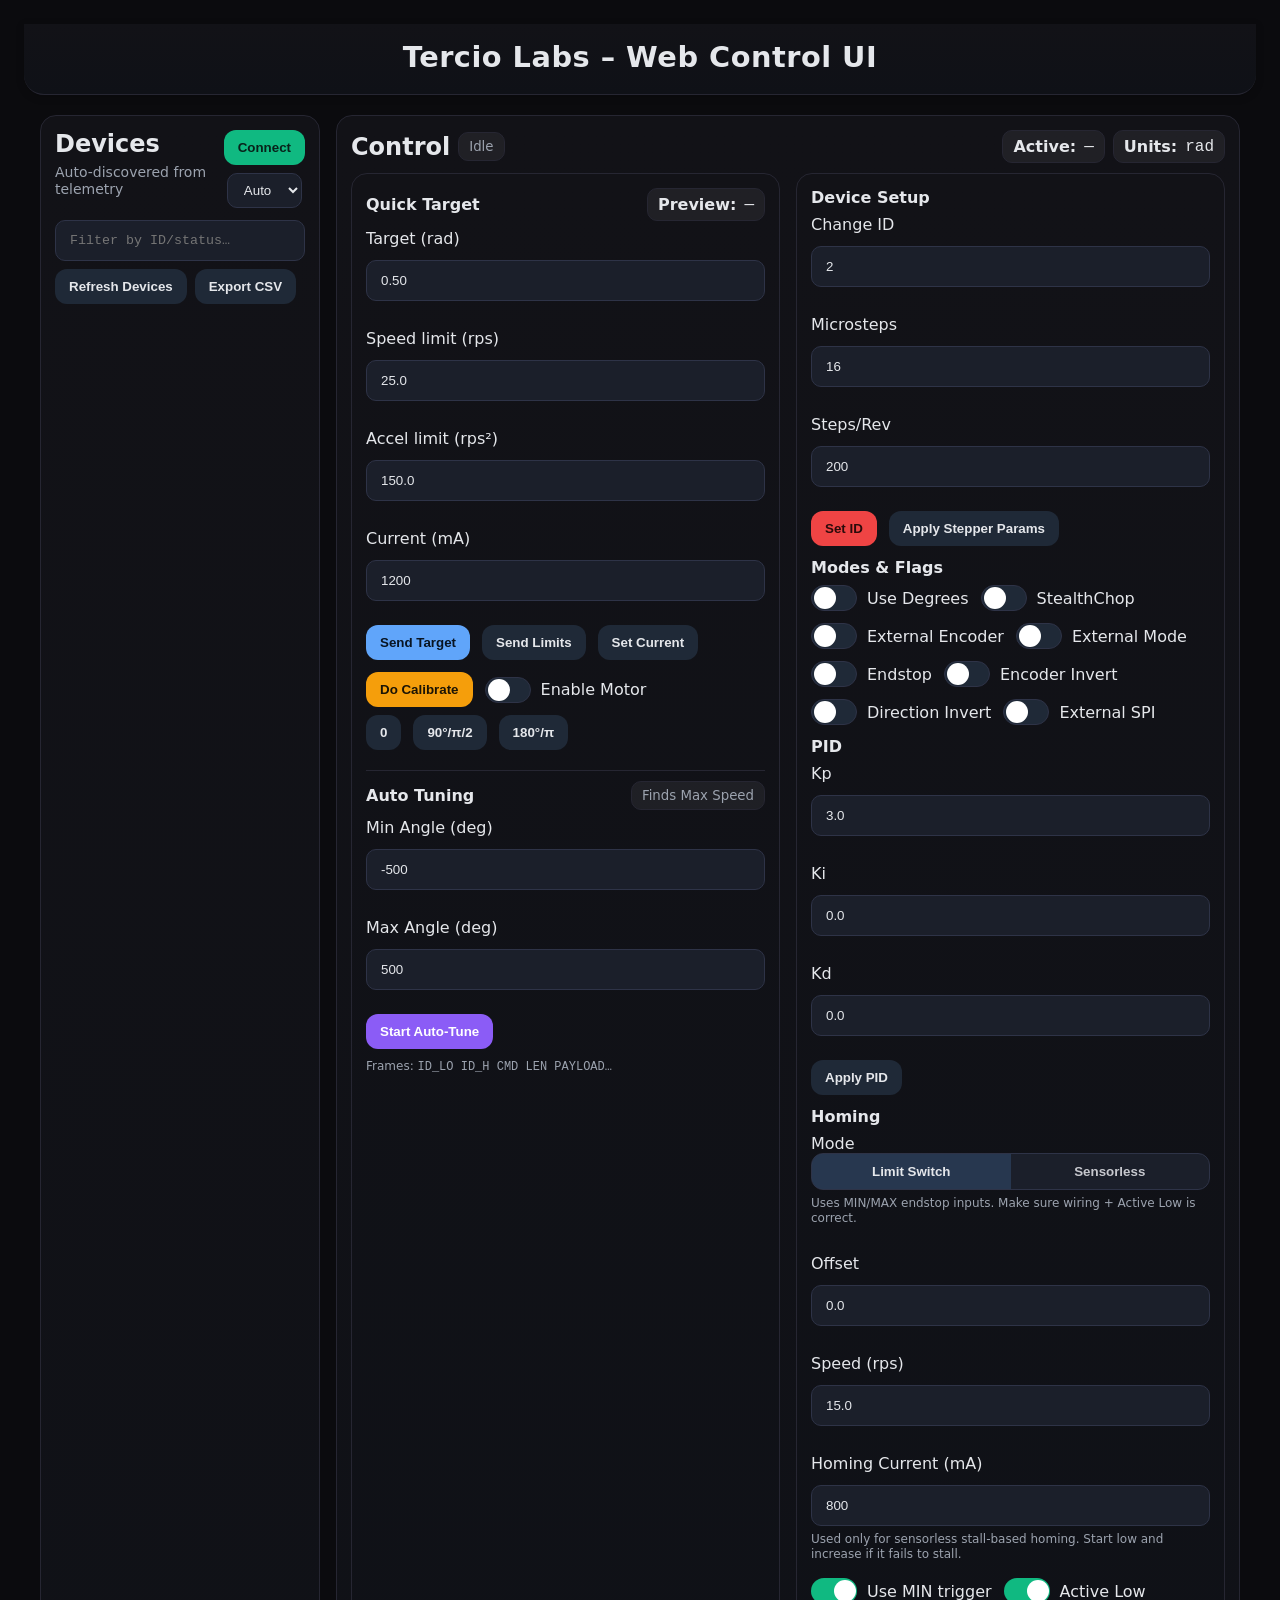
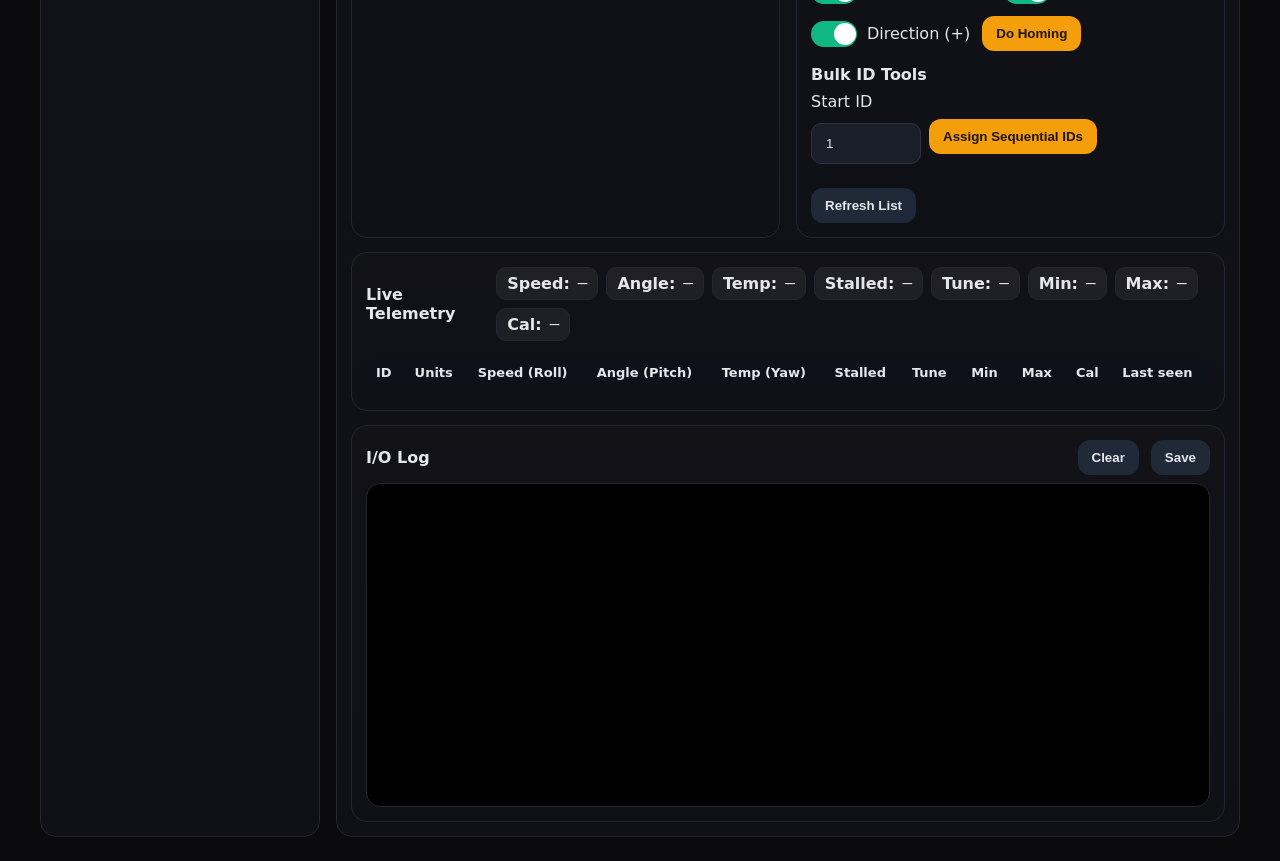
==== commit 1094e82f: "crash fix" ====
--- a/web/Index.html
+++ b/web/Index.html
@@ -254,7 +254,6 @@
       display: none !important;
     }
 
-
     /* Devices header layout */
     .dev-header2 {
       display: flex;
@@ -503,15 +502,6 @@
       font-weight: 700;
       letter-spacing: 0.5px;
       color: var(--fg);
-    }
-
-    .brand-header .brand-name {
-      background: linear-gradient(90deg, #60a5fa, #93c5fd);
-      -webkit-background-clip: text;
-      background-clip: text;
-      -webkit-text-fill-color: transparent;
-      font-weight: 700;
-      filter: drop-shadow(0 0 2px rgba(96, 165, 250, 0.3));
     }
 
     /* --- IMU 3D Visualization --- */
@@ -555,7 +545,6 @@
       width: 120px;
       height: 120px;
       margin: -60px 0 0 -60px;
-      /* Center it */
     }
 
     /* Sides: 120x20 */
@@ -566,10 +555,8 @@
       width: 120px;
       height: 20px;
       margin: -10px 0 0 -60px;
-      /* Center it */
-    }
-
-    /* TRANSFORMS */
+    }
+
     .face-top {
       transform: rotateX(90deg) translateZ(10px);
       background: #111827;
@@ -601,7 +588,6 @@
       background: #374151;
     }
 
-    /* Visual Arrow on Top */
     .face-top::after {
       content: "▲";
       font-size: 40px;
@@ -618,13 +604,11 @@
       pointer-events: none;
     }
 
-    /* X Axis - Red - Right */
     .axis-x {
       width: 150px;
       height: 2px;
       background: #ef4444;
       transform: rotateY(0deg);
-      /* Points Right */
     }
 
     .axis-x::after {
@@ -637,13 +621,11 @@
       font-size: 12px;
     }
 
-    /* Y Axis - Green - Forward (into screen normally, but 3D space) */
     .axis-y {
       width: 150px;
       height: 2px;
       background: #10b981;
       transform: rotateY(-90deg);
-      /* Points Forward/Back */
     }
 
     .axis-y::after {
@@ -656,13 +638,11 @@
       font-size: 12px;
     }
 
-    /* Z Axis - Blue - Up */
     .axis-z {
       width: 100px;
       height: 2px;
       background: #3b82f6;
       transform: rotateZ(-90deg);
-      /* Points Up */
     }
 
     .axis-z::after {
@@ -700,6 +680,50 @@
       font-family: monospace;
       font-weight: bold;
       font-size: 14px;
+    }
+
+    /* --- HOMING MODE CARD --- */
+    .seg {
+      display: inline-flex;
+      border: 1px solid var(--field-border);
+      background: var(--field-bg);
+      border-radius: 12px;
+      overflow: hidden;
+      width: 100%;
+    }
+
+    .seg button {
+      flex: 1;
+      padding: 10px 10px;
+      border: 0;
+      background: transparent;
+      color: var(--fg);
+      cursor: pointer;
+      font-weight: 700;
+      opacity: 0.85;
+    }
+
+    .seg button.active {
+      background: rgba(96, 165, 250, 0.18);
+      color: var(--fg);
+      opacity: 1;
+    }
+
+    .seg-hint {
+      margin-top: 6px;
+      font-size: 12px;
+      color: var(--muted);
+      line-height: 1.25;
+    }
+
+    .inline-warn {
+      margin-top: 10px;
+      padding: 10px;
+      border-radius: 10px;
+      border: 1px solid #6b1d1d;
+      background: #2a1111;
+      color: #ffd2d2;
+      font-size: 12px;
     }
   </style>
 </head>
@@ -725,12 +749,14 @@
         </div>
       </div>
 
-      <div class="search"> <input id="devSearch" placeholder="Filter by ID/status…" class="mono" style="flex:1">
-        <button id="btnRefreshDevices" class="btn secondary">Refresh Devices</button> <button id="btnExport"
-          class="btn secondary">Export CSV</button>
+      <div class="search">
+        <input id="devSearch" placeholder="Filter by ID/status…" class="mono" style="flex:1">
+        <button id="btnRefreshDevices" class="btn secondary">Refresh Devices</button>
+        <button id="btnExport" class="btn secondary">Export CSV</button>
       </div>
       <div id="devList" class="dev-list" style="margin-top:10px"></div>
     </div>
+
     <div class="card">
       <div class="section-title">
         <div class="row">
@@ -747,8 +773,7 @@
       <div id="stallWarn" class="warnbar stall hidden">
         <span>⚠ <b>MOTOR STALLED!</b> Send a new target angle or use Auto-Tune to recover.</span>
       </div>
-      <div id="calibWarn" class="warnbar hidden"><b>⚠ Not calibrated.</b> Run <i>Do Calibrate</i> on this device.
-      </div>
+      <div id="calibWarn" class="warnbar hidden"><b>⚠ Not calibrated.</b> Run <i>Do Calibrate</i> on this device.</div>
 
       <div class="split" style="margin-top:10px">
 
@@ -807,8 +832,7 @@
               <div class="pill"><b>Preview:</b> <span id="preview" class="mono">—</span></div>
             </div>
             <div class="grid">
-              <label>
-                <span class="label-inline">Target (<span id="targetUnits">rad</span>)</span>
+              <label><span class="label-inline">Target (<span id="targetUnits">rad</span>)</span>
                 <input type="number" id="inTarget" step="0.001" value="0.50">
               </label>
               <label>Speed limit (rps)<input type="number" id="inRps" step="0.01" value="25.0"></label>
@@ -829,8 +853,7 @@
               <button id="btn180" class="btn secondary gated">180°/π</button>
             </div>
 
-            <div class="section-title"
-              style="margin-top:20px; border-top:1px solid var(--border); padding-top:10px">
+            <div class="section-title" style="margin-top:20px; border-top:1px solid var(--border); padding-top:10px">
               <h3 style="margin:0;font-size:16px">Auto Tuning</h3>
               <div class="pill"><small>Finds Max Speed</small></div>
             </div>
@@ -842,8 +865,8 @@
               <button id="btnAutoTune" class="btn magic gated">Start Auto-Tune</button>
             </div>
 
-            <div class="hint" style="margin-top:10px">Frames: <span class="mono">ID_LO ID_H CMD LEN
-                PAYLOAD…</span></div>
+            <div class="hint" style="margin-top:10px">Frames: <span class="mono">ID_LO ID_H CMD LEN PAYLOAD…</span>
+            </div>
           </div>
         </div>
 
@@ -898,18 +921,51 @@
           <div class="section-title motor-specific" style="margin-top:12px">
             <h3 style="margin:0;font-size:16px">Homing</h3>
           </div>
+
+          <!-- HOMING UX UPDATE -->
           <div class="grid motor-specific">
+            <label>Mode
+              <div class="seg" role="tablist" aria-label="Homing mode">
+                <button id="homeModeLimit" type="button" class="active" aria-selected="true">Limit Switch</button>
+                <button id="homeModeSensorless" type="button" aria-selected="false">Sensorless</button>
+              </div>
+              <div class="seg-hint" id="homeModeHint">
+                Uses MIN/MAX endstop inputs. Make sure wiring + Active Low is correct.
+              </div>
+            </label>
+
             <label>Offset<input id="homeOffset" type="number" step="0.001" value="0.0"></label>
             <label>Speed (rps)<input id="homeSpeed" type="number" step="0.01" value="15.0"></label>
+
+            <!-- NEW: homing current -->
+            <label id="homeCurrentWrap">Homing Current (mA)
+              <input id="homeCurrent" type="number" step="1" min="0" value="800">
+              <div class="seg-hint">Used only for sensorless stall-based homing. Start low and increase if it fails to
+                stall.</div>
+            </label>
           </div>
+
           <div class="toolbar motor-specific" style="flex-wrap:wrap">
-            <label class="toggle gated"><input id="homeUseMin" type="checkbox" checked><span class="switch"><span
-                  class="knob"></span></span><span>Use MIN trigger</span></label>
-            <label class="toggle gated"><input id="homeActiveLow" type="checkbox" checked><span class="switch"><span
-                  class="knob"></span></span><span>Active Low</span></label>
+            <!-- Limit-switch only -->
+            <label class="toggle gated" id="homeUseMinWrap"><input id="homeUseMin" type="checkbox" checked><span
+                class="switch"><span class="knob"></span></span><span>Use MIN trigger</span></label>
+
+            <!-- Shared -->
+            <label class="toggle gated" id="homeActiveLowWrap"><input id="homeActiveLow" type="checkbox" checked><span
+                class="switch"><span class="knob"></span></span><span>Active Low</span></label>
+
+            <!-- Direction (used by wire struct regardless) -->
             <label class="toggle gated"><input id="homeDirPlus" type="checkbox" checked><span class="switch"><span
                   class="knob"></span></span><span>Direction (+)</span></label>
+
             <button id="btnDoHome" class="btn warn gated">Do Homing</button>
+          </div>
+
+          <div class="inline-warn motor-specific hidden" id="homeSensorlessWarn">
+            <b>Sensorless tips:</b> Ensure stall detection is enabled in firmware, use a safe homing current, and keep
+            speed moderate.
+            If it false-stalls, lower speed/current; if it never stalls, increase current or adjust stall threshold in
+            firmware.
           </div>
 
           <div class="section-title" style="margin-top:14px">
@@ -1001,29 +1057,24 @@
         speed: (id, rps) => { const p = f32le(rps), h = header(id, CMD.SET_SPEED_LIMIT, p.length), o = new Uint8Array(h.length + p.length); o.set(h, 0); o.set(p, h.length); return o; },
         accel: (id, a) => { const p = f32le(a), h = header(id, CMD.SET_ACCEL_LIMIT, p.length), o = new Uint8Array(h.length + p.length); o.set(h, 0); o.set(p, h.length); return o; },
         current: (id, ma) => { const p = u16le(ma), h = header(id, CMD.SET_CURRENT_MA, p.length), o = new Uint8Array(h.length + p.length); o.set(h, 0); o.set(p, h.length); return o; },
-        
+
         // UPDATED ID LOGIC: Handles IMU (3-byte) vs Motor (2-byte)
         setId: (id, nid, isImu = false) => {
           if (isImu) {
-             // IMU Protocol: Bridge inserts CMD (0xA1) at byte 0 automatically.
-             // We only send [ID_LO, ID_HI] in the payload.
-             const p = new Uint8Array(2); // Length 2
-             const safe = clamp11(nid);
-             p[0] = safe & 0xFF;        
-             p[1] = (safe >> 8) & 0xFF;
-             
-             // The 0xA1 in the header becomes data[0] on the wire
-             const h = header(id, CMD.IMU_SETID, p.length);
-             const o = new Uint8Array(h.length + p.length);
-             o.set(h, 0); o.set(p, h.length); 
-             return o;
+            const p = new Uint8Array(2);
+            const safe = clamp11(nid);
+            p[0] = safe & 0xFF;
+            p[1] = (safe >> 8) & 0xFF;
+            const h = header(id, CMD.IMU_SETID, p.length);
+            const o = new Uint8Array(h.length + p.length);
+            o.set(h, 0); o.set(p, h.length);
+            return o;
           } else {
-             // Motor Protocol: [ID_LO, ID_HI]
-             const p = u16le(clamp11(nid));
-             const h = header(id, CMD.SET_ID, p.length);
-             const o = new Uint8Array(h.length + p.length);
-             o.set(h, 0); o.set(p, h.length);
-             return o;
+            const p = u16le(clamp11(nid));
+            const h = header(id, CMD.SET_ID, p.length);
+            const o = new Uint8Array(h.length + p.length);
+            o.set(h, 0); o.set(p, h.length);
+            return o;
           }
         },
 
@@ -1032,11 +1083,31 @@
         bool1: (id, cmd, on) => { const p = u8(on ? 1 : 0), h = header(id, cmd, p.length), o = new Uint8Array(h.length + p.length); o.set(h, 0); o.set(p, h.length); return o; },
         pid: (id, kp, ki, kd) => { const p = new Uint8Array(12); p.set(f32le(kp), 0); p.set(f32le(ki), 4); p.set(f32le(kd), 8); const h = header(id, CMD.SET_PID, p.length), o = new Uint8Array(h.length + p.length); o.set(h, 0); o.set(p, h.length); return o; },
         calibrate: (id) => header(id, CMD.DO_CALIBRATE, 0),
-        homing: (id, { useMINTrigger, offset, activeLow, speed, direction }) => {
-          const p = new Uint8Array(11);
-          p[0] = useMINTrigger ? 1 : 0; p.set(f32le(offset), 1); p[5] = activeLow ? 1 : 0; p.set(f32le(speed), 6); p[10] = direction ? 1 : 0;
-          const h = header(id, CMD.DO_HOMING, p.length), o = new Uint8Array(h.length + p.length); o.set(h, 0); o.set(p, h.length); return o;
+
+        // UPDATED: HomingWire is now 14 bytes:
+        // uint8 useMINTrigger
+        // uint8 sensorlessHoming
+        // uint16 homingCurrent
+        // float offset
+        // uint8 activeLow
+        // float speed
+        // uint8 direction
+        homing: (id, { useMINTrigger, sensorlessHoming, homingCurrent, offset, activeLow, speed, direction }) => {
+          const p = new Uint8Array(14);
+          p[0] = useMINTrigger ? 1 : 0;
+          p[1] = sensorlessHoming ? 1 : 0;
+          p.set(u16le(parseInt(homingCurrent, 10) || 0), 2);
+          p.set(f32le(offset), 4);
+          p[8] = activeLow ? 1 : 0;
+          p.set(f32le(speed), 9);
+          p[13] = direction ? 1 : 0;
+
+          const h = header(id, CMD.DO_HOMING, p.length);
+          const o = new Uint8Array(h.length + p.length);
+          o.set(h, 0); o.set(p, h.length);
+          return o;
         },
+
         autoTune: (id, min, max) => {
           const p = new Uint8Array(8); p.set(f32le(min), 0); p.set(f32le(max), 4);
           const h = header(id, CMD.DO_AUTO_TUNE, p.length), o = new Uint8Array(h.length + p.length); o.set(h, 0); o.set(p, h.length); return o;
@@ -1066,7 +1137,18 @@
       const newIdEl = $('newId'), msEl = $('ms'), sprEl = $('spr');
       const tglUnitsDeg = $('tglUnitsDeg'), tglStealth = $('tglStealth'), tglExtEnc = $('tglExtEnc'), tglExtMode = $('tglExtMode'), tglEndstop = $('tglEndstop'), tglEncInvert = $('tglEncInvert'), tglDirInvert = $('tglDirInvert'), tglExtSPI = $('tglExtSPI');
       const pidKp = $('pidKp'), pidKi = $('pidKi'), pidKd = $('pidKd');
-      const homeOffset = $('homeOffset'), homeSpeed = $('homeSpeed'), homeUseMin = $('homeUseMin'), homeActiveLow = $('homeActiveLow'), homeDirPlus = $('homeDirPlus');
+
+      // Homing UI refs (updated)
+      const homeOffset = $('homeOffset'), homeSpeed = $('homeSpeed');
+      const homeUseMin = $('homeUseMin'), homeActiveLow = $('homeActiveLow'), homeDirPlus = $('homeDirPlus');
+      const homeCurrent = $('homeCurrent');
+      const homeModeLimit = $('homeModeLimit'), homeModeSensorless = $('homeModeSensorless');
+      const homeModeHint = $('homeModeHint');
+      const homeSensorlessWarn = $('homeSensorlessWarn');
+      const homeUseMinWrap = $('homeUseMinWrap');
+      const homeActiveLowWrap = $('homeActiveLowWrap');
+      const homeCurrentWrap = $('homeCurrentWrap');
+
       const tlmSpeed = $('tlmSpeed'), tlmAngle = $('tlmAngle'), tlmTemp = $('tlmTemp'), tlmMin = $('tlmMin'), tlmMax = $('tlmMax'), tlmCal = $('tlmCal'), tlmStalled = $('tlmStalled'), tlmTune = $('tlmTune');
       const tblBodies = $('tblBodies');
       const logEl = $('log');
@@ -1089,6 +1171,33 @@
 
       // App state
       const store = { devices: new Map(), tiles: new Map(), activeId: null, lastCfgReqId: null };
+
+      // Homing mode state
+      let homingMode = 'limit'; // 'limit' | 'sensorless'
+
+      function setHomingMode(mode) {
+        homingMode = (mode === 'sensorless') ? 'sensorless' : 'limit';
+
+        const isSensorless = homingMode === 'sensorless';
+
+        homeModeLimit.classList.toggle('active', !isSensorless);
+        homeModeSensorless.classList.toggle('active', isSensorless);
+        homeModeLimit.setAttribute('aria-selected', (!isSensorless) ? 'true' : 'false');
+        homeModeSensorless.setAttribute('aria-selected', (isSensorless) ? 'true' : 'false');
+
+        homeUseMinWrap.classList.toggle('hidden', isSensorless);      // not relevant for sensorless UX
+        homeActiveLowWrap.classList.toggle('hidden', isSensorless);   // not relevant for sensorless UX
+        homeCurrentWrap.classList.toggle('hidden', !isSensorless);    // only relevant for sensorless
+        homeSensorlessWarn.classList.toggle('hidden', !isSensorless);
+
+        homeModeHint.textContent = isSensorless
+          ? 'Uses stall detection. Homing current is applied during seek.'
+          : 'Uses MIN/MAX endstop inputs. Make sure wiring + Active Low is correct.';
+      }
+
+      homeModeLimit.addEventListener('click', () => setHomingMode('limit'));
+      homeModeSensorless.addEventListener('click', () => setHomingMode('sensorless'));
+      setHomingMode('limit');
 
       // Tiles
       function makeTile(id, st) {
@@ -1174,7 +1283,6 @@
           t.root.classList.toggle('active', act);
           t.root.setAttribute('aria-selected', act ? 'true' : 'false');
         }
-        // Force full sync on selection so inputs populate
         syncFormFromState(id, true);
         renderActive(); gate(); preview();
       }
@@ -1185,16 +1293,13 @@
 
         const isImu = (st && st.type === 'imu');
 
-        // Toggle Controls visibility
         if (isImu) {
           motorControls.classList.add('hidden');
           imuControls.classList.remove('hidden');
           imuTag.classList.remove('hidden');
           motorUnitsTag.classList.add('hidden');
-          // Hide motor specific params in setup
           document.querySelectorAll('.motor-specific').forEach(el => el.classList.add('hidden'));
 
-          // IMU Stats
           const r = st.roll || 0, p = st.pitch || 0, y = st.yaw || 0;
           valRoll.textContent = r.toFixed(2);
           valPitch.textContent = p.toFixed(2);
@@ -1203,10 +1308,8 @@
           valAy.textContent = (st.ay || 0).toFixed(2);
           valAz.textContent = (st.az || 0).toFixed(2);
 
-          // 3D Cube Transform
           imuCube.style.transform = `rotateX(${p}deg) rotateZ(${y * -1}deg) rotateY(${r}deg)`;
 
-          // Telemetry sidebar
           tlmSpeed.textContent = '—';
           tlmAngle.textContent = '—';
           const tempVal = (st.imuTemp != null ? st.imuTemp : st.temp);
@@ -1224,7 +1327,6 @@
           motorUnitsTag.classList.remove('hidden');
           document.querySelectorAll('.motor-specific').forEach(el => el.classList.remove('hidden'));
 
-          // Existing Motor Render Logic
           const units = st ? (st.units || 0) : 0;
           activeUnitsEl.textContent = units === 1 ? 'deg' : 'rad';
           targetUnitsEl.textContent = units === 1 ? 'deg' : 'rad';
@@ -1238,7 +1340,6 @@
           tlmMax.textContent = st && st.max != null ? (st.max ? 'YES' : 'NO') : '—';
           tlmCal.textContent = st && st.cal ? 'YES' : 'NO';
 
-          // Stalled + Tuning
           const isStalled = !!(st && st.stalled);
           tlmStalled.textContent = isStalled ? 'YES' : 'NO';
           tlmStalled.style.color = isStalled ? '#ef4444' : 'inherit';
@@ -1262,28 +1363,24 @@
           tr.appendChild(td(id));
 
           if (s.type === 'imu') {
-            tr.appendChild(td('deg')); // Units
-            tr.appendChild(td(`R: ${(s.roll || 0).toFixed(2)}`)); // Speed col reused
-            tr.appendChild(td(`P: ${(s.pitch || 0).toFixed(2)}`)); // Angle col reused
-            tr.appendChild(td(`Y: ${(s.yaw || 0).toFixed(2)}`));    // Temp col reused
-
-            // Blank out motor columns for IMU
-            tr.appendChild(td('—')); // Stalled
-            tr.appendChild(td('—')); // Tune
-            tr.appendChild(td('—')); // Min
-            tr.appendChild(td('—')); // Max
-            tr.appendChild(td('—')); // Cal
+            tr.appendChild(td('deg'));
+            tr.appendChild(td(`R: ${(s.roll || 0).toFixed(2)}`));
+            tr.appendChild(td(`P: ${(s.pitch || 0).toFixed(2)}`));
+            tr.appendChild(td(`Y: ${(s.yaw || 0).toFixed(2)}`));
+            tr.appendChild(td('—'));
+            tr.appendChild(td('—'));
+            tr.appendChild(td('—'));
+            tr.appendChild(td('—'));
+            tr.appendChild(td('—'));
           } else {
             tr.appendChild(td(s.units === 1 ? 'deg' : 'rad'));
             tr.appendChild(td(s.speed != null ? s.speed.toFixed(3) : '—'));
             tr.appendChild(td(s.angle != null ? s.angle.toFixed(3) : '—'));
             tr.appendChild(td(s.temp != null ? s.temp.toFixed(1) : '—'));
 
-            // Stalled
             if (s.stalled) tr.appendChild(tdHTML('<b style="color:#ef4444">YES</b>'));
             else tr.appendChild(td('NO'));
 
-            // Tune
             const ts = s.tuneState || 0;
             if (ts !== 0) tr.appendChild(tdHTML(`<b style="color:#60a5fa">${TUNE_STATES[ts] || ts}</b>`));
             else tr.appendChild(td('Idle'));
@@ -1307,7 +1404,6 @@
           return;
         }
         if (st.type === 'imu') {
-          // IMU: disable all motor controls, hide calib warning
           gatedEls.forEach(el => { el.disabled = true; });
           calibWarn.classList.add('hidden');
           return;
@@ -1328,12 +1424,12 @@
         if (u8arr.length < AXIS_CFG_SIZE + 20) return null;
         const dv = new DataView(u8arr.buffer, u8arr.byteOffset, u8arr.byteLength);
         let o = 0;
-        o += 4; // crc32
+        o += 4;
         const microsteps = dv.getUint16(o, true); o += 2;
         const stepsPerRev = dv.getUint16(o, true); o += 2;
         const units = dv.getUint8(o); o += 1;
         const flags = dv.getUint8(o); o += 1;
-        o += 2; // encZero
+        o += 2;
         const currentmA = dv.getUint16(o, true); o += 2;
         const maxRPS = dv.getFloat32(o, true); o += 4;
         const maxRPS2 = dv.getFloat32(o, true); o += 4;
@@ -1342,7 +1438,6 @@
         const kd = dv.getFloat32(o, true); o += 4;
         const payloadCanId = dv.getUint16(o, true); o += 2;
 
-        // Tail
         const speed = dv.getFloat32(o, true); o += 4;
         const angle = dv.getFloat32(o, true); o += 4;
         const target = dv.getFloat32(o, true); o += 4;
@@ -1359,7 +1454,6 @@
         };
       }
 
-      // IMU telemetry parsing
       function parseImuTelemetry(canArbId, u8arr) {
         if (u8arr.length < 28) return null;
         const dv = new DataView(u8arr.buffer, u8arr.byteOffset, u8arr.byteLength);
@@ -1373,28 +1467,21 @@
         const temp = dv.getFloat32(24, true);
 
         if (!isFinite(roll) || !isFinite(pitch) || !isFinite(yaw)) return null;
-
-        // Return ID from header
         return { id: canArbId, roll, pitch, yaw, ax, ay, az, temp };
       }
 
-      // Flags
       const FL = { ENCINV: 0x01, DIRINV: 0x02, STEALTH: 0x04, EXTMODE: 0x08, ENDSTOP: 0x10, EXTENC: 0x20, CAL: 0x40 };
 
-      // UPDATED SYNC FUNCTION: Checks fullSync to determine if inputs should be overwritten
       function syncFormFromState(id, fullSync = false) {
         const st = store.devices.get(id);
         if (!st || st.type === 'imu') return;
 
-        // Units - always keep in sync as this affects how we read the numbers
         const isDeg = (st.units === 1);
         const u = $('tglUnitsDeg');
         if (u) { u.indeterminate = false; u.checked = isDeg; }
 
-        // --- FLAGS (Always sync these live, as they indicate active state) ---
         const fl = st.flags ?? 0;
         const setCB = (el, on) => {
-          // Only update if user isn't currently clicking/holding it
           if (el && document.activeElement !== el) {
             el.indeterminate = false;
             el.checked = !!on;
@@ -1408,16 +1495,11 @@
         setCB($('tglEncInvert'), (fl & FL.ENCINV));
         setCB($('tglDirInvert'), (fl & FL.DIRINV));
 
-        // External SPI has no telemetry, so we don't overwrite it here.
-
-        // --- INPUTS (Only sync these when explicitly requested, e.g. on selection) ---
         if (fullSync) {
           const setVal = (el, v) => {
             if (el && v != null) {
-               // CRITICAL FIX: Even if code requests full sync, DO NOT overwrite the
-               // specific input the user is currently typing in.
-               if (document.activeElement === el) return;
-               el.value = String(v);
+              if (document.activeElement === el) return;
+              el.value = String(v);
             }
           };
 
@@ -1425,37 +1507,21 @@
           setVal($('spr'), st.stepsPerRev);
           setVal($('inmA'), st.currentmA);
 
-          if (st.maxRPS != null) {
-            const v = st.maxRPS.toFixed(2).replace(/\.0+$/, '').replace(/\.$/, '');
-            setVal($('inRps'), v);
-          }
-          if (st.maxRPS2 != null) {
-            const v = st.maxRPS2.toFixed(1).replace(/\.0+$/, '').replace(/\.$/, '');
-            setVal($('inRps2'), v);
-          }
-
-          if (st.kp != null) {
-            const v = st.kp.toFixed(3).replace(/\.0+$/, '').replace(/\.$/, '');
-            setVal($('pidKp'), v);
-          }
-          if (st.ki != null) {
-            const v = st.ki.toFixed(3).replace(/\.0+$/, '').replace(/\.$/, '');
-            setVal($('pidKi'), v);
-          }
-          if (st.kd != null) {
-            const v = st.kd.toFixed(3).replace(/\.0+$/, '').replace(/\.$/, '');
-            setVal($('pidKd'), v);
-          }
+          if (st.maxRPS != null) setVal($('inRps'), st.maxRPS.toFixed(2).replace(/\.0+$/, '').replace(/\.$/, ''));
+          if (st.maxRPS2 != null) setVal($('inRps2'), st.maxRPS2.toFixed(1).replace(/\.0+$/, '').replace(/\.$/, ''));
+
+          if (st.kp != null) setVal($('pidKp'), st.kp.toFixed(3).replace(/\.0+$/, '').replace(/\.$/, ''));
+          if (st.ki != null) setVal($('pidKi'), st.ki.toFixed(3).replace(/\.0+$/, '').replace(/\.$/, ''));
+          if (st.kd != null) setVal($('pidKd'), st.kd.toFixed(3).replace(/\.0+$/, '').replace(/\.$/, ''));
         }
 
-        // Update labels that depend on units (Always safe to update)
         $('activeUnits').textContent = isDeg ? 'deg' : 'rad';
         $('targetUnits').textContent = isDeg ? 'deg' : 'rad';
         $('btn90').textContent = isDeg ? '90°' : 'π/2';
         $('btn180').textContent = isDeg ? '180°' : 'π';
       }
 
-      // Web Serial (single writer + queued writes)
+      // Web Serial
       let port = null, reader = null, rxBuf = new Uint8Array(0);
       let writer = null, writeQueue = Promise.resolve();
 
@@ -1475,7 +1541,7 @@
             port = null; setStatus('Disconnected'); $('btnConnect').textContent = 'Connect'; logInfo('Disconnected'); return;
           }
           port = await navigator.serial.requestPort();
-          await port.open({ baudRate: 115200 }); // fixed baud
+          await port.open({ baudRate: 115200 });
           writer = port.writable.getWriter();
           setStatus('Connected'); $('btnConnect').textContent = 'Disconnect'; logInfo('Connected');
           devSearch.value = ''; filterList();
@@ -1517,18 +1583,11 @@
           if (rxBuf.length < total) return;
           const payload = rxBuf.subarray(4, 4 + len);
 
-          // DEBUG LOGGING
-          console.log(`PKT ID:0x${id.toString(16)} CMD:0x${cmd.toString(16)} LEN:${len}`);
-
-          // 1. Motor Telemetry (Command 0x01) - ID can be anything
           if (cmd === CMD.TELEMETRY) {
-            const p = parseTelemetryPayload(id, payload); // Pass ID from header
+            const p = parseTelemetryPayload(id, payload);
             if (p) {
               const prev = store.devices.get(p.id) || {};
               const isNew = !store.devices.has(p.id);
-              
-              // Only trigger "Finished" if previous state was active (1-4) and now is 5.
-              // This prevents flickering between Idle(0) and Done(5) from triggering syncs.
               const prevTune = prev.tuneState || 0;
               const tuneFinished = (p.tuneState === 5 && (prevTune >= 1 && prevTune <= 4));
 
@@ -1563,27 +1622,20 @@
               if (store.activeId === p.id) {
                 if (tuneFinished) {
                   logInfo(`Auto-Tune complete for ID ${p.id}. Syncing UI.`);
-                  // Auto-tune changed internal values, so force a sync
                   syncFormFromState(p.id, true);
                 }
                 renderActive();
-                if (!tuneFinished) {
-                  // Normal update: do NOT overwrite inputs
-                  syncFormFromState(p.id, false);
-                }
+                if (!tuneFinished) syncFormFromState(p.id, false);
               }
 
               if (store.activeId === null || isNew) {
                 if (store.activeId === null) setActive(p.id);
-                // New device -> Force sync inputs
                 if (store.activeId === p.id) syncFormFromState(p.id, true);
               }
               renderActive(); renderTable(); gate();
             }
-          }
-          // 2. IMU Telemetry (Command 0x02)
-          else if (cmd === CMD.IMU_TELEMETRY) {
-            const imu = parseImuTelemetry(id, payload); // Pass ID from header
+          } else if (cmd === CMD.IMU_TELEMETRY) {
+            const imu = parseImuTelemetry(id, payload);
             if (imu) {
               const prev = store.devices.get(imu.id) || {};
               const st = {
@@ -1601,16 +1653,10 @@
               };
               store.devices.set(imu.id, st);
               updateTile(imu.id, st);
-              if (store.activeId === null) {
-                setActive(imu.id);
-              } else {
-                renderActive();
-              }
+              if (store.activeId === null) setActive(imu.id);
+              else renderActive();
               renderTable(); gate();
             }
-          } else {
-            const hexId = id.toString(16).toUpperCase();
-            const hexCmd = cmd.toString(16).toUpperCase();
           }
 
           rxBuf = rxBuf.subarray(total);
@@ -1638,41 +1684,41 @@
       $('btnSendTarget').onclick = () => {
         if (store.activeId == null) return;
         const st = store.devices.get(store.activeId);
-        if (st && st.type === 'imu') return; // ignore for IMU
+        if (st && st.type === 'imu') return;
         sendBytes(frame.target(store.activeId, parseFloat(inTarget.value) || 0));
       };
+
       $('btnSendLimits').onclick = () => {
         if (store.activeId == null) return;
         const st = store.devices.get(store.activeId);
         if (st && st.type === 'imu') return;
         const id = store.activeId;
-        const rps = parseFloat(inRps.value) || 0;
-        const rps2 = parseFloat(inRps2.value) || 0;
-        sendBytes(frame.speed(id, rps)); sendBytes(frame.accel(id, rps2));
-      };
+        sendBytes(frame.speed(id, parseFloat(inRps.value) || 0));
+        sendBytes(frame.accel(id, parseFloat(inRps2.value) || 0));
+      };
+
       $('btnSetCurrent').onclick = () => {
         if (store.activeId == null) return;
         const st = store.devices.get(store.activeId);
         if (st && st.type === 'imu') return;
         sendBytes(frame.current(store.activeId, parseInt(inmA.value, 10) || 0));
       };
+
       $('btnCal').onclick = () => {
         if (store.activeId == null) return;
         const st = store.devices.get(store.activeId);
         if (st && st.type === 'imu') return;
         sendBytes(frame.calibrate(store.activeId));
       };
+
       $('btnAutoTune').onclick = () => {
         if (store.activeId == null) return;
         const st = store.devices.get(store.activeId);
         if (st && st.type === 'imu') return;
-        const min = parseFloat(inTuneMin.value) || 0;
-        const max = parseFloat(inTuneMax.value) || 0;
-        sendBytes(frame.autoTune(store.activeId, min, max));
+        sendBytes(frame.autoTune(store.activeId, parseFloat(inTuneMin.value) || 0, parseFloat(inTuneMax.value) || 0));
         setStatus('Auto-Tune started...');
       };
 
-      // Zero IMU Button
       $('btnImuZero').onclick = () => {
         if (store.activeId == null) return;
         const st = store.devices.get(store.activeId);
@@ -1682,27 +1728,22 @@
         }
       };
 
-      tglEnable.onchange = () => {
+      $('tglEnable').onchange = () => {
         if (store.activeId == null) return;
         const st = store.devices.get(store.activeId);
-        if (st && st.type === 'imu') { tglEnable.checked = false; return; }
-        sendBytes(frame.bool1(store.activeId, CMD.SET_ENABLED, tglEnable.checked));
-      };
-
-      // UPDATED ID BUTTON: Checks device type and passes flag to setId
+        if (st && st.type === 'imu') { $('tglEnable').checked = false; return; }
+        sendBytes(frame.bool1(store.activeId, CMD.SET_ENABLED, $('tglEnable').checked));
+      };
+
       $('btnApplyID').onclick = () => {
         if (store.activeId == null) return;
         const st = store.devices.get(store.activeId);
         const oldId = store.activeId;
-        const nid = clamp11(parseInt(newIdEl.value, 10) || 0);
+        const nid = clamp11(parseInt($('newId').value, 10) || 0);
         if (nid === oldId) return;
-
-        // Check if current device is IMU
         const isImu = (st && st.type === 'imu');
-        
         sendBytes(frame.setId(oldId, nid, isImu));
-        
-        // Update Store
+
         const dev = store.devices.get(oldId) || {};
         store.devices.delete(oldId);
         store.devices.set(nid, dev);
@@ -1721,87 +1762,96 @@
         const st = store.devices.get(store.activeId);
         if (st && st.type === 'imu') return;
         const id = store.activeId;
-        sendBytes(frame.microsteps(id, parseInt(msEl.value, 10) || 16));
-        sendBytes(frame.stepsPerRev(id, parseInt(sprEl.value, 10) || 200));
-      };
-
-      tglUnitsDeg.onchange = () => {
+        sendBytes(frame.microsteps(id, parseInt($('ms').value, 10) || 16));
+        sendBytes(frame.stepsPerRev(id, parseInt($('spr').value, 10) || 200));
+      };
+
+      $('tglUnitsDeg').onchange = () => {
         if (store.activeId == null) return;
         const st = store.devices.get(store.activeId);
-        if (st && st.type === 'imu') { tglUnitsDeg.checked = false; return; }
-        sendBytes(frame.bool1(store.activeId, CMD.SET_UNITS, tglUnitsDeg.checked)); renderActive();
-      };
-      tglStealth.onchange = () => {
+        if (st && st.type === 'imu') { $('tglUnitsDeg').checked = false; return; }
+        sendBytes(frame.bool1(store.activeId, CMD.SET_UNITS, $('tglUnitsDeg').checked));
+        renderActive();
+      };
+
+      $('tglStealth').onchange = () => {
         if (store.activeId == null) return;
         const st = store.devices.get(store.activeId);
-        if (st && st.type === 'imu') { tglStealth.checked = false; return; }
-        sendBytes(frame.bool1(store.activeId, CMD.SET_STEALTHCHOP, tglStealth.checked));
-      };
-      tglExtEnc.onchange = () => {
+        if (st && st.type === 'imu') { $('tglStealth').checked = false; return; }
+        sendBytes(frame.bool1(store.activeId, CMD.SET_STEALTHCHOP, $('tglStealth').checked));
+      };
+
+      $('tglExtEnc').onchange = () => {
         if (store.activeId == null) return;
         const st = store.devices.get(store.activeId);
-        if (st && st.type === 'imu') { tglExtEnc.checked = false; return; }
-        sendBytes(frame.bool1(store.activeId, CMD.SET_EXT_ENCODER, tglExtEnc.checked));
-      };
-      tglExtMode.onchange = () => {
+        if (st && st.type === 'imu') { $('tglExtEnc').checked = false; return; }
+        sendBytes(frame.bool1(store.activeId, CMD.SET_EXT_ENCODER, $('tglExtEnc').checked));
+      };
+
+      $('tglExtMode').onchange = () => {
         if (store.activeId == null) return;
         const st = store.devices.get(store.activeId);
-        if (st && st.type === 'imu') { tglExtMode.checked = false; return; }
-        sendBytes(frame.bool1(store.activeId, CMD.SET_EXT_MODE, tglExtMode.checked));
-      };
-      tglEndstop.onchange = () => {
+        if (st && st.type === 'imu') { $('tglExtMode').checked = false; return; }
+        sendBytes(frame.bool1(store.activeId, CMD.SET_EXT_MODE, $('tglExtMode').checked));
+      };
+
+      $('tglEndstop').onchange = () => {
         if (store.activeId == null) return;
         const st = store.devices.get(store.activeId);
-        if (st && st.type === 'imu') { tglEndstop.checked = false; return; }
-        sendBytes(frame.bool1(store.activeId, CMD.SET_ENDSTOP, tglEndstop.checked));
-      };
-      tglEncInvert.onchange = () => {
+        if (st && st.type === 'imu') { $('tglEndstop').checked = false; return; }
+        sendBytes(frame.bool1(store.activeId, CMD.SET_ENDSTOP, $('tglEndstop').checked));
+      };
+
+      $('tglEncInvert').onchange = () => {
         if (store.activeId == null) return;
         const st = store.devices.get(store.activeId);
-        if (st && st.type === 'imu') { tglEncInvert.checked = false; return; }
-        sendBytes(frame.bool1(store.activeId, CMD.SET_ENC_INVERT, tglEncInvert.checked));
-      };
-      tglDirInvert.onchange = () => {
+        if (st && st.type === 'imu') { $('tglEncInvert').checked = false; return; }
+        sendBytes(frame.bool1(store.activeId, CMD.SET_ENC_INVERT, $('tglEncInvert').checked));
+      };
+
+      $('tglDirInvert').onchange = () => {
         if (store.activeId == null) return;
         const st = store.devices.get(store.activeId);
-        if (st && st.type === 'imu') { tglDirInvert.checked = false; return; }
-        sendBytes(frame.bool1(store.activeId, CMD.SET_DIR_INVERT, tglDirInvert.checked));
-      };
-
-      // NEW: External SPI (write-only; not in telemetry)
-      tglExtSPI.onchange = () => {
+        if (st && st.type === 'imu') { $('tglDirInvert').checked = false; return; }
+        sendBytes(frame.bool1(store.activeId, CMD.SET_DIR_INVERT, $('tglDirInvert').checked));
+      };
+
+      $('tglExtSPI').onchange = () => {
         if (store.activeId == null) return;
         const st = store.devices.get(store.activeId);
-        if (st && st.type === 'imu') { tglExtSPI.checked = false; return; }
-        const id = store.activeId;
-        const checked = tglExtSPI.checked;
-        sendBytes(frame.bool1(id, CMD.SET_EXT_SPI, checked));
-        const dev = store.devices.get(id) || {};
-        dev.extSpi = checked;
-        store.devices.set(id, dev);
+        if (st && st.type === 'imu') { $('tglExtSPI').checked = false; return; }
+        sendBytes(frame.bool1(store.activeId, CMD.SET_EXT_SPI, $('tglExtSPI').checked));
+        const dev = store.devices.get(store.activeId) || {};
+        dev.extSpi = $('tglExtSPI').checked;
+        store.devices.set(store.activeId, dev);
       };
 
       $('btnApplyPID').onclick = () => {
         if (store.activeId == null) return;
         const st = store.devices.get(store.activeId);
         if (st && st.type === 'imu') return;
-        const id = store.activeId;
-        sendBytes(frame.pid(id, parseFloat(pidKp.value) || 0, parseFloat(pidKi.value) || 0, parseFloat(pidKd.value) || 0));
-      };
-
+        sendBytes(frame.pid(store.activeId, parseFloat($('pidKp').value) || 0, parseFloat($('pidKi').value) || 0, parseFloat($('pidKd').value) || 0));
+      };
+
+      // UPDATED HOMING SEND (uses new HomingWire fields)
       $('btnDoHome').onclick = () => {
         if (store.activeId == null) return;
         const st = store.devices.get(store.activeId);
         if (st && st.type === 'imu') return;
-        const id = store.activeId;
+
+        const isSensorless = (homingMode === 'sensorless');
+
         const params = {
-          useMINTrigger: homeUseMin.checked,
+          useMINTrigger: isSensorless ? 0 : (homeUseMin.checked ? 1 : 0),
+          sensorlessHoming: isSensorless ? 1 : 0,
+          homingCurrent: isSensorless ? (parseInt(homeCurrent.value, 10) || 0) : 0,
           offset: parseFloat(homeOffset.value) || 0,
-          activeLow: homeActiveLow.checked,
+          activeLow: isSensorless ? 0 : (homeActiveLow.checked ? 1 : 0),
           speed: parseFloat(homeSpeed.value) || 0,
-          direction: homeDirPlus.checked
+          direction: homeDirPlus.checked ? 1 : 0
         };
-        sendBytes(frame.homing(id, params));
+
+        sendBytes(frame.homing(store.activeId, params));
       };
 
       $('btnSequential').onclick = async () => {
@@ -1820,7 +1870,7 @@
           if (tile) {
             tile.root.dataset.id = String(target);
             tile.idtxt.textContent = '0x' + target.toString(16).toUpperCase();
-            store.tiles.delete(oldId);
+            store.tiles.delete(cur);
             store.tiles.set(target, tile);
           }
         }
@@ -1834,6 +1884,7 @@
         const url = URL.createObjectURL(blob); const a = document.createElement('a');
         a.href = url; a.download = 'can_log.txt'; a.click(); URL.revokeObjectURL(url);
       };
+
       $('btnExport').onclick = () => {
         const rows = [['id', 'type', 'units', 'speed', 'angle_or_yaw', 'temp', 'min', 'max', 'stalled', 'cal', 'last_seen']];
         [...store.devices.keys()].sort((a, b) => a - b).forEach(id => {
@@ -1841,33 +1892,9 @@
           const type = s.type || '';
           if (s.type === 'imu') {
             const tempVal = (s.imuTemp != null ? s.imuTemp : s.temp);
-            rows.push([
-              id,
-              type,
-              'deg',
-              '',
-              s.yaw ?? '',
-              tempVal ?? '',
-              '',
-              '',
-              '',
-              '',
-              s.ts ? new Date(s.ts).toISOString() : ''
-            ]);
+            rows.push([id, type, 'deg', '', s.yaw ?? '', tempVal ?? '', '', '', '', '', s.ts ? new Date(s.ts).toISOString() : '']);
           } else {
-            rows.push([
-              id,
-              type,
-              s.units === 1 ? 'deg' : 'rad',
-              s.speed ?? '',
-              s.angle ?? '',
-              s.temp ?? '',
-              s.min ?? '',
-              s.max ?? '',
-              s.stalled ? 'YES' : 'NO',
-              s.cal ? '1' : '0',
-              s.ts ? new Date(s.ts).toISOString() : ''
-            ]);
+            rows.push([id, type, s.units === 1 ? 'deg' : 'rad', s.speed ?? '', s.angle ?? '', s.temp ?? '', s.min ?? '', s.max ?? '', s.stalled ? 'YES' : 'NO', s.cal ? '1' : '0', s.ts ? new Date(s.ts).toISOString() : '']);
           }
         });
         const csv = rows.map(r => r.map(x => String(x)).join(',')).join('\n');
